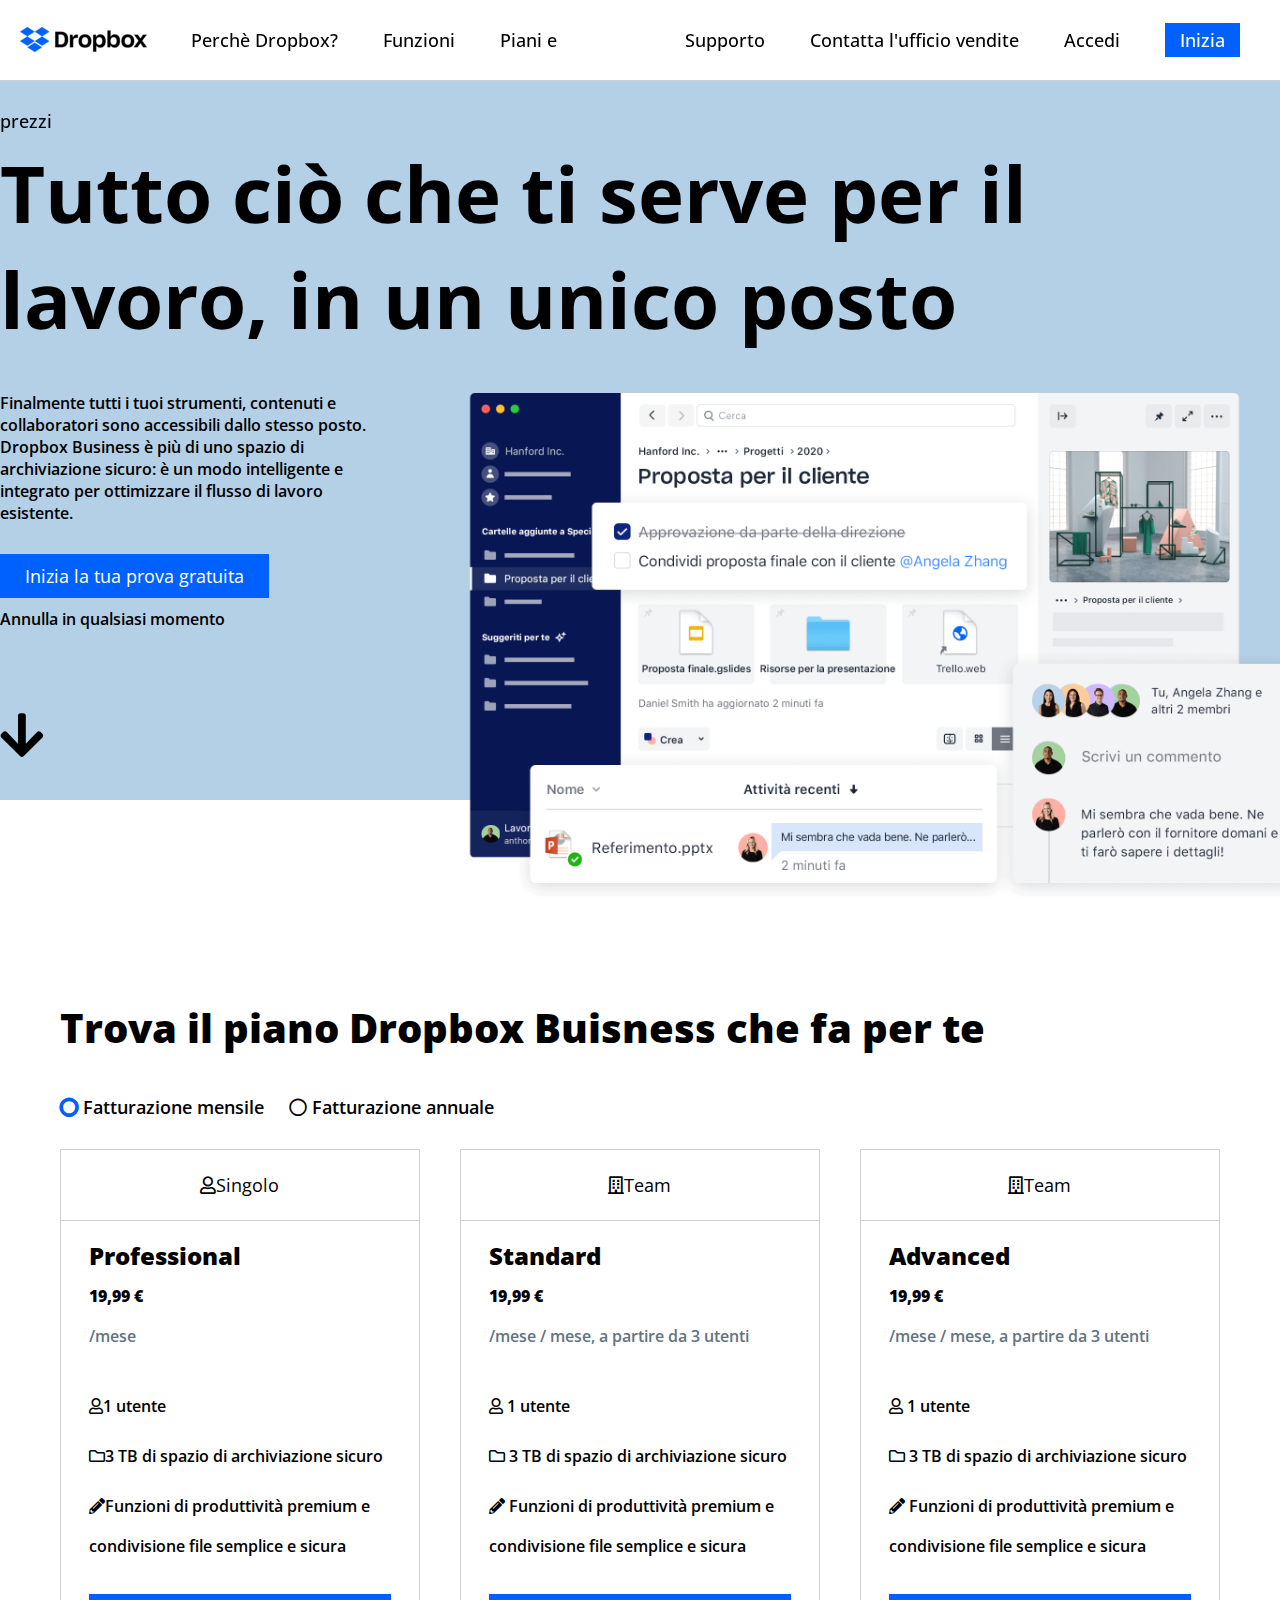
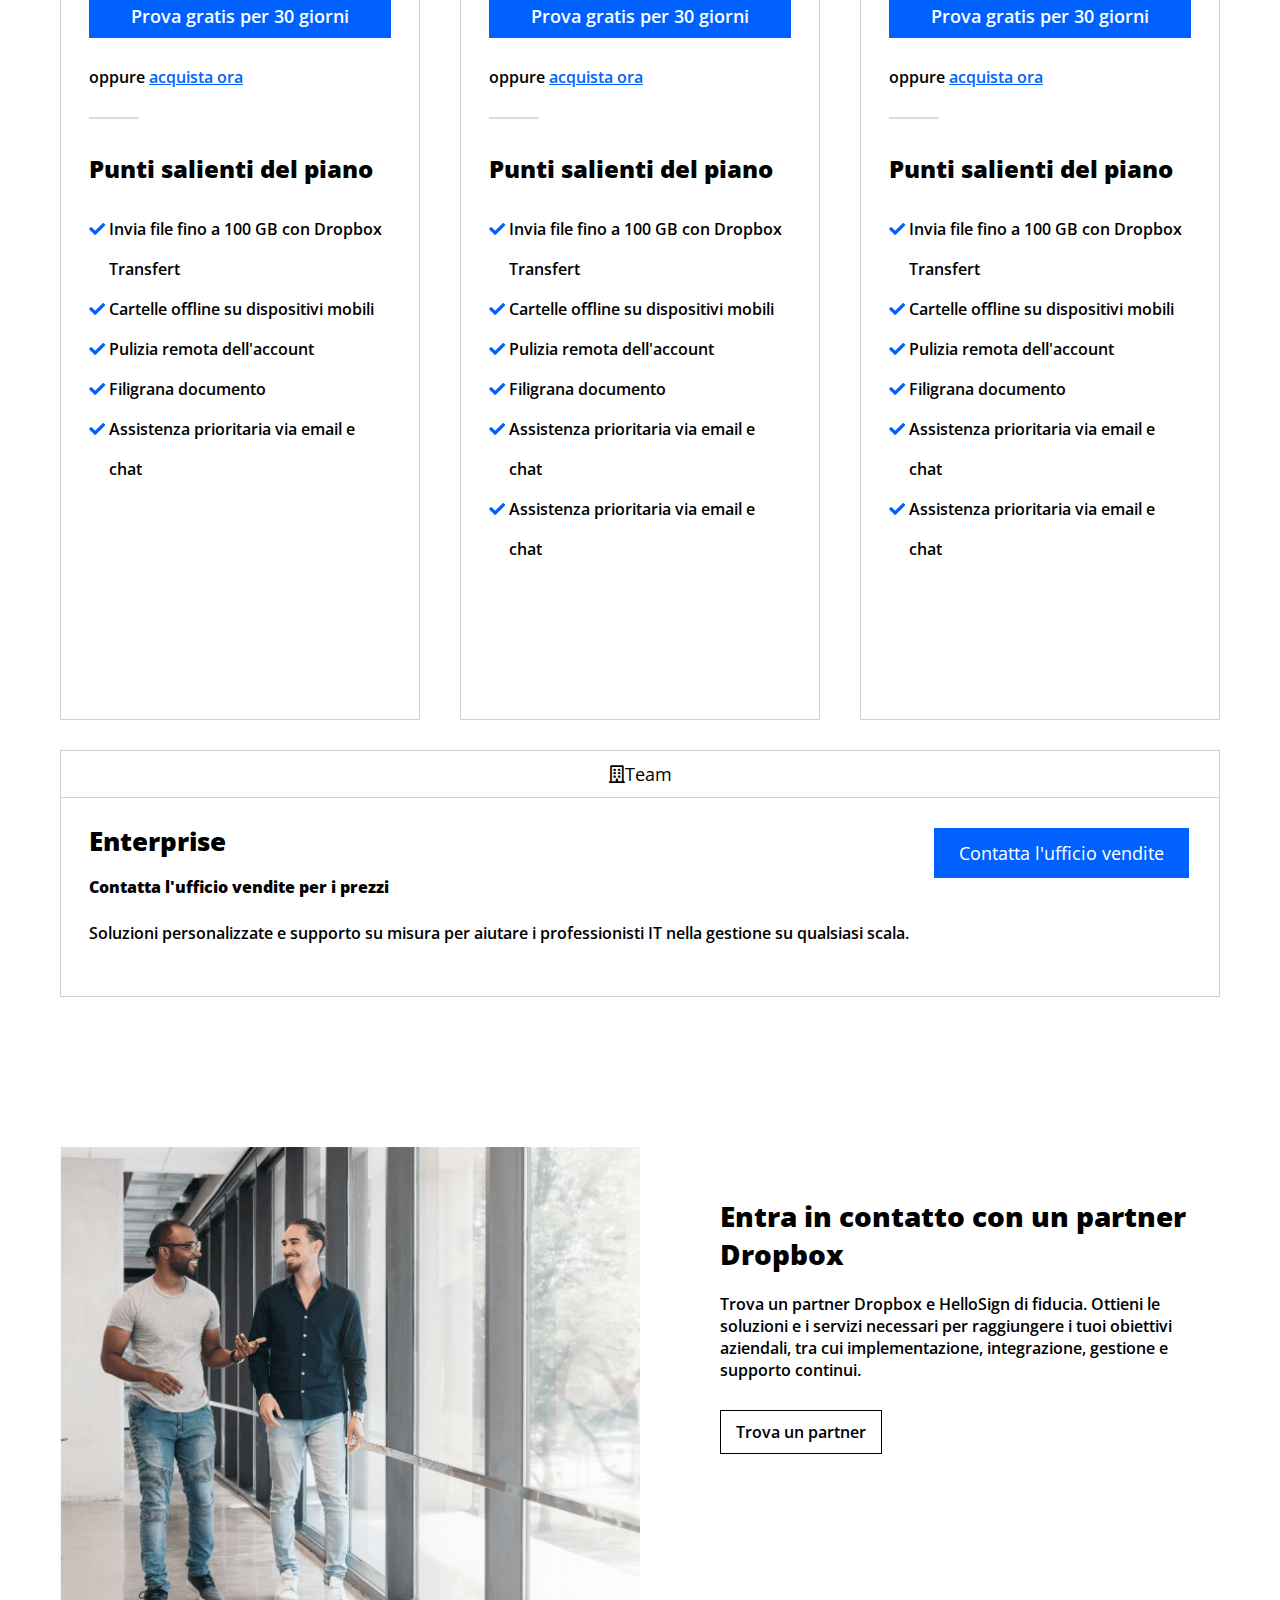
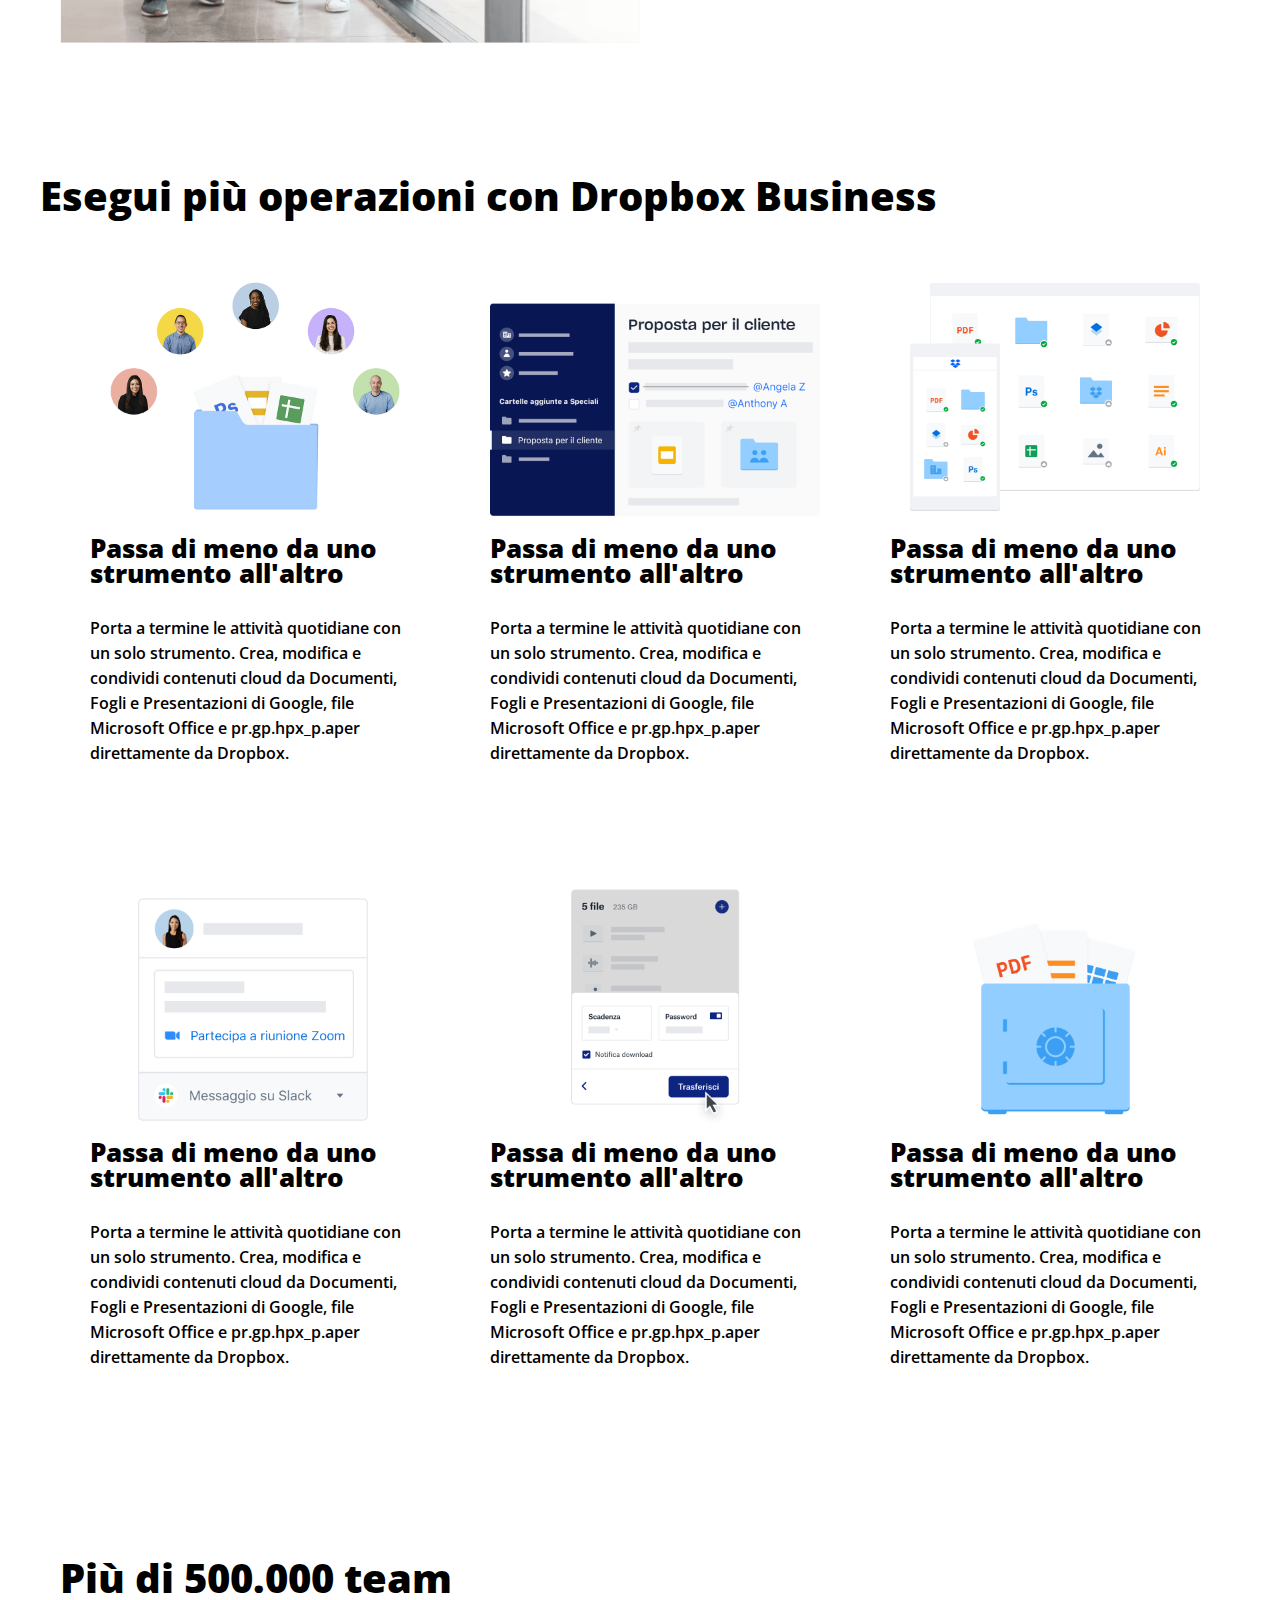
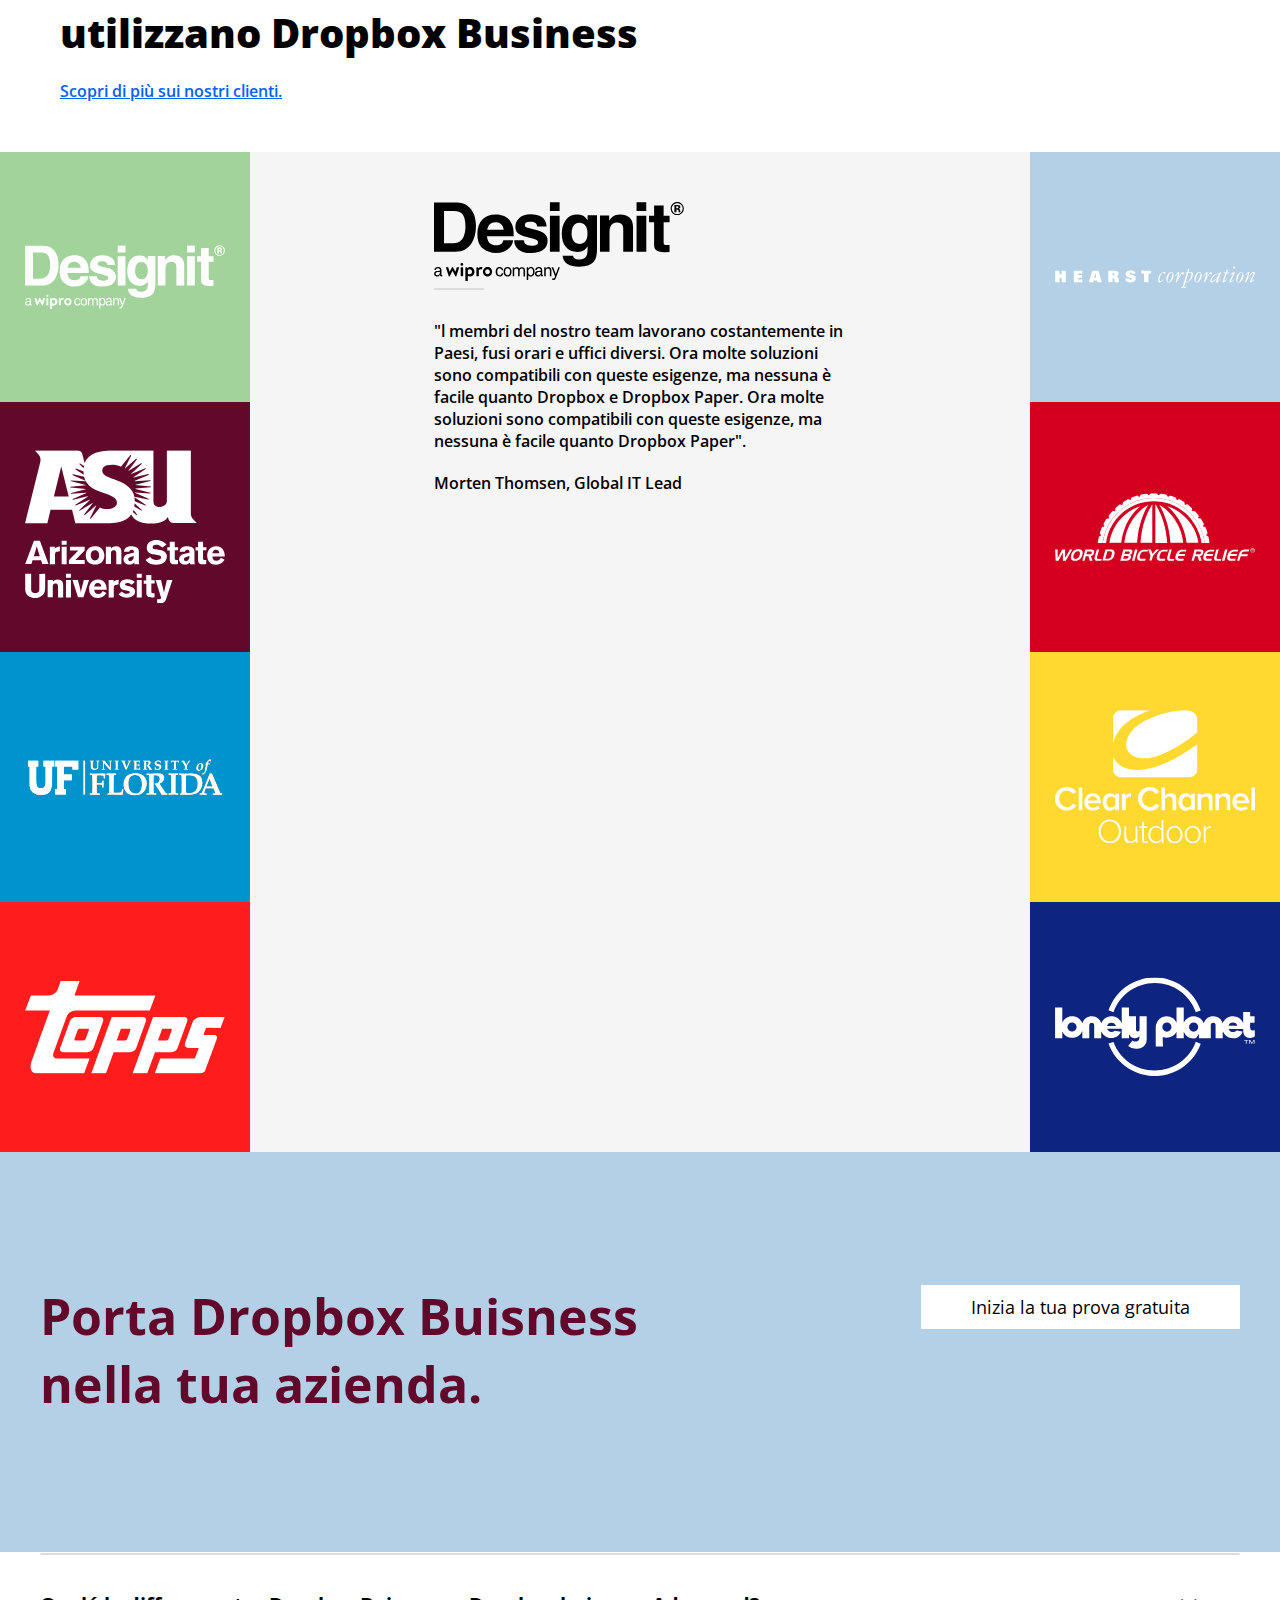
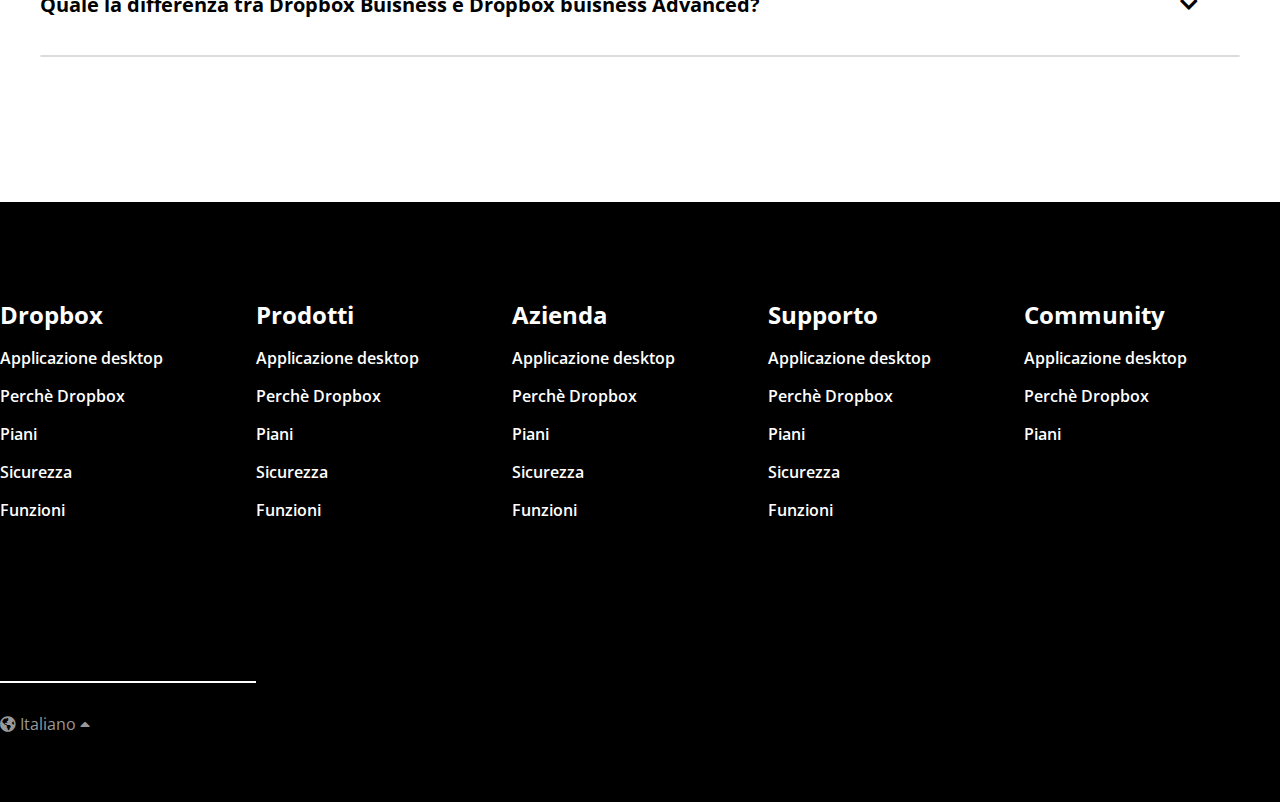
==== index.html @ da5e5d31 "corrections" ====
<!DOCTYPE html>
<html lang="en">

<head>
    <meta charset="UTF-8">
    <meta http-equiv="X-UA-Compatible" content="IE=edge">
    <meta name="viewport" content="width=device-width, initial-scale=1.0">
    <meta name="description" content="Dropbox webpage">
    <meta name="keywords" content="Dropbox, work, tool, buisness, professional, advanced, enterprise, partners, team" />
    <meta name="author" content="Laura Bigoni">
    <link rel="preconnect" href="https://fonts.googleapis.com">
    <link rel="preconnect" href="https://fonts.gstatic.com" crossorigin>
    <link href="https://fonts.googleapis.com/css2?family=Open+Sans:wght@300;400;500;600;700;800&display=swap"
        rel="stylesheet">
    <link rel='stylesheet' href='https://cdnjs.cloudflare.com/ajax/libs/font-awesome/5.15.4/css/all.css'
        integrity='sha512-4wfcoXlib1Aq0mUtsLLM74SZtmB73VHTafZAvxIp/Wk9u1PpIsrfmTvK0+yKetghCL8SHlZbMyEcV8Z21v42UQ=='
        crossorigin='anonymous' />
    <link rel="icon" href="img/logodropbox.png">
    <link rel="stylesheet" href="css/style.css">
    <title>Dropbox</title>
</head>
<body>
    <header>
        <div class="nav-bar">
            <div class="clearfix">
                <div class="col w-50">
                    <img id="logo" src="img/logo-small.png" alt="logo dropbox">
                    <nav class="top-menu">
                        <ul>
                            <li><a href="#">Perch&egrave; Dropbox?</a></li>
                            <li><a href="#">Funzioni</a></li>
                            <li><a href="#">Piani e prezzi</a></li>
                        </ul>
                    </nav>
                </div>
                <div class="col w-50 text-right">
                    <nav class="top-menu">
                        <ul>
                            <li><a href="#">Supporto</a></li>
                            <li><a href="#">Contatta l'ufficio vendite</a></li>
                            <li><a href="#">Accedi</a></li>
                            <li><a class="btn btn-blue btn-tight" href="#">Inizia</a></li>
                        </ul>
                    </nav>
                </div>
            </div>
        </div>
        <div id="jumbotron">
            <div class="container-big">
                <div class="content p-40">
                    <h1>Tutto ci&ograve; che ti serve per il lavoro, in un unico posto</h1>
                </div>
                <div class="col w-30">
                    <div class="content">
                        <p class="p-40">
                            Finalmente tutti i tuoi strumenti, contenuti e collaboratori sono accessibili dallo stesso
                            posto. Dropbox Business è più di uno spazio di archiviazione sicuro: è un modo intelligente
                            e integrato per ottimizzare il flusso di lavoro esistente.
                        </p>
                        <div class="p-40">
                            <a class="btn btn-blue btn-large" href="#">Inizia la tua prova gratuita</a>
                            <p class="p-20">Annulla in qualsiasi momento</p>
                        </div>
                        <i class="fas fa-arrow-down"></i>
                    </div>
                </div>
                <div class="col w-70 p-40">
                    <figure>
                        <img id="jumbo" src="img/jumbo.png" alt="">
                    </figure>
                </div>
            </div>
        </div>
    </header>
    <main>
        <div class="full-page">
            <div class="container-small clearfix">
                <div class="ptop plan">
                    <h2>Trova il piano Dropbox Buisness che fa per te</h2>
                    <span>
                        <a href="#">
                        <i class="far fa-circle circle-blue"></i></a>
                        Fatturazione mensile
                    </span>
                    <span>
                        <a href="#"><i class="far fa-circle"></i></a>
                        Fatturazione annuale
                    </span>
                </div>
                <div class="col col-count text-center border-bottom">
                    <h3><i class="far fa-user"></i>Singolo</h3>
                </div>
                <div class="col col-count text-center border-bottom">
                    <h3><i class="far fa-building"></i>Team</h3>
                </div>
                <div class="col col-count text-center border-bottom">
                    <h3><i class="far fa-building"></i>Team</h3>
                </div>
                <div class="col col-count professional-plan">
                    <h4>Professional</h4>
                    <p class="price">19,99 &euro;</p>
                    <p class="text-grey">/mese</p>
                    <div class="info">
                        <div>
                            <i class="far fa-user"></i>1 utente
                        </div>
                        <div class="m-10">
                            <i class="far fa-folder"></i>3 TB di spazio di archiviazione sicuro
                        </div>
                        <div>
                            <i class="fas fa-pencil-alt"></i>Funzioni di produttività premium e condivisione file semplice e sicura
                        </div>
                    </div>
                    <span>
                        <a class="btn btn-blue btn-large" href="#">Prova gratis per 30 giorni</a>
                    </span>
                    <span class="tobuy">oppure <a href="#">acquista ora</a></span>
                    <hr>
                    <div class="advantages">
                        <h4>Punti salienti del piano</h4>
                        <div>
                            <i class="fas fa-check"></i>
                            Invia file fino a 100 GB con Dropbox <span class="moved">Transfert</span>
                        </div>
                        <div>
                            <i class="fas fa-check"></i>
                            Cartelle offline su dispositivi mobili
                        </div>
                        <div>
                            <i class="fas fa-check"></i>
                            Pulizia remota dell'account
                        </div>
                        <div>
                            <i class="fas fa-check"></i>
                            Filigrana documento
                        </div>
                        <div>
                            <i class="fas fa-check"></i>
                            Assistenza prioritaria via email e <span class="moved">chat</span>
                        </div>
                    </div>
                </div>
                <div class="col col-count standard-plan">
                    <h4>Standard</h4>
                    <p class="price">19,99 &euro;</p>
                    <p class="text-grey">/mese / mese, a partire da 3 utenti</p>
                    <div class="info">
                        <div>
                            <i class="far fa-user"></i>
                            1 utente
                        </div>
                        <div class="m-10">
                            <i class="far fa-folder"></i>
                            3 TB di spazio di archiviazione sicuro
                        </div>
                        <div>
                            <i class="fas fa-pencil-alt"></i>
                            Funzioni di produttività premium e condivisione file semplice e sicura
                        </div>
                    </div>
                    <span>
                        <a class="btn btn-blue btn-large" href="#">Prova gratis per 30 giorni</a>
                    </span>
                    <span class="tobuy">oppure <a href="#">acquista ora</a></span>
                    <hr>
                    <div class="advantages">
                        <h4>Punti salienti del piano</h4>
                        <div>
                            <i class="fas fa-check"></i>
                            Invia file fino a 100 GB con Dropbox <span class="moved">Transfert</span>
                        </div>
                        <div>
                            <i class="fas fa-check"></i>
                            Cartelle offline su dispositivi mobili
                        </div>
                        <div>
                            <i class="fas fa-check"></i>
                            Pulizia remota dell'account
                        </div>
                        <div>
                            <i class="fas fa-check"></i>
                            Filigrana documento
                        </div>
                        <div>
                            <i class="fas fa-check"></i>
                            Assistenza prioritaria via email e <span class="moved">chat</span>
                        </div>
                        <div>
                            <i class="fas fa-check"></i>
                            Assistenza prioritaria via email e <span class="moved">chat</span>
                        </div>
                    </div>
                </div>
                <div class="col col-count advanced-plan">
                    <h4>Advanced</h4>
                    <p class="price">19,99 &euro;</p>
                    <p class="text-grey">/mese / mese, a partire da 3 utenti</p>
                    <div class="info">
                        <div>
                            <i class="far fa-user"></i>
                            1 utente
                        </div>
                        <div class="m-10">
                            <i class="far fa-folder"></i>
                            3 TB di spazio di archiviazione sicuro
                        </div>
                        <div>
                            <i class="fas fa-pencil-alt"></i>
                            Funzioni di produttività premium e condivisione file semplice e sicura
                        </div>
                    </div>
                    <span>
                        <a class="btn btn-blue btn-large" href="#">Prova gratis per 30 giorni</a>
                    </span>
                    <span class="tobuy">oppure <a href="#">acquista ora</a></span>
                    <hr>
                    <div class="advantages">
                        <h4>
                            Punti salienti del piano
                        </h4>
                        <div>
                            <i class="fas fa-check"></i>
                            Invia file fino a 100 GB con Dropbox <span class="moved">Transfert</span>
                        </div>
                        <div>
                            <i class="fas fa-check"></i>
                            Cartelle offline su dispositivi mobili
                        </div>
                        <div>
                            <i class="fas fa-check"></i>
                            Pulizia remota dell'account
                        </div>
                        <div>
                            <i class="fas fa-check"></i>
                            Filigrana documento
                        </div>
                        <div>
                            <i class="fas fa-check"></i>
                            Assistenza prioritaria via email e <span class="moved">chat</span>
                        </div>
                        <div>
                            <i class="fas fa-check"></i>
                            Assistenza prioritaria via email e <span class="moved">chat</span>
                        </div>
                    </div>
                </div>
            </div>
        </div>
        <div class="container-small team">
            <div class="col-margin">
                <div class="enterprise border-bottom text-center">
                    <h3><i class="far fa-building"></i>Team</h3>
                </div>
                <div class="enterprise">
                    <h4>Enterprise<br></h4>
                    <h5>Contatta l'ufficio vendite per i prezzi</h5>
                    <a class="btn btn-blue btn-large contact" href="#">Contatta l'ufficio vendite</a>
                    <p>
                        Soluzioni personalizzate e supporto su misura per aiutare i professionisti IT nella gestione su qualsiasi scala.
                    </p>
                </div>
            </div>
        </div>
        <div class="container-small clearfix partners">
            <div class="col-margin">
                <div class="col w-50">
                    <figure>
                        <img id="partner" src="/img/partner.png" alt="">
                    </figure>
                </div>
                <div class="col w-50">
                    <div class="content">
                        <h3>Entra in contatto con un partner Dropbox</h3>
                        <p>
                            Trova un partner Dropbox e HelloSign di fiducia. Ottieni le soluzioni e i servizi necessari
                            per raggiungere i tuoi obiettivi aziendali, tra cui implementazione, integrazione, gestione
                            e supporto continui.
                        </p>
                        <div class="p-40">
                            <a class="partner-btn" href="#">Trova un partner</a>
                        </div>
                    </div>
                </div>
            </div>
        </div>
        <div class="container-small clearfix buisness">
            <div>
                <h2>Esegui più operazioni con Dropbox Business</h2>
            </div>
            <div class="col col-count">
                <div class="pic-col">
                    <img src="/img/business-feature-switching-tools.png" alt="">
                </div>
                <div class="text-col">
                    <h4>Passa di meno da uno strumento all'altro</h4>
                    <p>
                        Porta a termine le attività quotidiane con
                        un solo strumento. Crea, modifica e
                        condividi contenuti cloud da Documenti,
                        Fogli e Presentazioni di Google, file
                        Microsoft Office e pr.gp.hpx_p.aper
                        direttamente da Dropbox.
                    </p>
                </div>
                <div class="pic-col">
                    <img src="/img/business-feature-integrations-it.png" alt="">
                </div>
                <div class="text-col">
                    <h4>Passa di meno da uno strumento all'altro</h4>
                    <p>
                        Porta a termine le attività quotidiane con
                        un solo strumento. Crea, modifica e
                        condividi contenuti cloud da Documenti,
                        Fogli e Presentazioni di Google, file
                        Microsoft Office e pr.gp.hpx_p.aper
                        direttamente da Dropbox.
                    </p>
                </div>
            </div>
            <div class="col col-count">
                <div class="pic-col">
                    <img src="/img/business-feature-coordinate-it.png" alt="">
                </div>
                <div class="text-col">
                    <h4>Passa di meno da uno strumento all'altro</h4>
                    <p>
                        Porta a termine le attività quotidiane con
                        un solo strumento. Crea, modifica e
                        condividi contenuti cloud da Documenti,
                        Fogli e Presentazioni di Google, file
                        Microsoft Office e pr.gp.hpx_p.aper
                        direttamente da Dropbox.
                    </p>
                </div>
                <div class="pic-col">
                    <img src="/img/business-feature-send-files-it.png" alt="">
                </div>
                <div class="text-col">
                    <h4>Passa di meno da uno strumento all'altro</h4>
                    <p>
                        Porta a termine le attività quotidiane con
                        un solo strumento. Crea, modifica e
                        condividi contenuti cloud da Documenti,
                        Fogli e Presentazioni di Google, file
                        Microsoft Office e pr.gp.hpx_p.aper
                        direttamente da Dropbox.
                    </p>
                </div>
            </div>
            <div class="col col-count">
                <div class="pic-col">
                    <img src="/img/business-feature-multi-device.png" alt="">
                </div>
                <div class="text-col">
                    <h4>Passa di meno da uno strumento all'altro</h4>
                    <p>
                        Porta a termine le attività quotidiane con
                        un solo strumento. Crea, modifica e
                        condividi contenuti cloud da Documenti,
                        Fogli e Presentazioni di Google, file
                        Microsoft Office e pr.gp.hpx_p.aper
                        direttamente da Dropbox.
                    </p>
                </div>
                <div class="pic-col">
                    <img src="/img/business-feature-security.png" alt="">
                </div>
                <div class="text-col">
                    <h4>Passa di meno da uno strumento all'altro</h4>
                    <p>
                        Porta a termine le attività quotidiane con
                        un solo strumento. Crea, modifica e
                        condividi contenuti cloud da Documenti,
                        Fogli e Presentazioni di Google, file
                        Microsoft Office e pr.gp.hpx_p.aper
                        direttamente da Dropbox.
                    </p>
                </div>
            </div>
        </div>
        <div>
            <div class="container-small">
                <div id="link-blue">
                    <h2>Più di 500.000 team<br>utilizzano Dropbox Business</h2>
                    <a href="#">Scopri di pi&ugrave; sui nostri clienti.</a>
                </div>
            </div>
            <div id="sponsor">
                <div class="bg-grey clearfix">
                    <div class="col w-30">
                        <div class="green">
                            <img src="/img/designit.svg" alt="">
                        </div>
                        <div class="bordeaux">
                            <img src="/img/arizona_state_university.svg" alt="">
                        </div>
                        <div class="azure">
                            <img src="/img/university_of_florida.svg" alt="">
                        </div>
                        <div class="red">
                            <img src="/img/topps.svg" alt="">
                        </div>
                    </div>
                    <div class="col w-40">
                        <div class="">
                            <img src="/img/designit.svg" alt="">
                        </div>
                        <hr>
                        <article>
                            "l membri del nostro team lavorano costantemente in Paesi, fusi orari e
                            uffici diversi. Ora molte soluzioni sono compatibili con queste esigenze,
                            ma nessuna è facile quanto Dropbox e Dropbox Paper. Ora molte
                            soluzioni sono compatibili con queste esigenze, ma nessuna è facile
                            quanto Dropbox Paper".
                        </article>
                        <address>Morten Thomsen, Global IT Lead</address>
                    </div>
                    <div class="col w-30">
                        <div class="lightblue">
                            <img src="/img/hearst_corp.svg" alt="">
                        </div>
                        <div class="bloodred">
                            <img src="/img/world_bicycle_relief.svg" alt="">
                        </div>
                        <div class="yellow">
                            <img src="/img/clear_channel.svg" alt="">
                        </div>
                        <div class="darkblue">
                            <img src="/img/lonely_planet.svg" alt="">
                        </div>
                    </div>
                </div>
                <div class="bg-lightblue bg-height">
                    <div class="container-small">
                        <div class="tryfree">
                            <h3 class="p100">Porta Dropbox Buisness<br>nella tua azienda.</h3>
                            <a class="btn btn-white btn-large" href="#">Inizia la tua prova gratuita</a>
                        </div>
                    </div>
                </div>
            </div>
        </div>
        <div id="faq">
            <div class="container-small">
                <div class="content">
                    <h3>Domande frequenti</h3>
                    <hr>
                    <p>Qual&eacute; la differenza tra Dropbox Buisness e Dropbox buisness Advanced?<i class="fas fa-chevron-down"></i>
                    </p>
                    <hr>
                    <p>Qual&eacute; la differenza tra Dropbox Buisness e Dropbox buisness Advanced?<i class="fas fa-chevron-down"></i>
                    </p>
                    <hr>
                    <p>Qual&eacute; la differenza tra Dropbox Buisness e Dropbox buisness Advanced?<i class="fas fa-chevron-down"></i>
                    </p>
                    <hr>
                    <p>Qual&eacute; la differenza tra Dropbox Buisness e Dropbox buisness Advanced?<i class="fas fa-chevron-down"></i>
                    </p>
                    <hr>
                </div>
            </div>
        </div>
    </main>
    <footer>
        <div id="bottom-menu">
            <div class="container-big clearfix">
                <nav class="Dropbox-endmenu">
                    <div class="col w-20">
                        <h5>Dropbox</h5>
                        <ul>
                            <li>Applicazione desktop</li>
                            <li>Perchè Dropbox</li>
                            <li>Piani</li>
                            <li>Sicurezza</li>
                            <li>Funzioni</li>
                        </ul>
                    </div>
                    <div class="col w-20">
                        <h5>Prodotti</h5>
                        <ul>
                            <li>Applicazione desktop</li>
                            <li>Perchè Dropbox</li>
                            <li>Piani</li>
                            <li>Sicurezza</li>
                            <li>Funzioni</li>
                        </ul>
                    </div>
                    <div class="col w-20">
                        <h5>Azienda</h5>
                        <ul>
                            <li>Applicazione desktop</li>
                            <li>Perchè Dropbox</li>
                            <li>Piani</li>
                            <li>Sicurezza</li>
                            <li>Funzioni</li>
                        </ul>
                    </div>
                    <div class="col w-20">
                        <h5>Supporto</h5>
                        <ul>
                            <li>Applicazione desktop</li>
                            <li>Perchè Dropbox</li>
                            <li>Piani</li>
                            <li>Sicurezza</li>
                            <li>Funzioni</li>
                        </ul>
                    </div>
                    <div class="col w-20">
                        <h5>Community</h5>
                        <ul>
                            <li>Applicazione desktop</li>
                            <li>Perchè Dropbox</li>
                            <li>Piani</li>
                        </ul>
                    </div>
                </nav>
            </div>
            <div class="container-big region-menu">
                <hr>
                <i class="fas fa-globe-americas"></i>
                Italiano
                <i class="fas fa-caret-up"></i>
            </div>
        </div>
    </footer>
</body>
</html>
---- css/style.css ----
/* Generics */
* {
    margin: 0;
    padding: 0;
    box-sizing: border-box;
}

body {
    font-family: 'Open Sans', sans-serif;
}

/* Utilities */
.container-big {
    max-width: 1400px;
    margin: 0 auto;
}

.container-small {
    max-width: 1200px;
    margin: 0 auto;
}

.clearfix::after {
    content: '';
    display: table;
    clear: both;
}

.col {
    float: left;
}

.col-count {
    width: calc(100% / 3 - 40px);
    margin: 0 20px ;
    border: 1px solid #D0D0D3;
}

.col-margin {
    margin: 0 20px;
}

.w-20  {
    width: 20%;
}

.w-40 {
    width: 40%;
}

.w-30 {
    width: 30%;
}

.w-50 {
    width: 50%;
}

.w-70 {
    width: 70%;
}

.p-20 {
    padding-top: 20px;
}

.p-40 {
    padding-top: 40px;
}

.ptop {
    padding-top: 200px;
}

.p100 {
    padding-top: 130px;
}

.m-10 {
    margin: 10px 0;
}

.text-center {
    text-align: center;
}

.text-right {
    text-align: right;
}

.text-grey {
    font-weight: 600;
    font-size: 16px;
    color: #637381;
}

.bg-height {
    height: 400px;
}

.bg-grey {
    background-color: #F5F5F5;
}

.bg-lightblue {
    background-color: #B4D0E7;
}

.btn {
    color: white;
}

.btn-blue {
    background-color: #0061FF;
}

.btn-blue:hover {
    background-color: #3e87fc;
}

.btn-white {
    color: black;
    background-color: white;
}

.btn-tight {
    padding: 5px 15px;
}

.btn-large {
    padding: 10px 25px;
}

p {
    font-weight: 600;
}

body hr {
    border: 0.5px solid #DCDCDE;
    width: 50px;
    margin-bottom: 30px;
}

footer hr {
    border: 1px solid white;
    width: 20%;
}

/* Header */
/* ---logo--- */
#logo {
    vertical-align: text-bottom;
    padding-left: 20px;
}

.nav-bar {
    height: 80px;
    line-height: 80px;
    font-weight: 500;
    background-color: white;
    position: fixed;
    top: 0;
    left: 0;
    width: 100%;
    box-shadow: 0 1px 2px #d0d0d0;
    z-index: 1;
}

.top-menu ul, a {
    display: inline;
    font-size: 18px;
    text-decoration: none;
    list-style-type: none;
    color: black;
}

li, .top-menu {
    display: inline;
    padding: 0 20px;
}

/* ---jumbotron--- */
#jumbotron {
    height: 800px;
    background-color: #B4D0E7;
}
#jumbotron .content h1 {
    font-size: 78px;
    padding-top: 100px;
}

#jumbo {
    width: 900px;
    margin-left: 50px;
}

.fa-arrow-down {
    font-size: 50px;
    padding-top: 80px;
}

/* Main */
/* ---plan section--- */
 .full-page .container-small h2 {
    font-size: 40px;
    font-weight: 800;
    padding-bottom: 40px;
    margin-left: 20px;
 }

 .full-page span:nth-child(2) {
    padding: 20px;
 }

  .circle-blue {
    text-shadow: -1px 0 #0061FF, 0 1px #0061FF, 1px 0 #0061FF, 0 -1px #0061FF;
    color: #0061FF;
 }

 .plan, .professional-plan, 
 .standard-plan, .advanced-plan {
    margin-bottom: 30px;
    font-weight: 600;
 }

 .plan {
    font-size: 18px;
 }

 .container-small h3 {
    font-size: 18px;
    font-weight: normal;
 }

 .full-page h4 {
    font-size: 24px;
    font-weight: 800;
}

 .full-page .container-small .btn-blue {
    padding: 10px 42px;
 }

.full-page .col-count {
    padding: 15px 28px;
    line-height: 40px;
}

.full-page .professional-plan,
.full-page .standard-plan, 
.full-page .advanced-plan {
    height: 1100px;
}

.info {
    padding: 30px 0;
}

.tobuy {
    line-height: 80px;
}

.tobuy a {
    color: #0061FF;
    font-size: 16px;
    text-decoration: underline;
    font-weight: 600;
}
.tobuy .btn:hover {
    background-color: #3e87fc;
}

.enterprise {
    border: 1px solid #D0D0D3;
    line-height: 30px;
    position: relative;
}

.team .enterprise h4 {
    font-size: 26px;
    font-weight: 800;
}
.team .enterprise h5 {
    font-size: 16px;
    font-weight: 800;
}

.contact {
    position: absolute;
    top: 30px;
    right: 30px;
}

.enterprise .btn:hover {
    background-color: #3e87fc;
}

.price {
    font-weight: bolder;
}

.advantages h4 {
    margin-bottom:20px;
}

.fa-check {
    color: #0061FF;
}

.moved {
    padding-left: 20px;
}

.border-bottom {
    border-bottom: hidden;
}

.enterprise:nth-child(2) {
    padding: 20px;
    height: 200px;
}

.team .enterprise p,
.team .enterprise h4,
.team .enterprise h3,
.team .enterprise h5 {
    padding: 8px;
}

.team {
    margin-bottom: 150px;
}

/* ---partners section--- */
#partner {
    max-width: 100%;
    height: auto;
}

.partners h3 {
    font-size: 28px;
    font-weight: 800;
    padding-top: 10%;
    padding-bottom: 20px;
}

.partners a  {
    font-size: 16px;
    font-weight: 600;
}

.partner-btn {
    border: 1px solid black;
    padding: 10px 15px;
}
.partners .content {
    padding-left: 80px;
}

/* ---operations section--- */
.pic-col > img {
    max-width: 100%;
    height: auto;
}

.buisness > .col-count {
    border: none;
    line-height: 25px;
    font-weight: 600;
}
.buisness h2 {
    padding-top: 10%;
    padding-bottom: 40px;
    font-size: 40px;
    font-weight: 800;
}

.buisness h4  {
    padding-bottom: 30px;
}

.text-col {
    padding-bottom: 100px;
    padding-left: 30px;
}

.pic-col {
    padding-left: 30px;
}

.buisness h4 {
    font-size: 26px;
    font-weight: 800;
}

#link-blue h2 {
    font-size: 40px;
    font-weight: 800;
    margin-top: 80px;
    padding-left: 20px;
    padding-bottom: 20px;
}

#link-blue a {
    color: #0061FF;
    font-size: 16px;
    text-decoration: underline;
    font-weight: 600;
    margin-left: 20px;
}

/* ---sponsor section--- */
#sponsor {
    margin-top: 50px;
    max-height: 500px;
    position: relative;
}

.green {
    float: left;
    height: 250px;
    width: 250px;
    background-color: #A2D39B;
    border: 1px solid transparent;
}

.green:hover {
    transition: 2s ease;
    border: 10px solid ;
    border-color: #7dcc73;
}

.azure {
    float: left;
    height: 250px;
    width: 250px;
    background-color: #0093CE;
    border: 1px solid transparent;
}

.azure:hover {
    transition: 1s ease;
    border: 10px solid;
    border-color: #0073CE;
}

.bordeaux {
    float: left;
    height: 250px;
    width: 250px;
    background-color: #61082B;
    border: 1px solid transparent;
}

.bordeaux:hover {
    transition: 1s ease;
    border: 10px solid;
    border-color: #47031e;
}

.red {
    float: left;
    height: 250px;
    width: 250px;
    background-color: #FF1C1C;
    border: 1px solid transparent;
}

.red:hover {
    transition: 1s ease;
    border: 10px solid;
    border-color: #d10101;
}

.darkblue {
    float: right;
    height: 250px;
    width: 250px;
    background-color: #0D2481;
    border: 1px solid transparent;
}

.darkblue:hover {
    transition: 1s ease;
    border: 10px solid;
    border-color: #041761;
}

.lightblue {
    float: right;
    height: 250px;
    width: 250px;
    background-color: #B4D0E7;
    border: 1px solid transparent;
}

.lightblue:hover {
    transition: 1s ease;
    border: 10px solid;
    border-color: #8dbbe0;
}

.yellow {
    float: right;
    height: 250px;
    width: 250px;
    background-color: #FFD830;
    border: 1px solid transparent;
}

.yellow:hover {
    transition: 1s ease;
    border: 10px solid;
    border-color: #e6bb00;
}

.bloodred {
    float: right;
    height: 250px;
    width: 250px;
    background-color: #D5001F;
    border: 1px solid transparent;
}

.bloodred:hover {
    transition: 1s ease;
    border: 10px solid;
    border-color: #9b0017;
}

#sponsor .w-30 img {
    position: relative;
    top: 50%;
    left: 50%;
    transform: translate(-50% , -50%);
    max-width: 200px;
    height: auto;
    filter: invert(100%);
}

#sponsor .w-40 img {
    position: relative;
    top: 50px;
    left: 50px;
    max-width: 250px;
}

#sponsor hr {
    margin-top: 10%;
    margin-left: 50px;
}

article {
    margin-top: 5%;
    padding: 0 50px 0 50px;
    font-weight: 600;
    font-size: 16px;
    font-style: normal;
}

address {
    margin-top: 20px;
    padding: 0 50px 0 50px;
    font-weight: 600;
    font-size: 16px;
    font-style: normal;
}

.bg-height h3 {
    color: #61082B;
    font-size: 50px;
    font-weight: bolder;
    vertical-align: middle;
}

.tryfree {
    position: relative;
}

#sponsor .btn-white {
    padding: 10px 50px;
    color: black;
}

#sponsor .btn-white:hover {
    background-color: #0061FF;
    color: white;
}

.bg-height a {
    text-decoration: none;
    position: absolute;
    top: 50%;
    right: 0;
}

/* ---FAQ section--- */
#faq {
    height: 650px;
    background-color: white;
    padding-top: 500px;
}

#faq hr {
    border: 1px solid #DCDCDE;
    border-radius: 20px;
    width: 100%;
    margin: 20px 0;
}

#faq h3 {
    font-size: 40px;
    font-weight: bolder;
    margin-bottom: 40px;
}

#faq p {
    font-size: 20px;
    font-weight: bolder;
    line-height: 60px;
}

#faq i {
    padding-left: 35%;
    font-size: 20px;
}

/* Footer */
footer {
    margin-top: 500px;
    height: 600px;
    background-color: black;
    color: white;
}

#bottom-menu li {
    display: block;
    padding: 0;
    font-weight: 600;
    font-size: 16px;
    margin: 1rem 0;
}

#bottom-menu h5 {
    font-size: 24px;
    font-weight: bolder;
    margin-top: 6rem;
}
.region-menu {
    margin-top: 9rem;
    color: #999999;
}
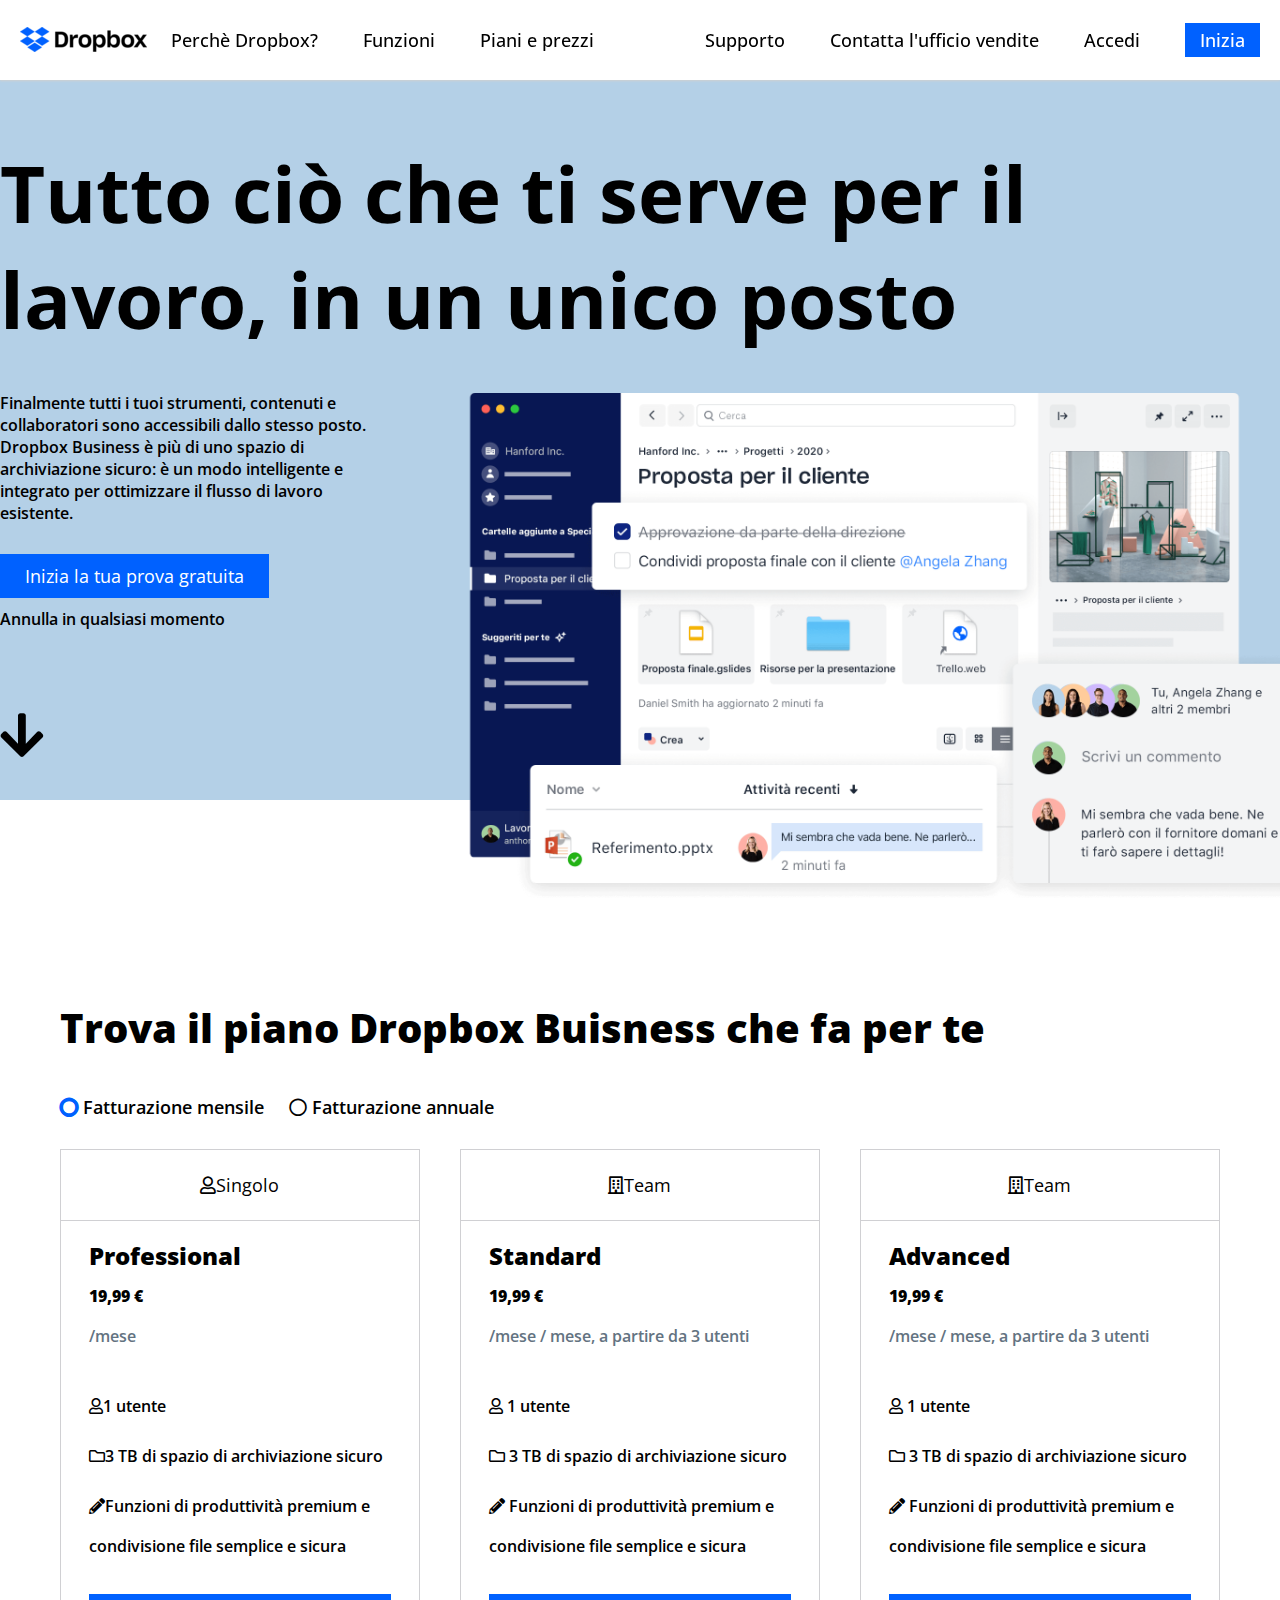
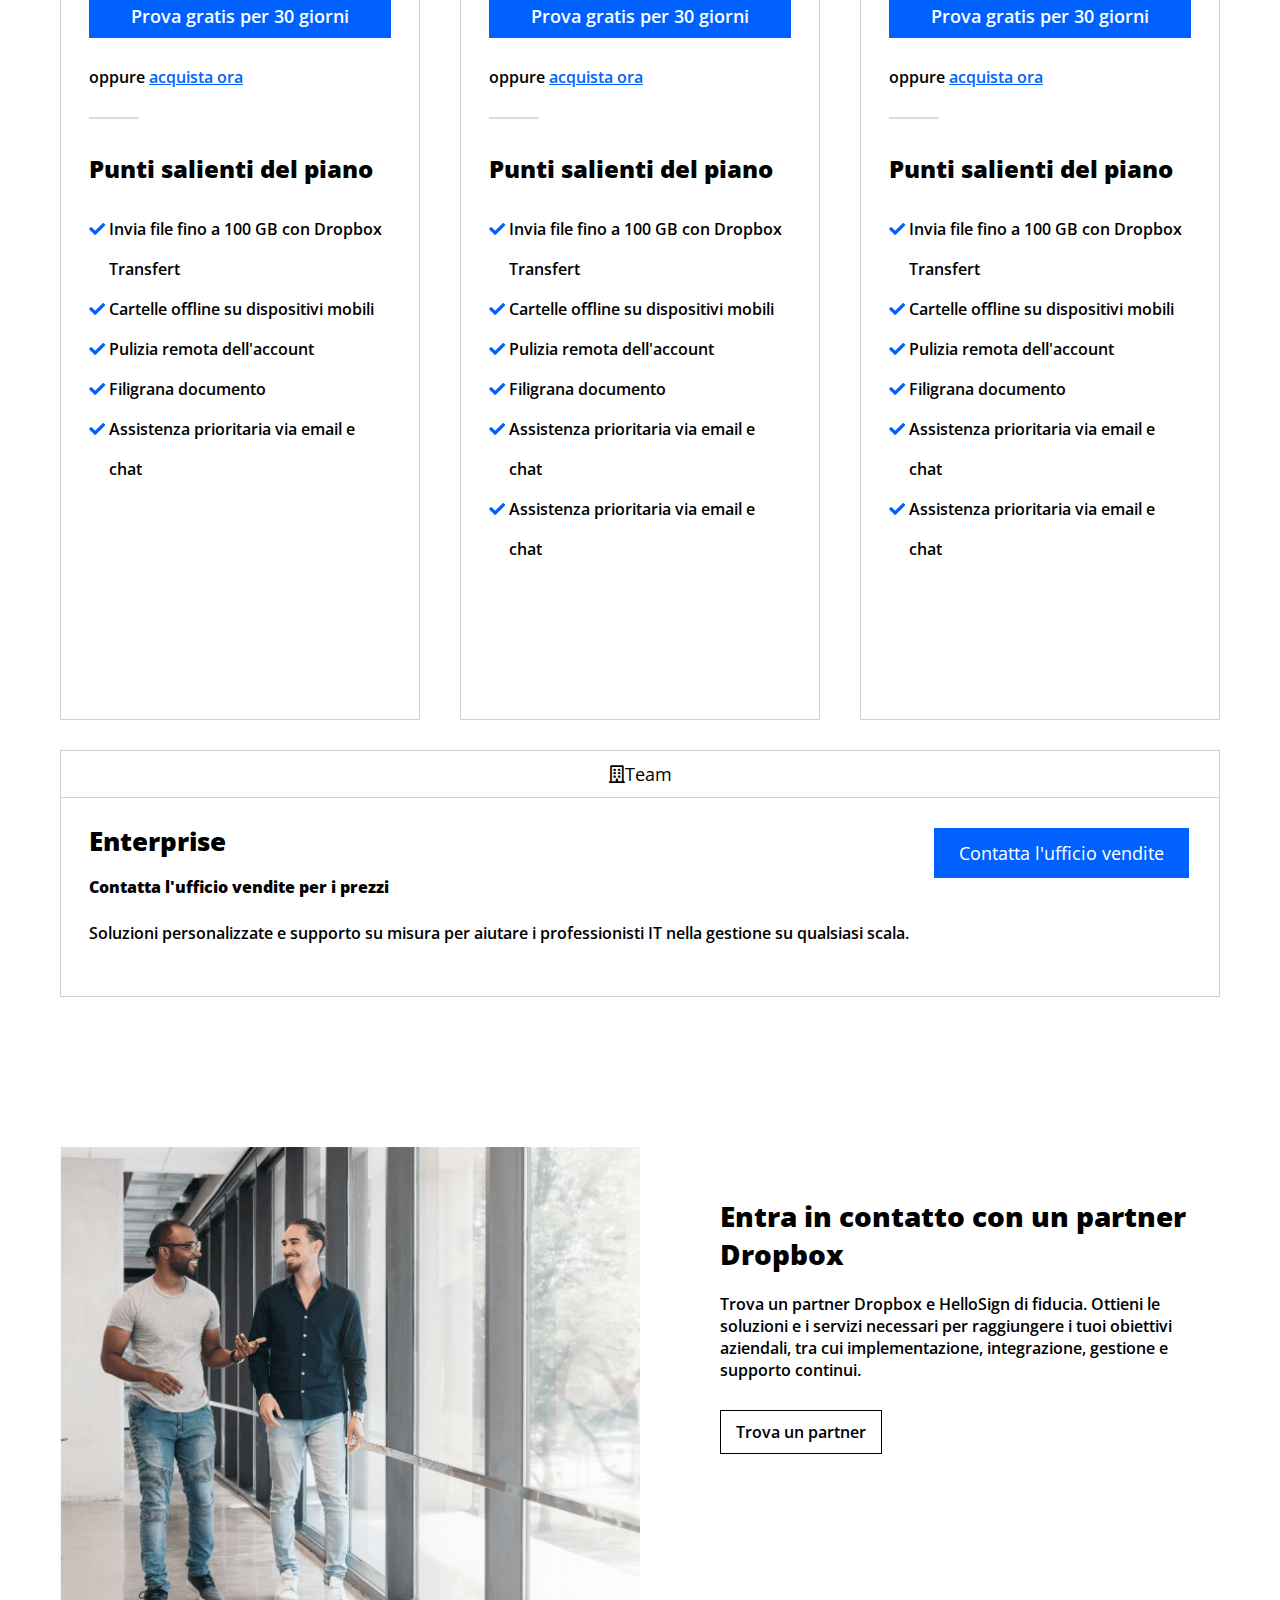
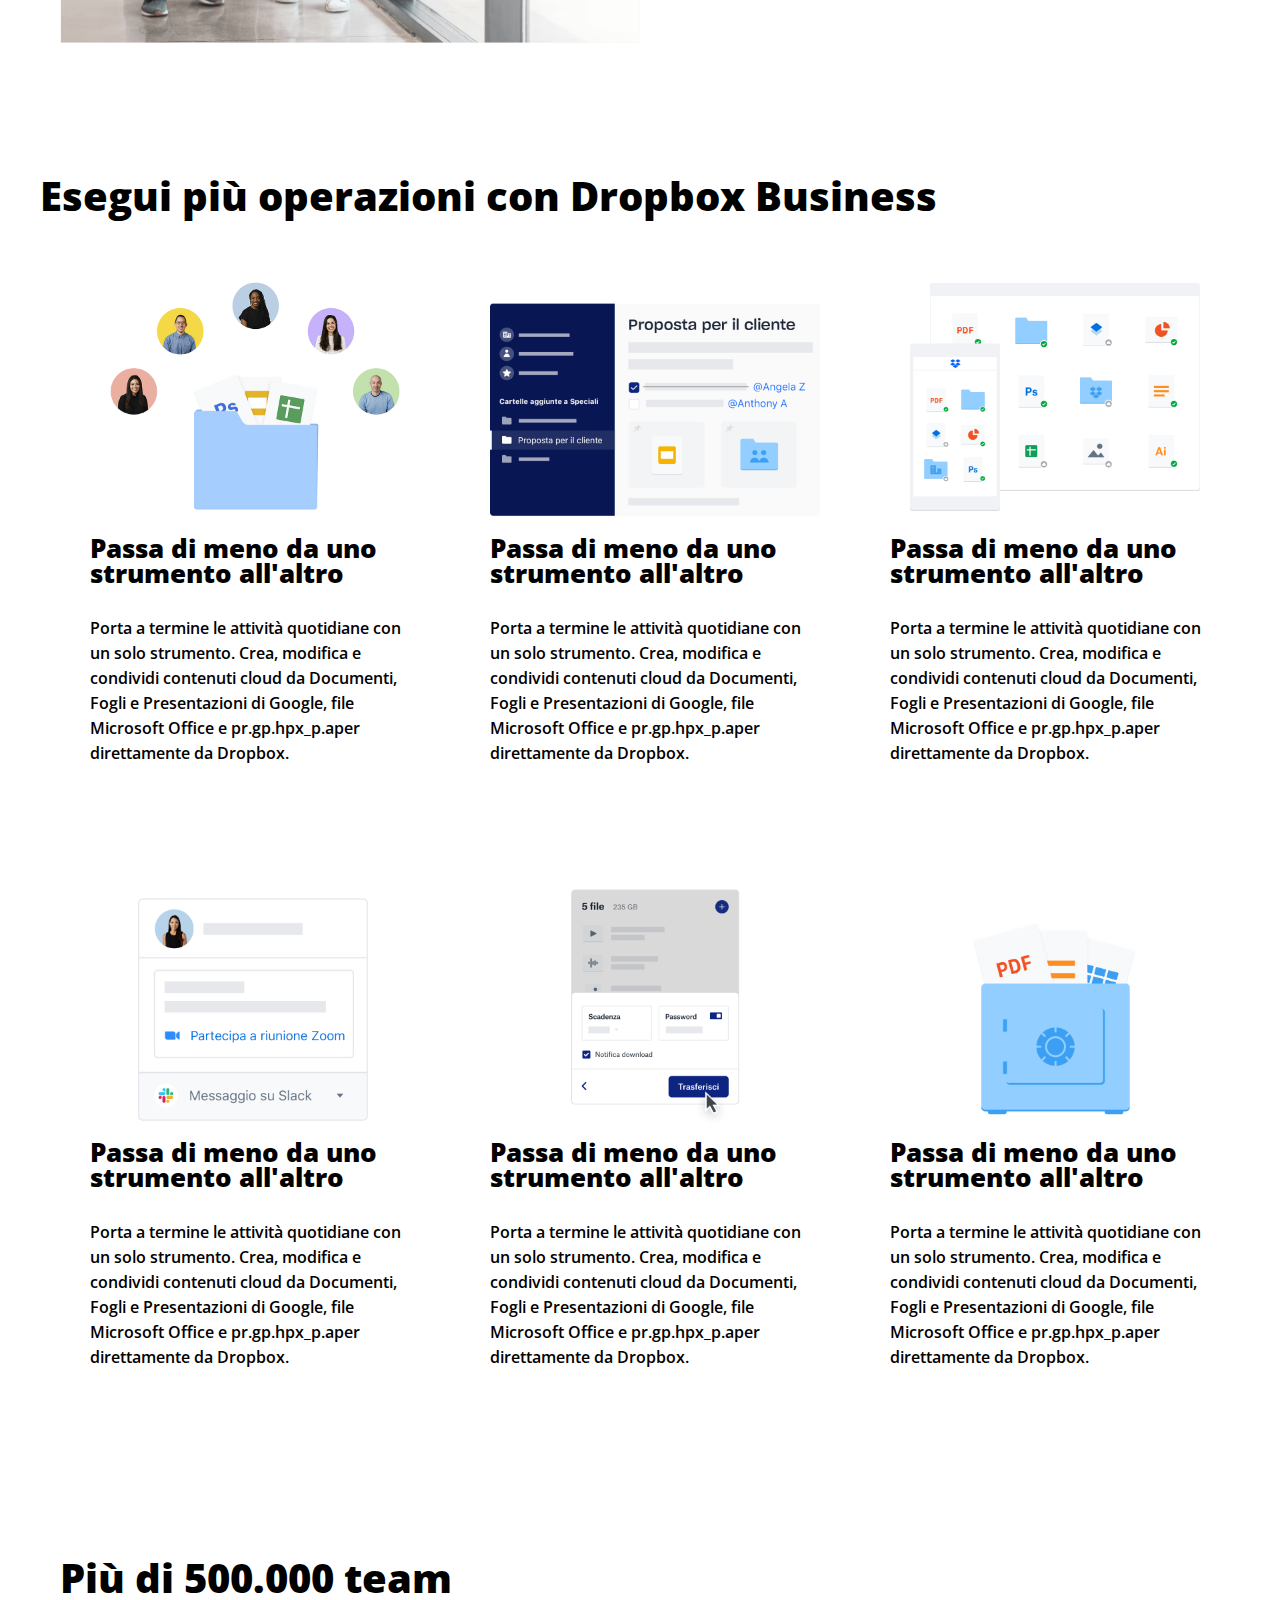
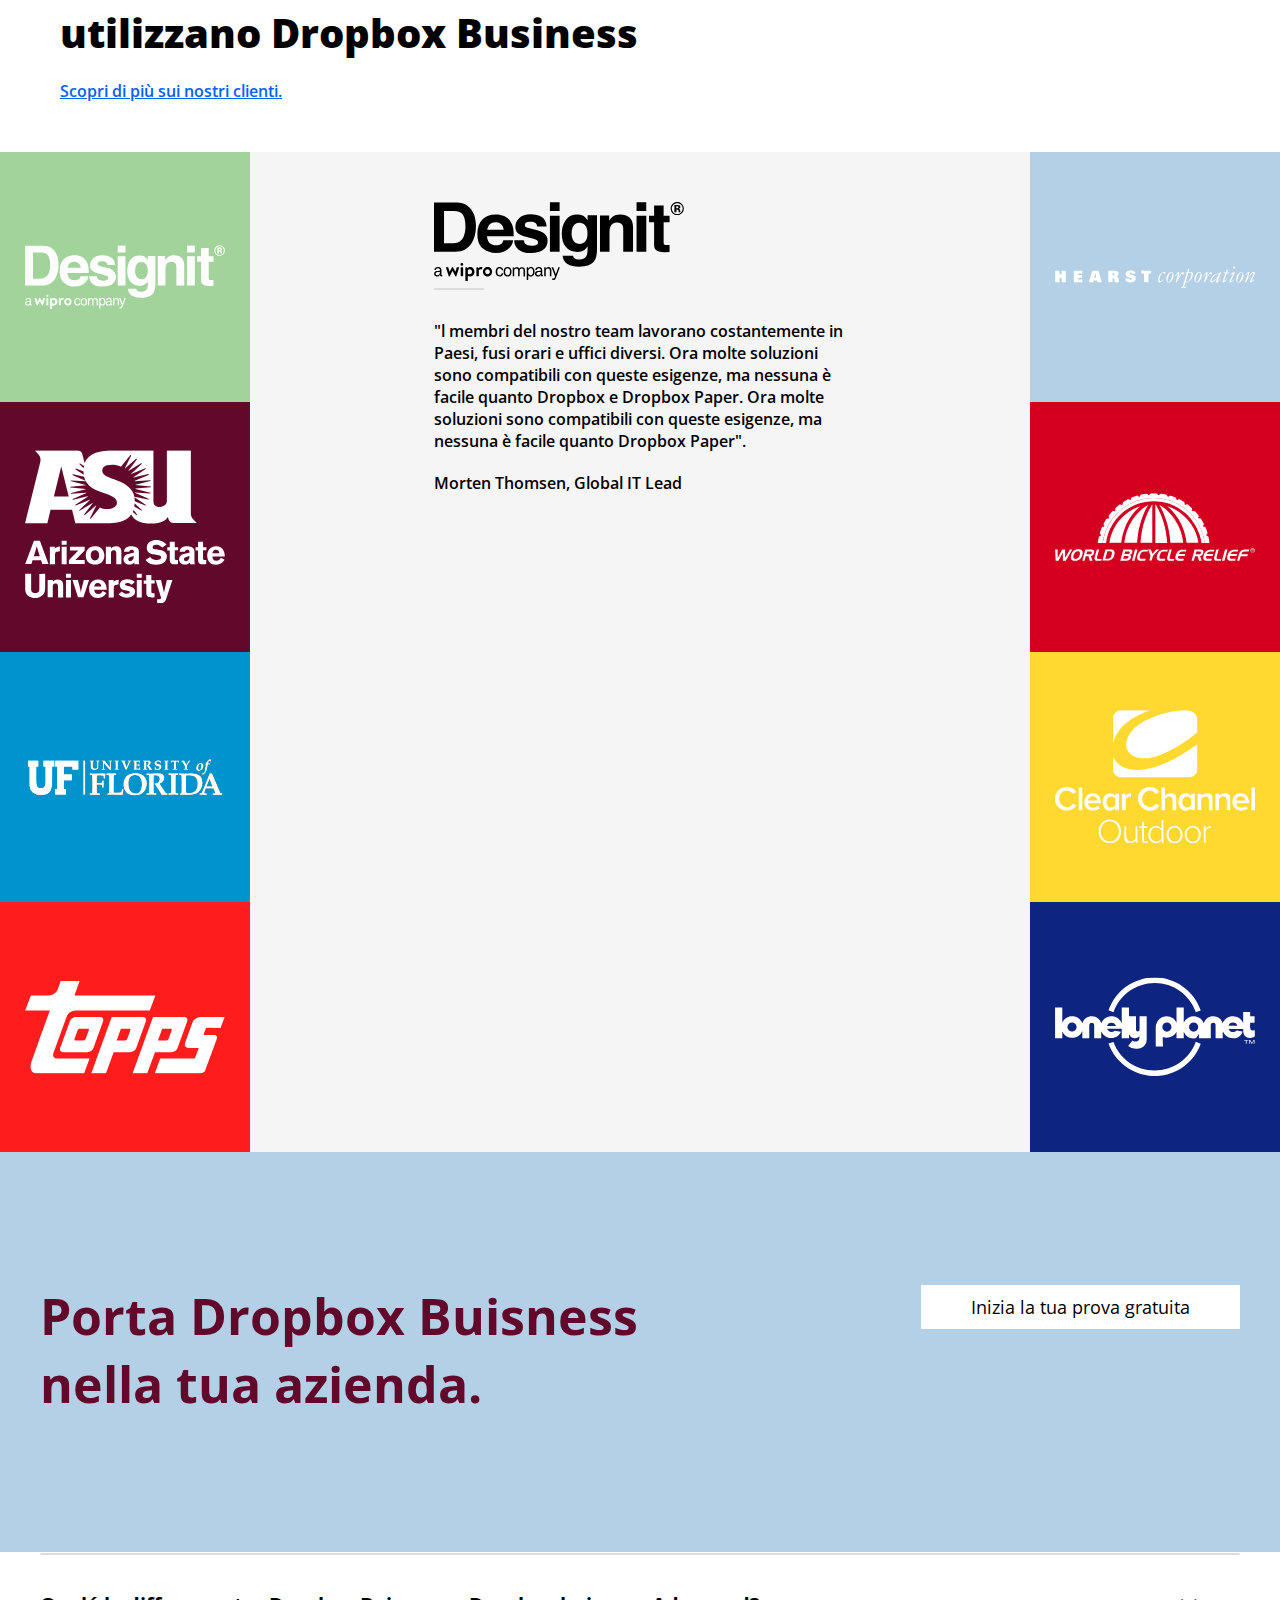
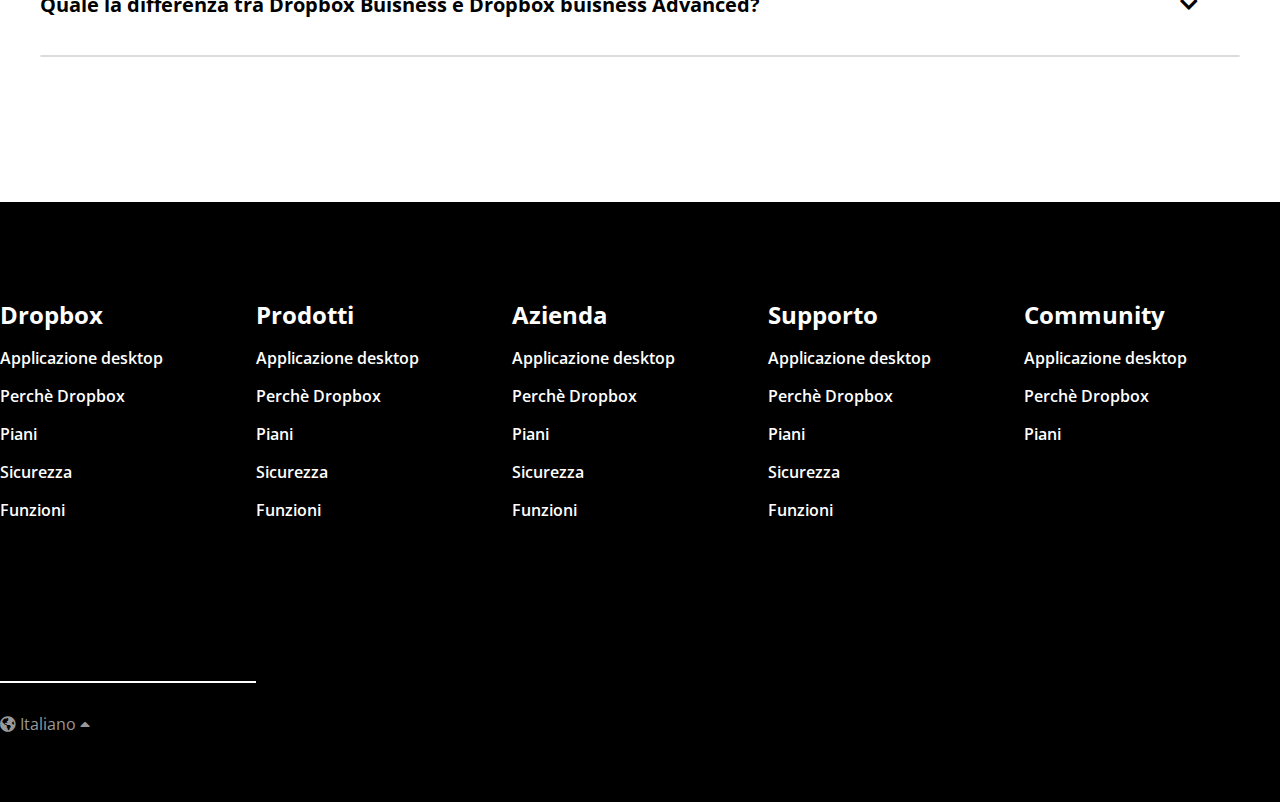
==== commit be61e5f7: "submenu+hover effect" ====
--- a/index.html
+++ b/index.html
@@ -21,29 +21,30 @@
 </head>
 <body>
     <header>
-        <div class="nav-bar">
-            <div class="clearfix">
+        <div id="nav-bar">
+            <nav class="main-menu clearfix">
                 <div class="col w-50">
                     <img id="logo" src="img/logo-small.png" alt="logo dropbox">
-                    <nav class="top-menu">
-                        <ul>
-                            <li><a href="#">Perch&egrave; Dropbox?</a></li>
-                            <li><a href="#">Funzioni</a></li>
-                            <li><a href="#">Piani e prezzi</a></li>
-                        </ul>
-                    </nav>
+                    <ul>
+                        <li><a href="#">Perch&egrave; Dropbox?</a></li>
+                        <li><a href="#">Funzioni</a></li>
+                        <li><a href="#">Piani e prezzi</a></li>
+                    </ul>
                 </div>
                 <div class="col w-50 text-right">
-                    <nav class="top-menu">
-                        <ul>
-                            <li><a href="#">Supporto</a></li>
-                            <li><a href="#">Contatta l'ufficio vendite</a></li>
-                            <li><a href="#">Accedi</a></li>
-                            <li><a class="btn btn-blue btn-tight" href="#">Inizia</a></li>
-                        </ul>
-                    </nav>
-                </div>
-            </div>
+                    <ul class="main-menu">
+                        <li><a href="#">Supporto</a>
+                            <ul class="sub-menu">
+                                <li>Forum della community</li><br>
+                                <li>Centro assistenza</li>
+                            </ul>
+                        </li>
+                        <li><a href="#">Contatta l'ufficio vendite</a></li>
+                        <li><a href="#">Accedi</a></li>
+                        <li><a class="btn btn-blue btn-tight" href="#">Inizia</a></li>
+                    </ul>
+                </div>
+            </nav>
         </div>
         <div id="jumbotron">
             <div class="container-big">
--- a/css/style.css
+++ b/css/style.css
@@ -153,7 +153,7 @@
     padding-left: 20px;
 }
 
-.nav-bar {
+#nav-bar {
     height: 80px;
     line-height: 80px;
     font-weight: 500;
@@ -166,17 +166,52 @@
     z-index: 1;
 }
 
-.top-menu ul, a {
+.main-menu ul, a {
     display: inline;
     font-size: 18px;
     text-decoration: none;
     list-style-type: none;
     color: black;
-}
-
-li, .top-menu {
+    padding-bottom: 26px;
+}
+
+#nav-bar li, .main-menu li {
     display: inline;
     padding: 0 20px;
+}
+
+.main-menu a:hover {
+    border-bottom: 2px solid #333;
+    border-radius: 1px;
+}
+.main-menu a.btn {
+    border: none;
+}
+
+.sub-menu {
+    text-align: left;
+    position: fixed;
+    top: 80px;
+    right: 350px;
+    box-shadow: 0 1px 2px #d0d0d0;
+    padding-top: 10px;
+}
+
+ul.sub-menu {
+    display: none;
+    font-size: 16px;
+    background-color: white;
+}
+.main-menu > li:hover ul{
+    cursor: pointer;
+    height: 100px;
+    width: 230px;
+    display: block;
+    line-height: 40px;
+}
+ul.sub-menu li:hover{
+    background-color: #d0d0d0;
+    padding-top: 10px;
 }
 
 /* ---jumbotron--- */
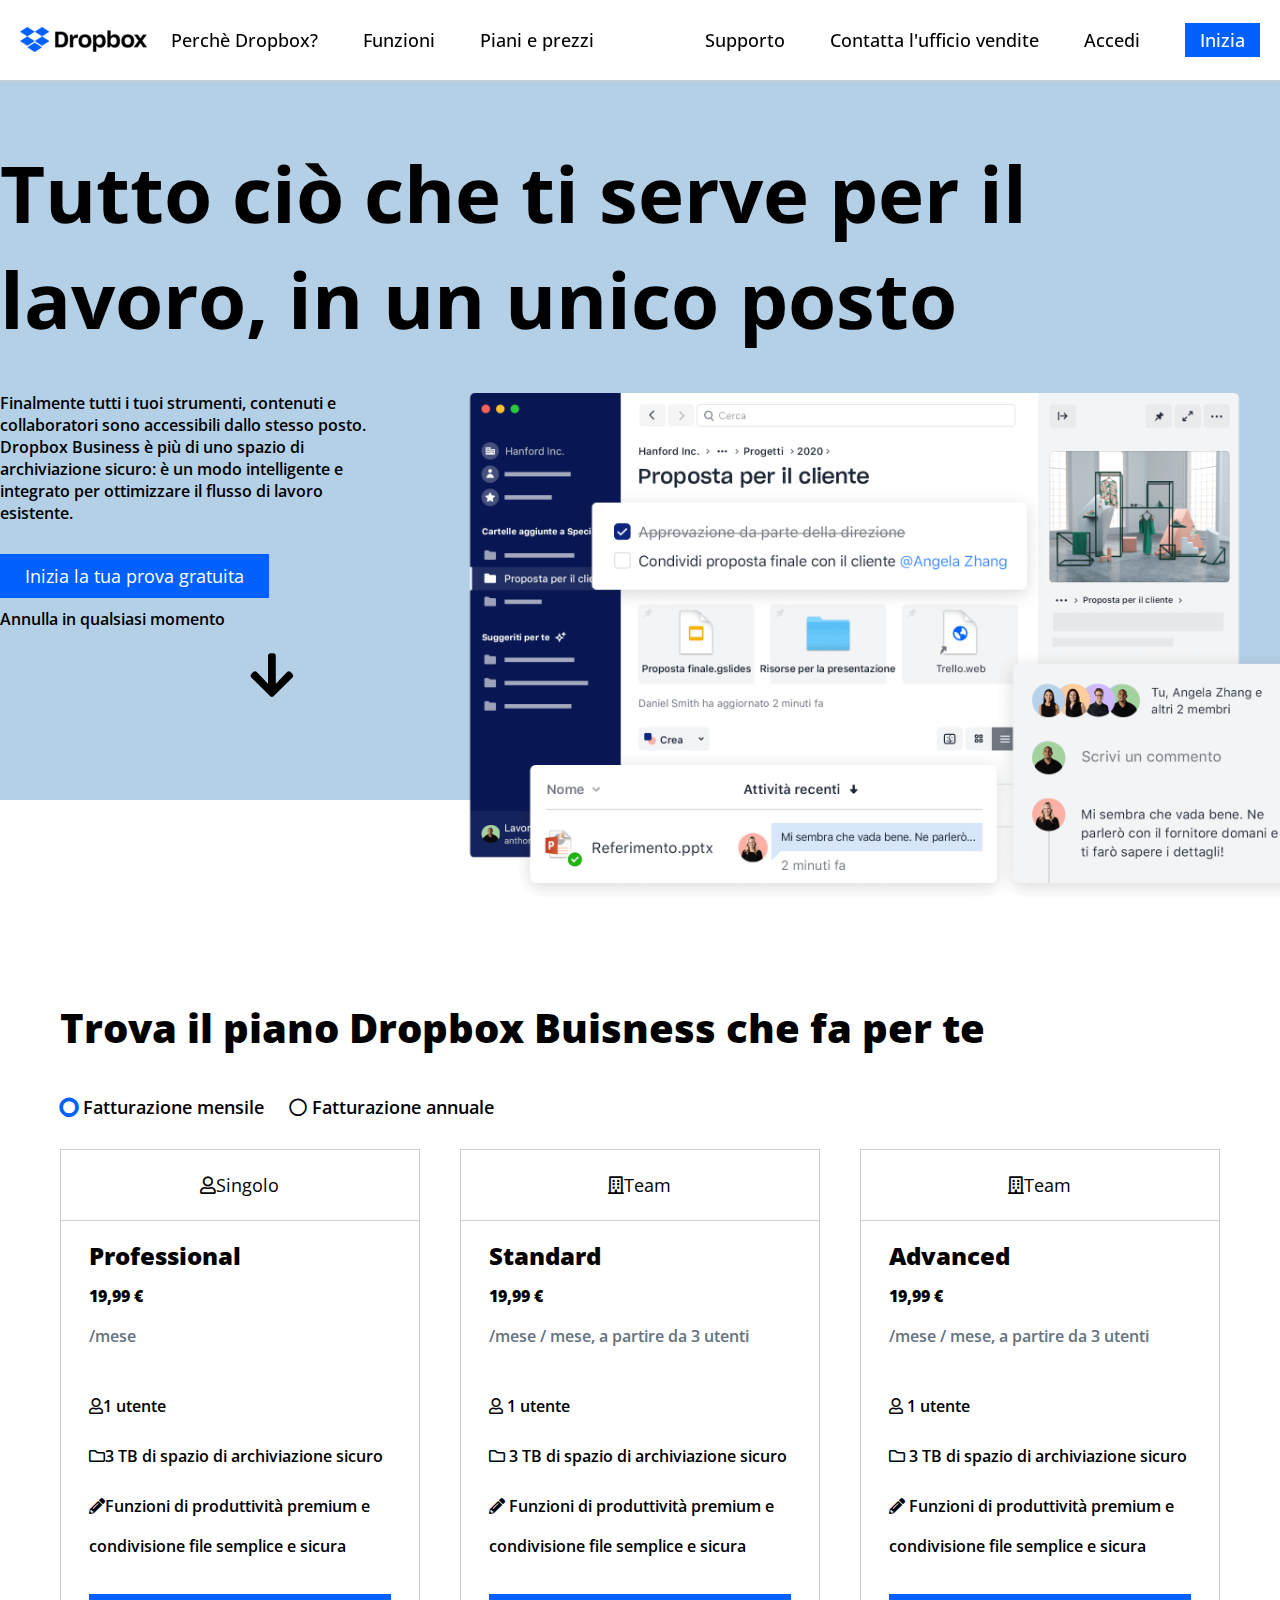
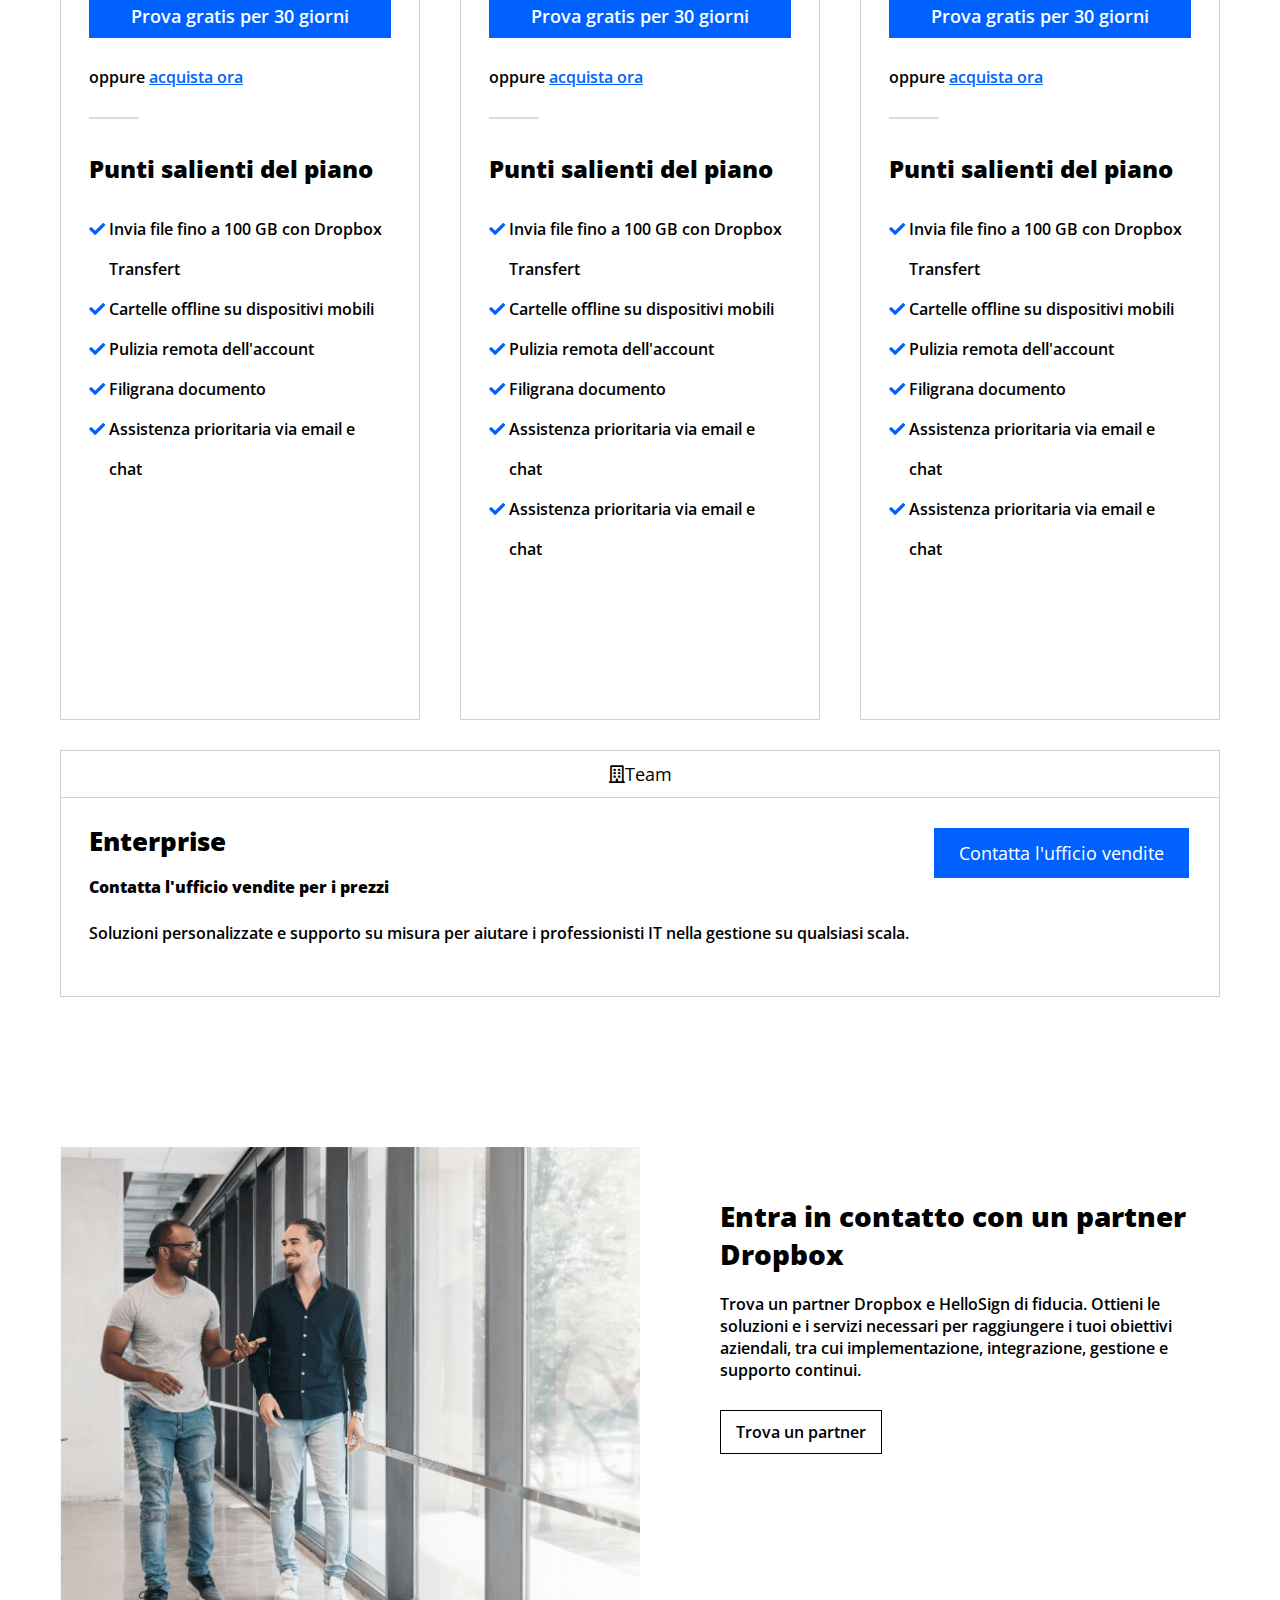
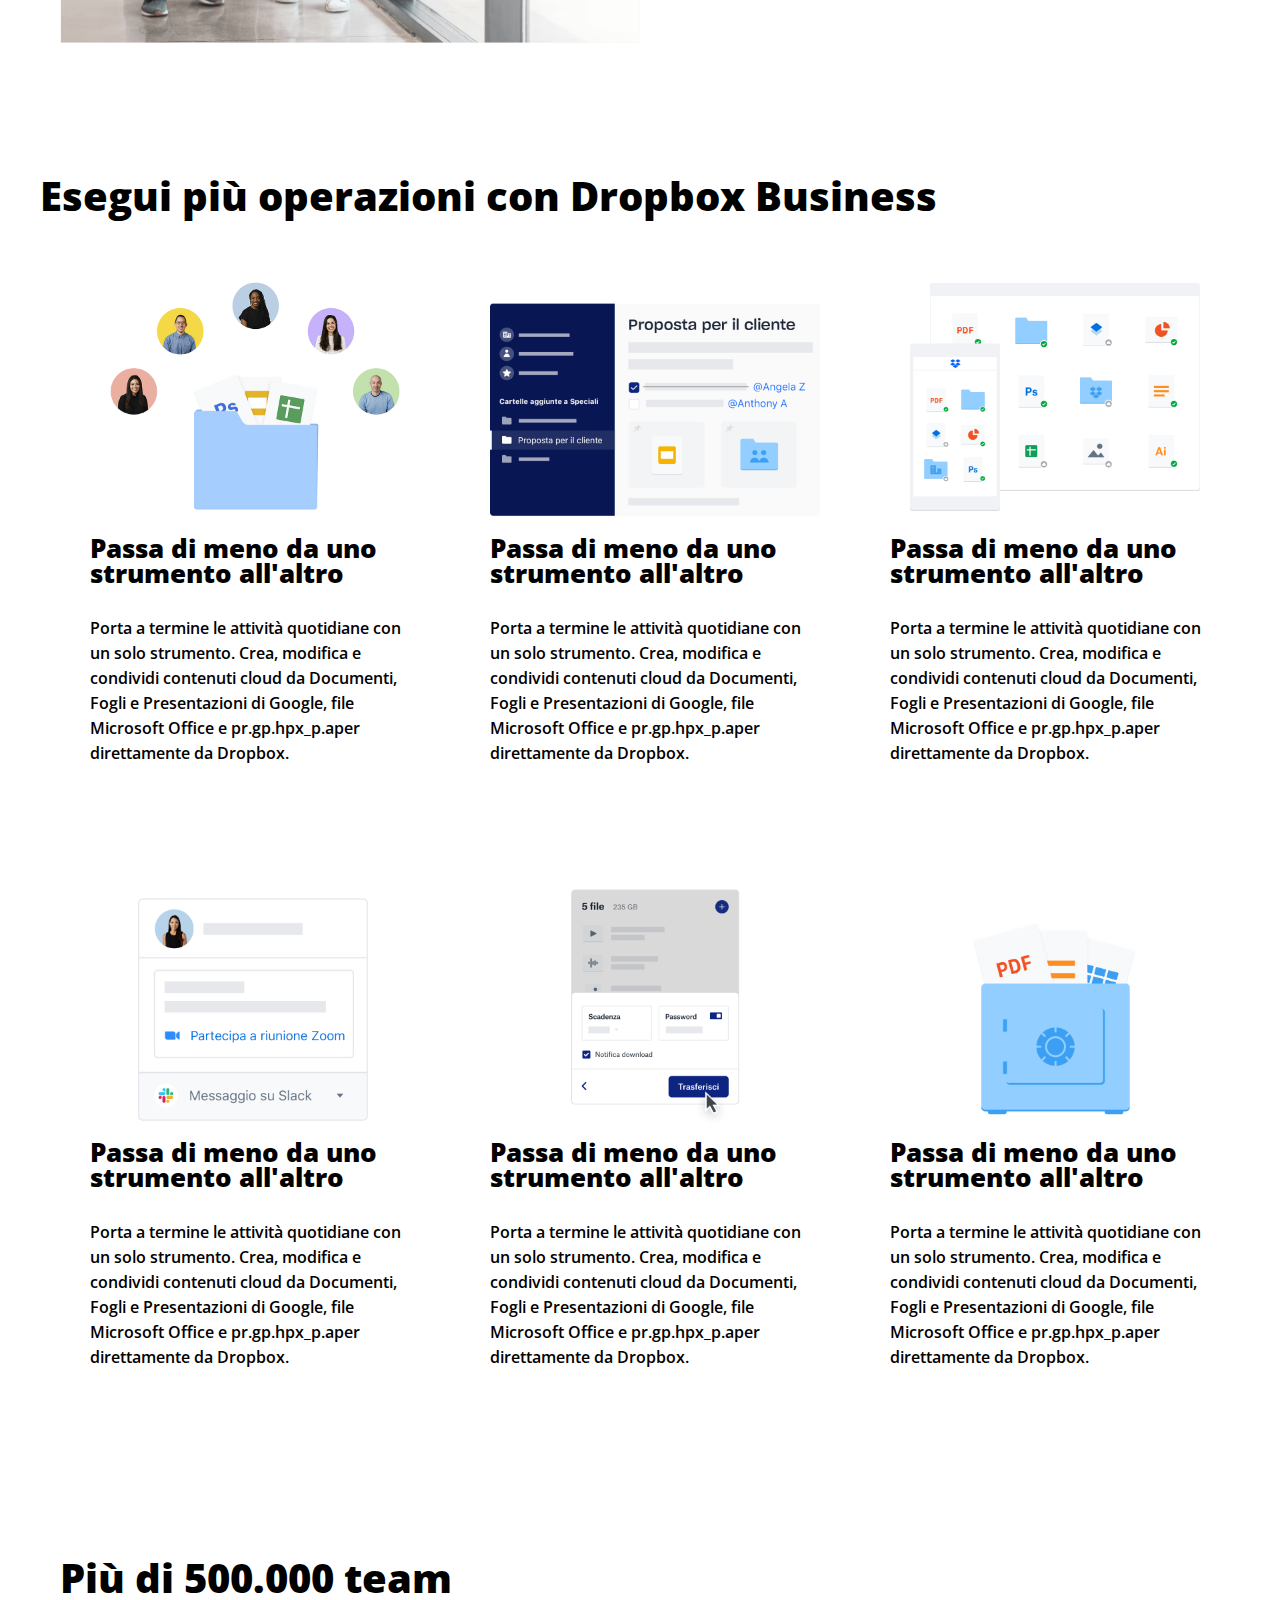
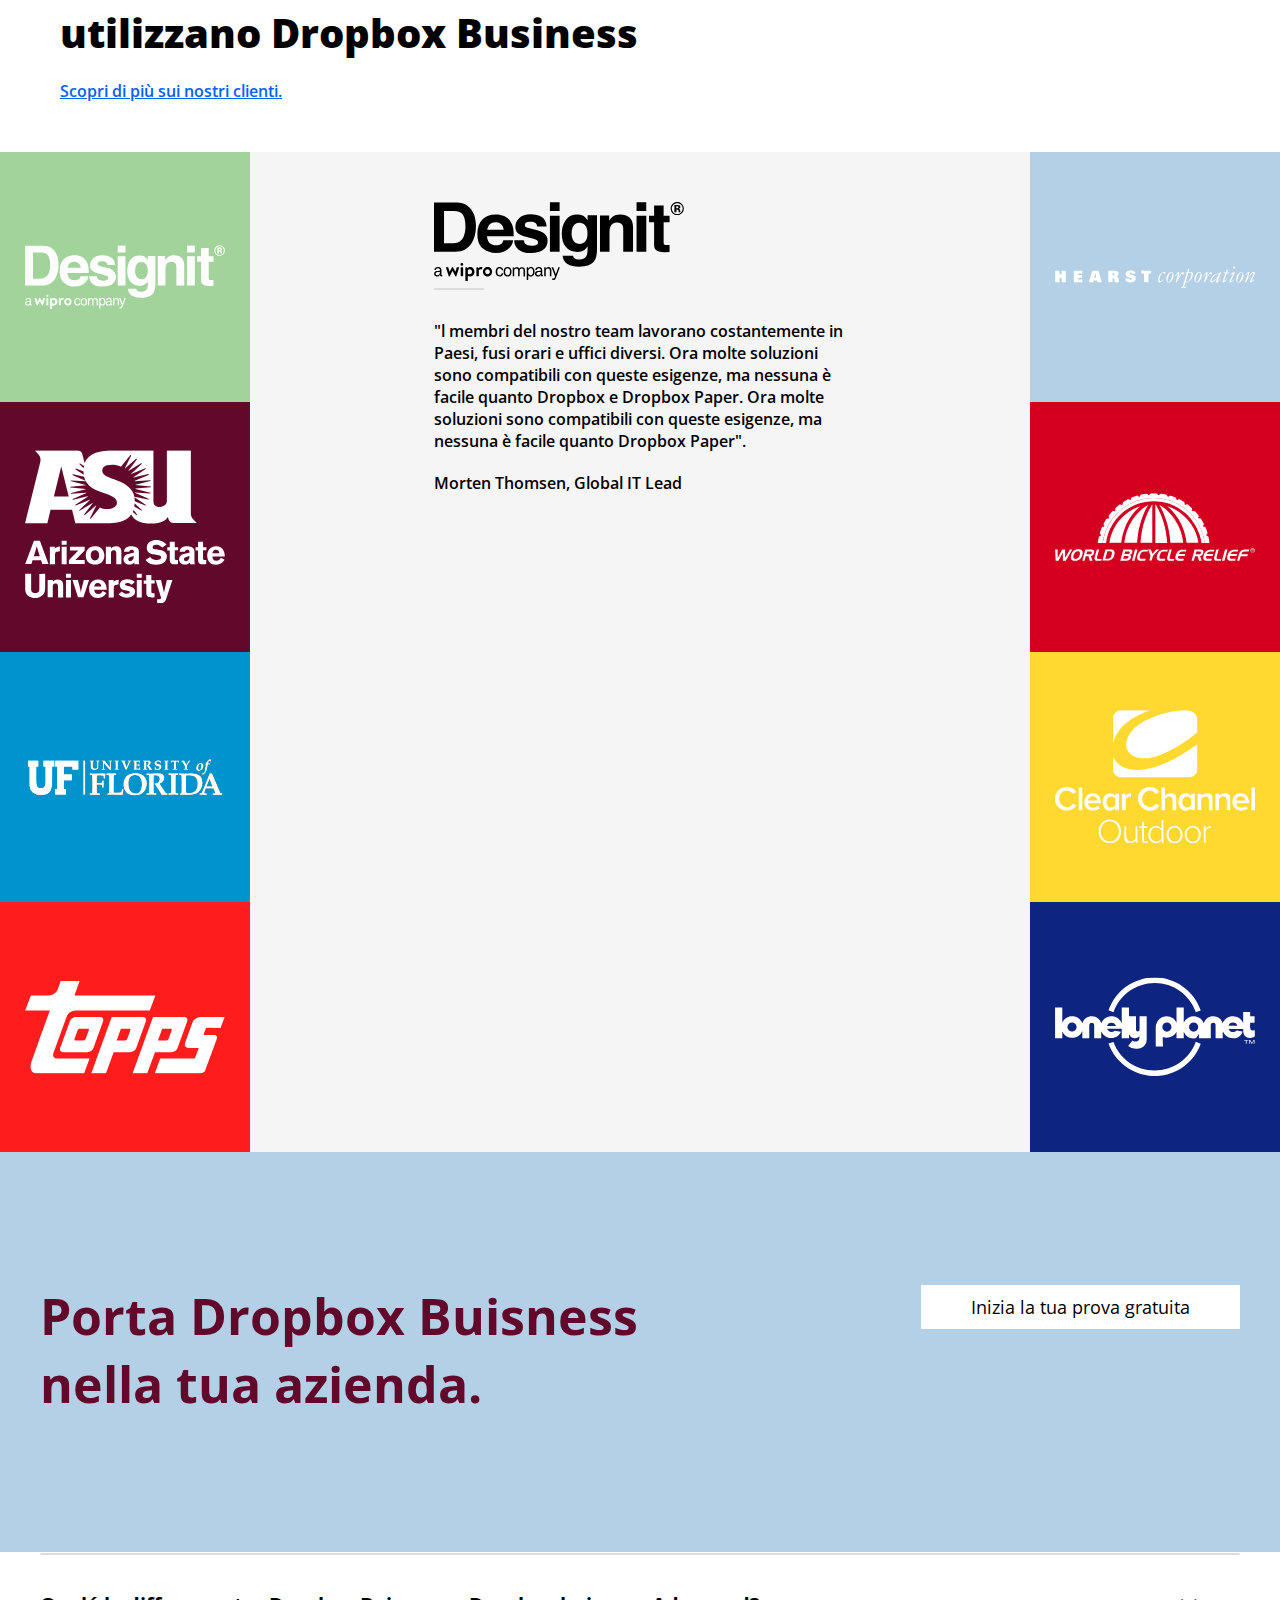
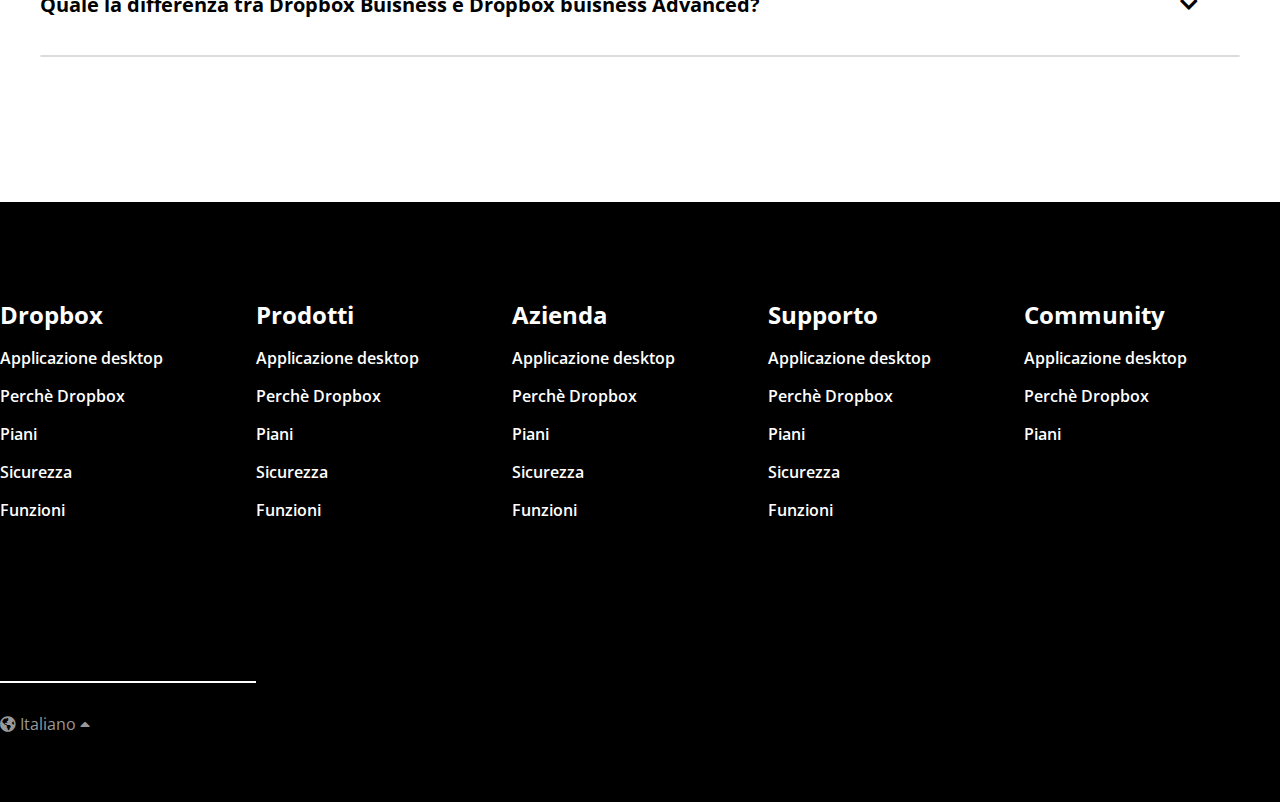
==== commit 887add98: "add bounce effect on arrow" ====
--- a/index.html
+++ b/index.html
@@ -35,7 +35,7 @@
                     <ul class="main-menu">
                         <li><a href="#">Supporto</a>
                             <ul class="sub-menu">
-                                <li>Forum della community</li><br>
+                                <li>Forum della community</li>
                                 <li>Centro assistenza</li>
                             </ul>
                         </li>
--- a/css/style.css
+++ b/css/style.css
@@ -197,6 +197,12 @@
     padding-top: 10px;
 }
 
+#nav-bar .main-menu
+.sub-menu li{
+    display: block;
+    text-align: left;
+}
+
 ul.sub-menu {
     display: none;
     font-size: 16px;
@@ -231,8 +237,20 @@
 
 .fa-arrow-down {
     font-size: 50px;
-    padding-top: 80px;
-}
+    position: absolute;
+    bottom: 200px;
+    left: 250px;
+    animation: bounce 0.5s ease infinite alternate-reverse;
+}
+
+@keyframes bounce { 
+  0% {
+      transform: translateY(70px);
+    }
+  100% {
+      transform: translateY(-20px);
+    }
+} 
 
 /* Main */
 /* ---plan section--- */
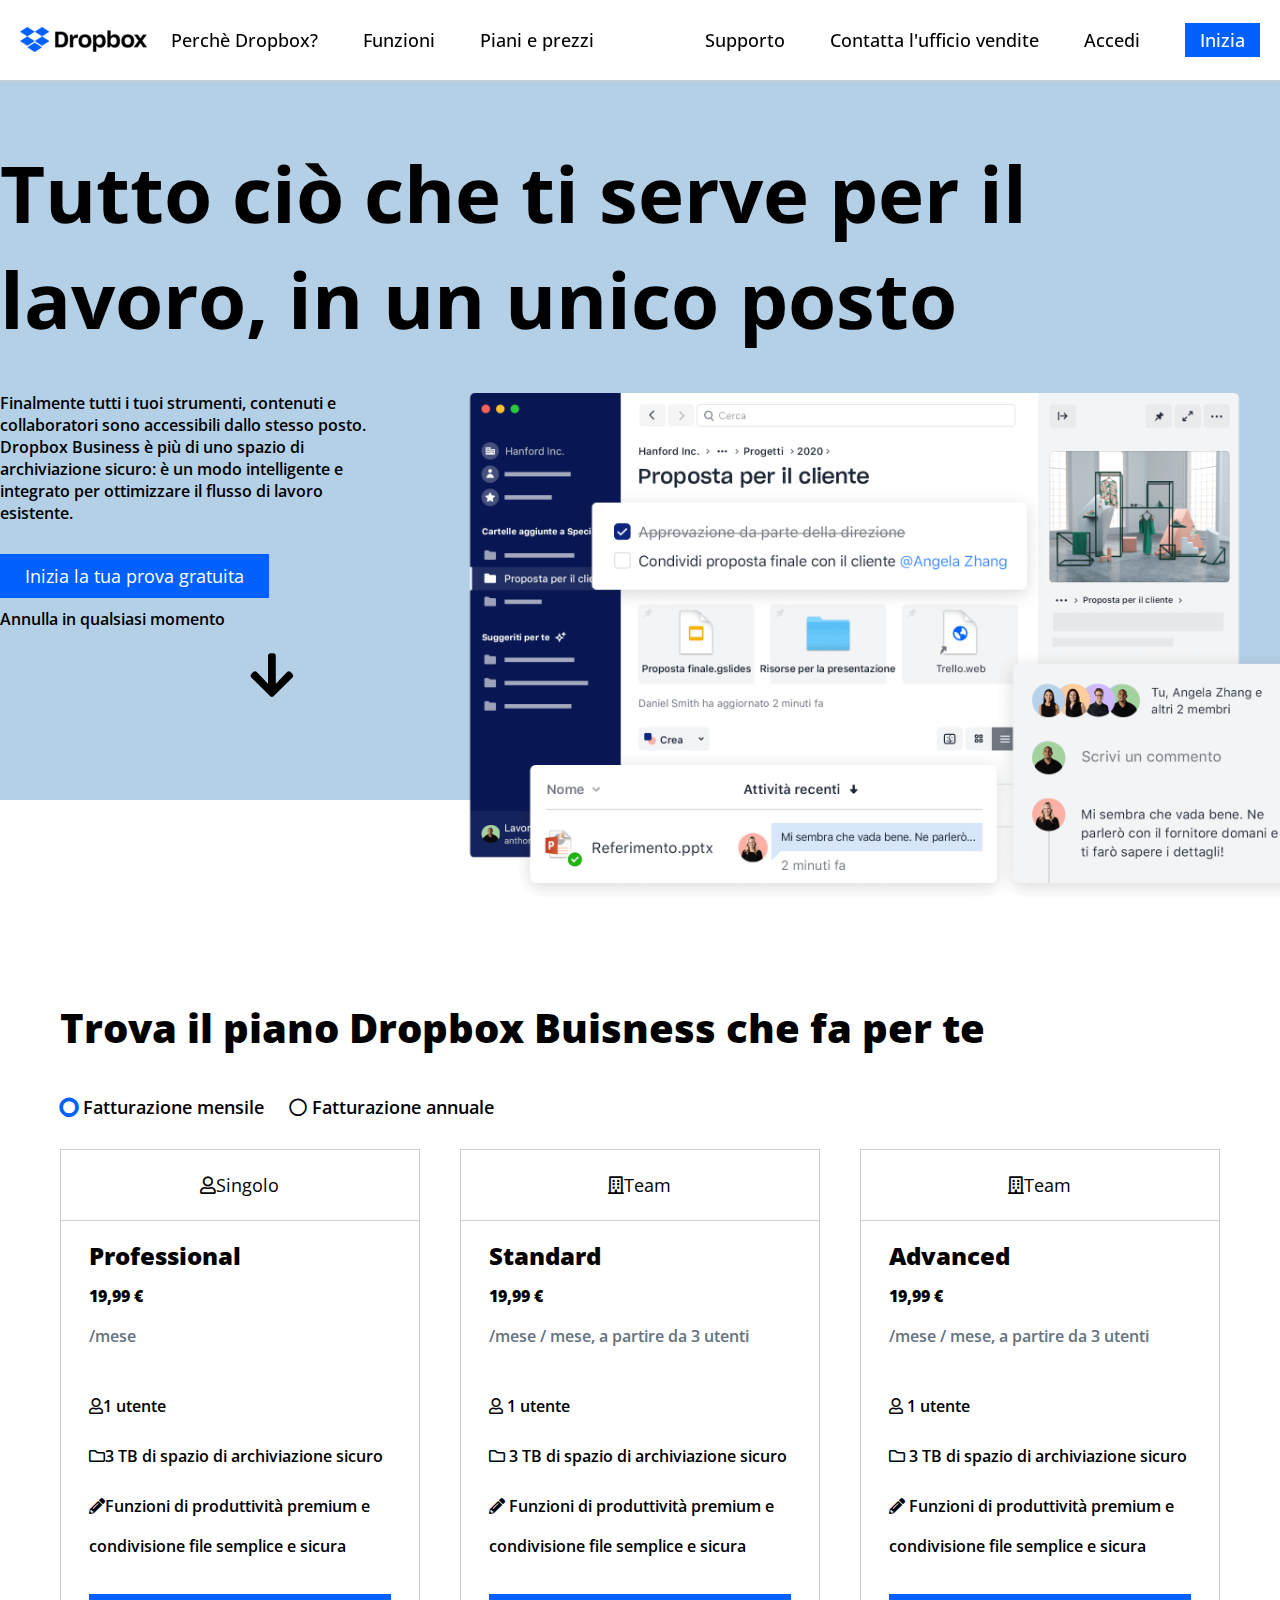
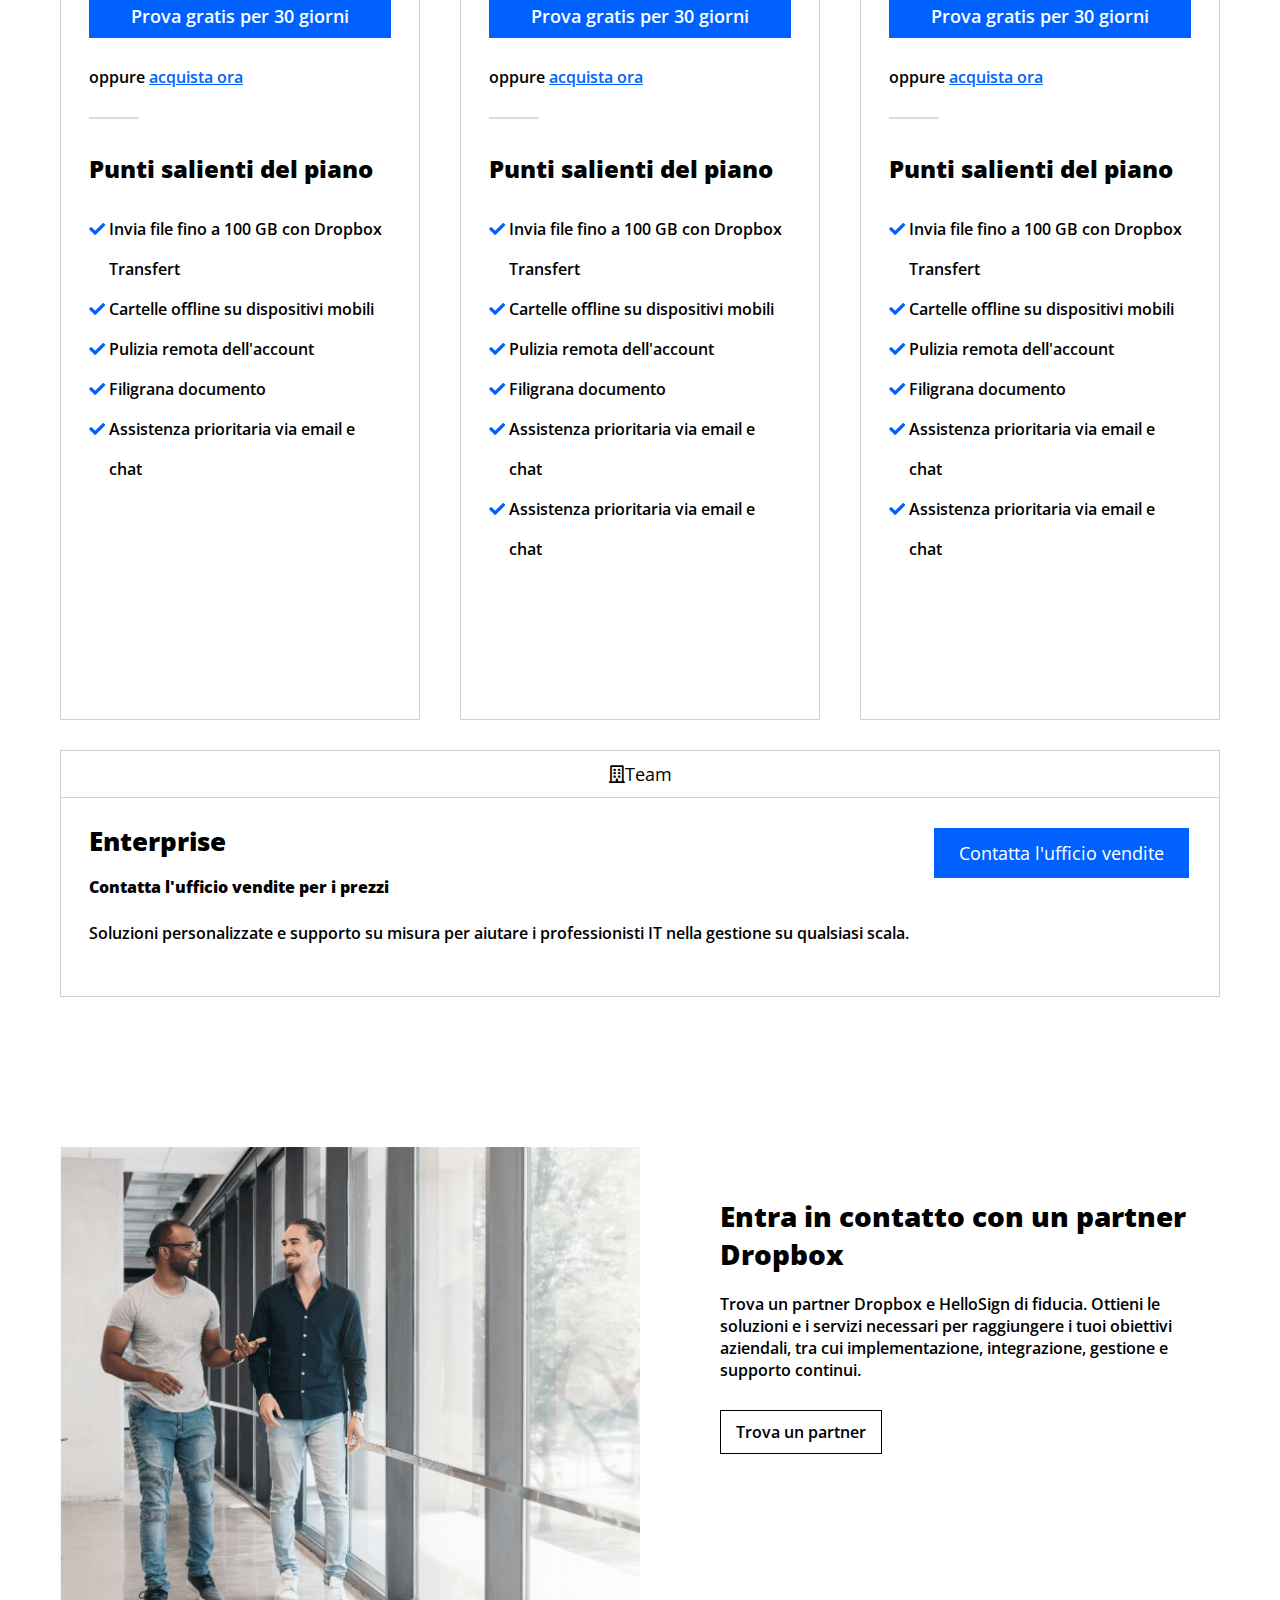
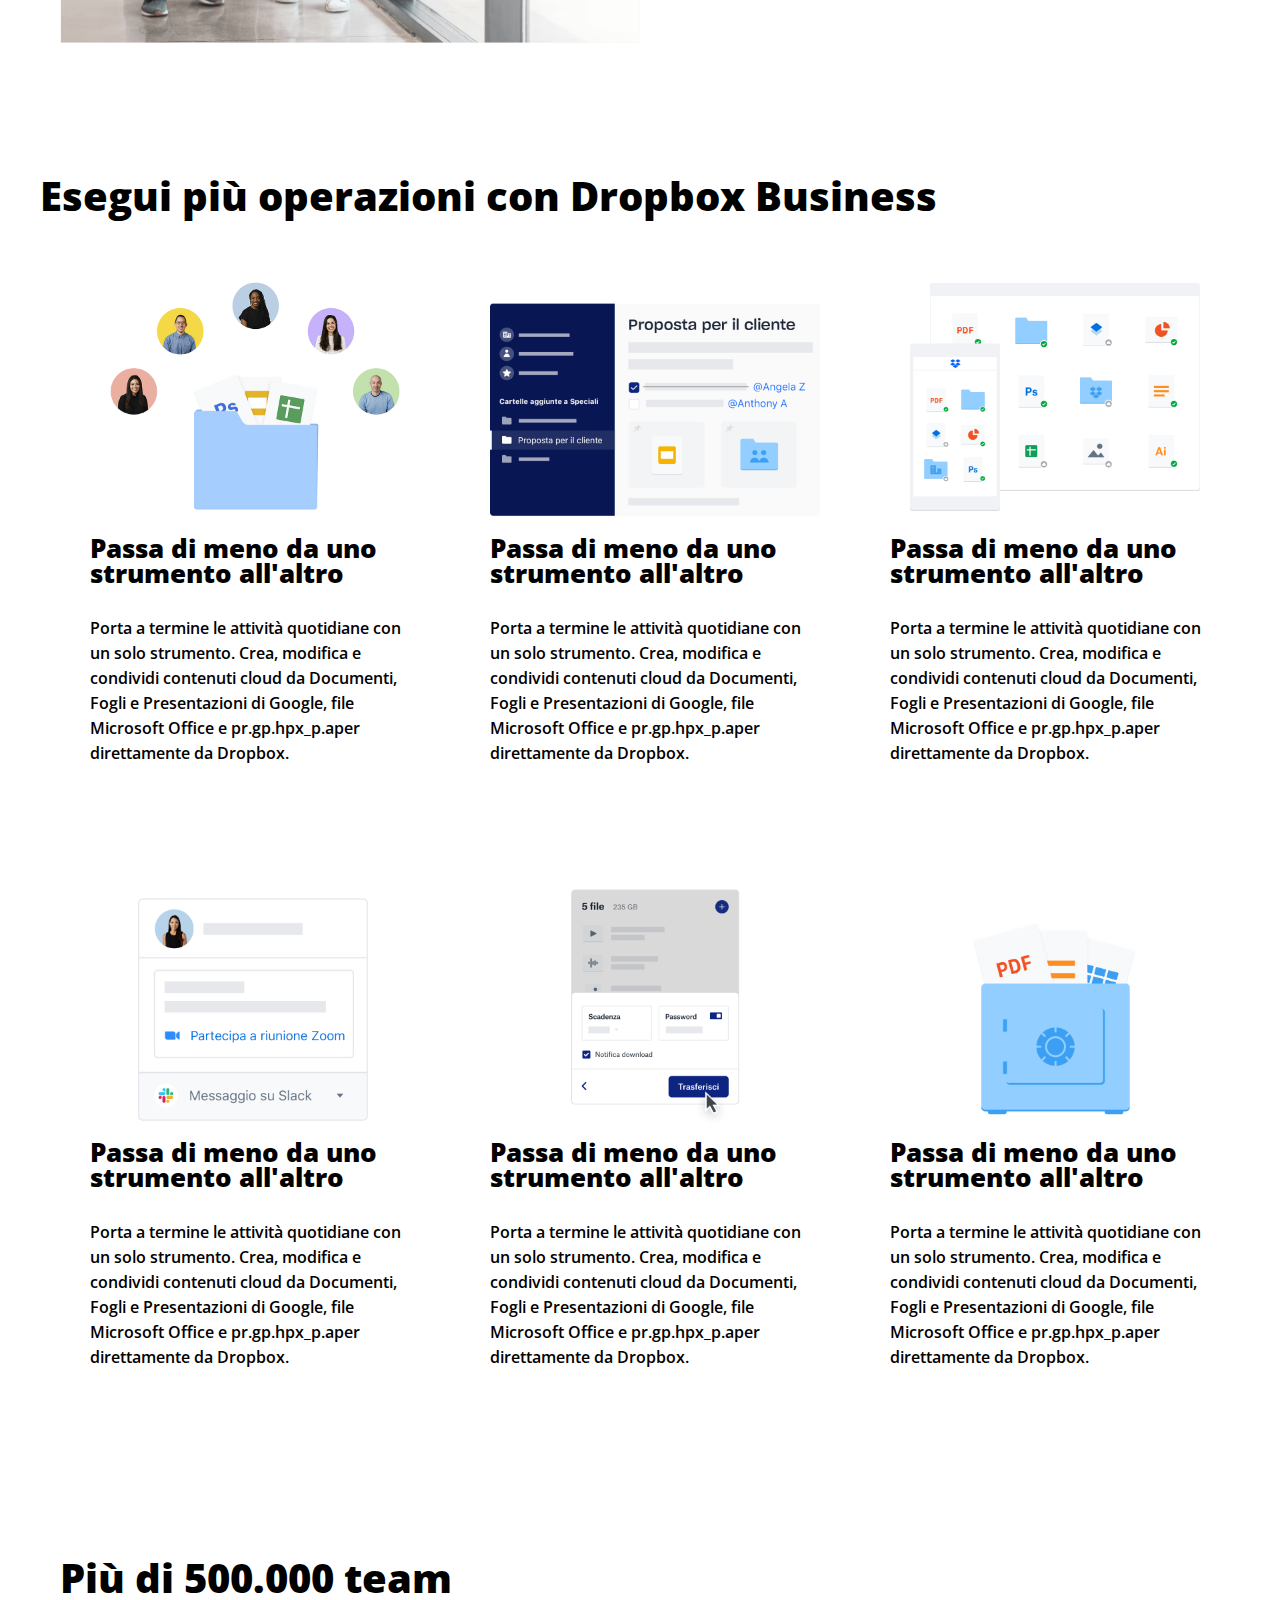
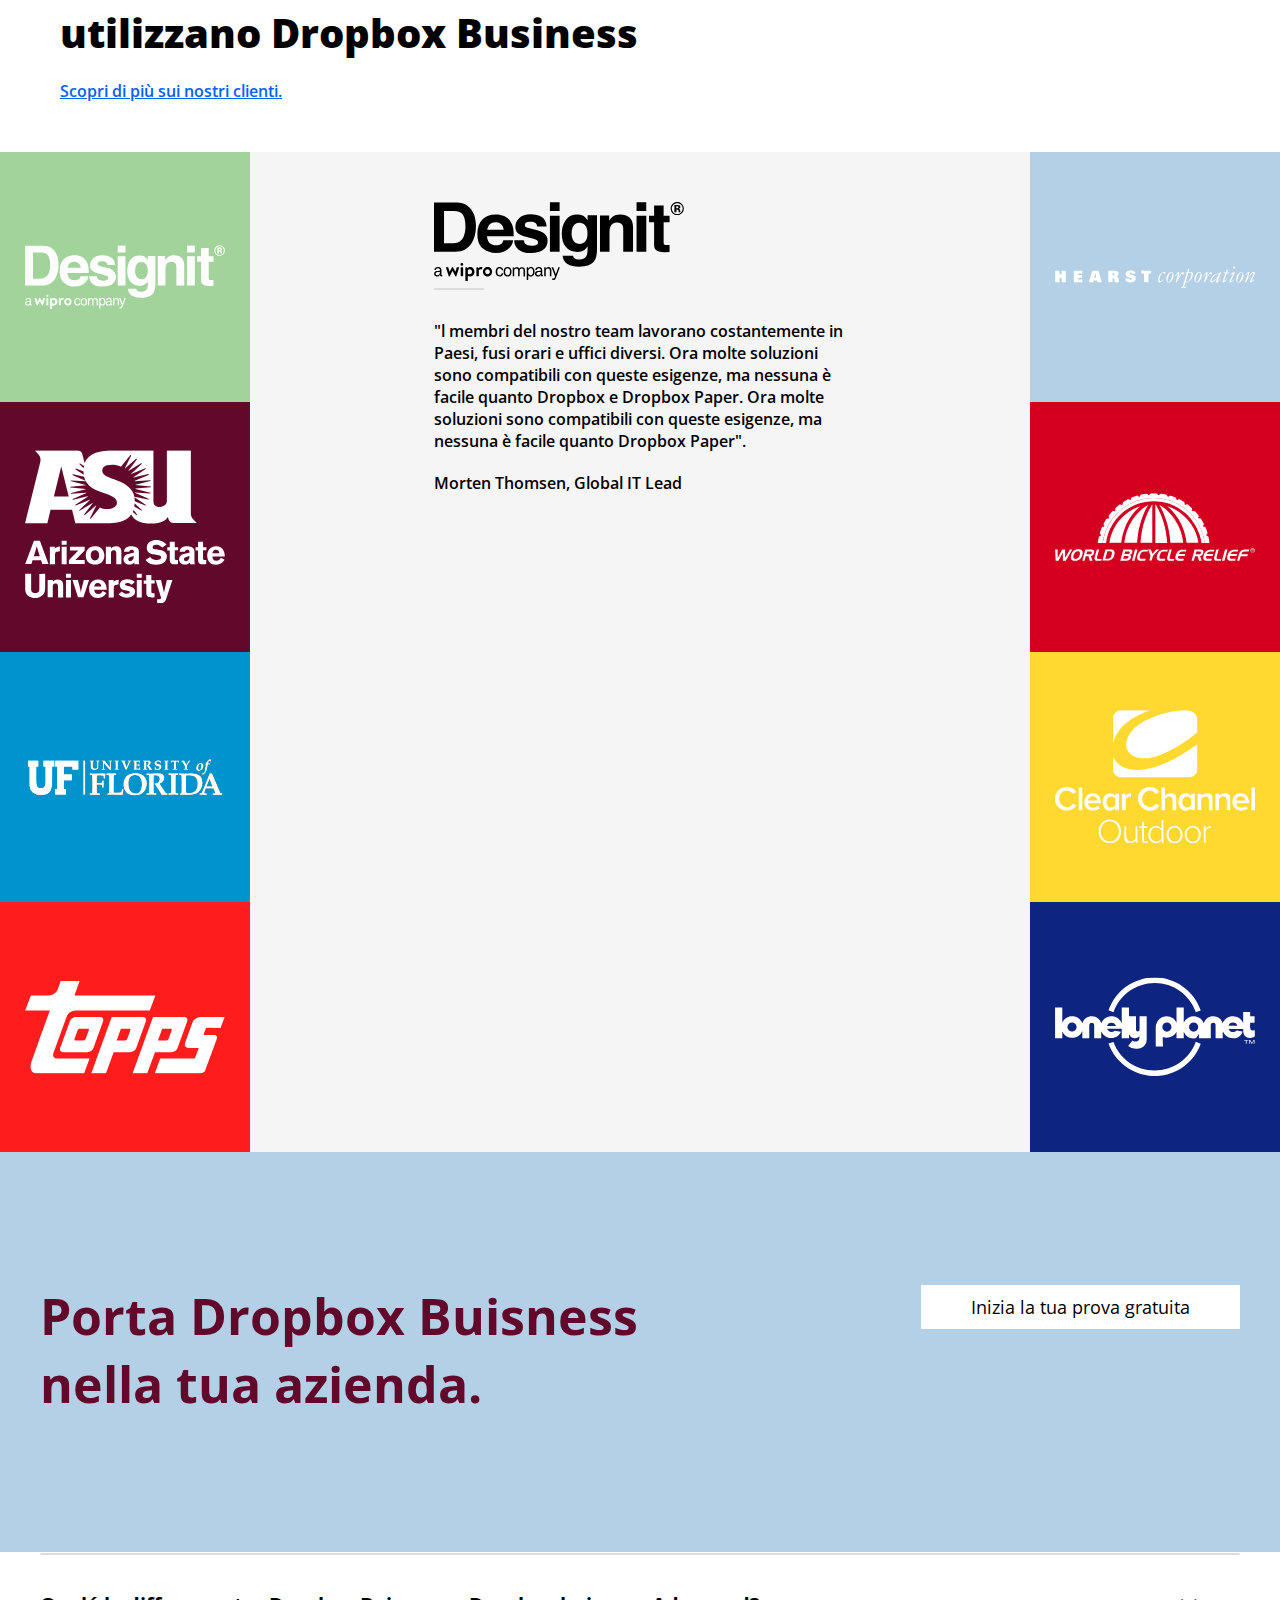
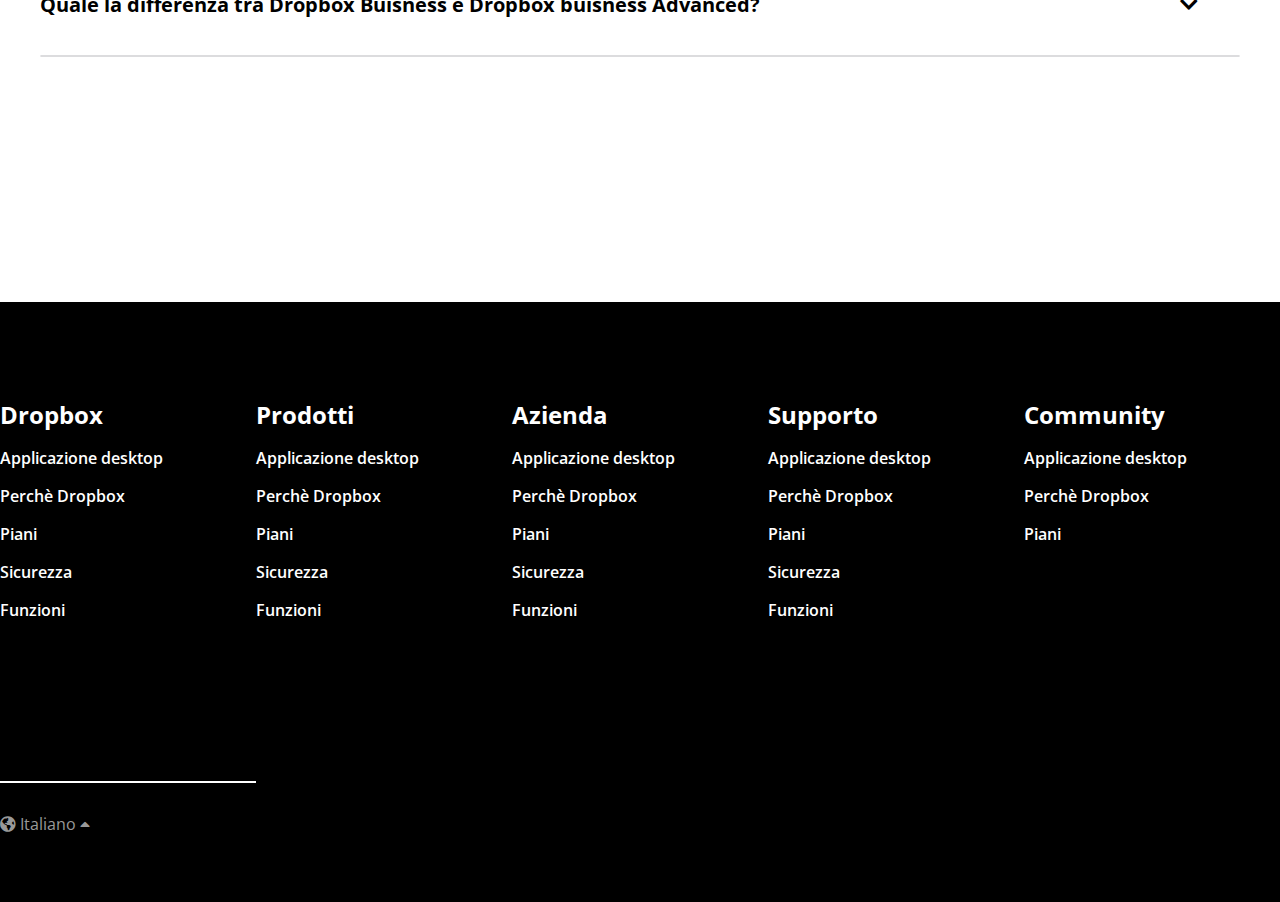
==== commit b0d96089: "add faq-menu hover effect" ====
--- a/index.html
+++ b/index.html
@@ -446,17 +446,41 @@
                 <div class="content">
                     <h3>Domande frequenti</h3>
                     <hr>
-                    <p>Qual&eacute; la differenza tra Dropbox Buisness e Dropbox buisness Advanced?<i class="fas fa-chevron-down"></i>
-                    </p>
-                    <hr>
-                    <p>Qual&eacute; la differenza tra Dropbox Buisness e Dropbox buisness Advanced?<i class="fas fa-chevron-down"></i>
-                    </p>
-                    <hr>
-                    <p>Qual&eacute; la differenza tra Dropbox Buisness e Dropbox buisness Advanced?<i class="fas fa-chevron-down"></i>
-                    </p>
-                    <hr>
-                    <p>Qual&eacute; la differenza tra Dropbox Buisness e Dropbox buisness Advanced?<i class="fas fa-chevron-down"></i>
-                    </p>
+                    <ul class="main-faq">
+                        <li>Qual&eacute; la differenza tra Dropbox Buisness e Dropbox buisness Advanced?<i class="fas fa-chevron-down"></i>
+                            <ul class="faq-menu">
+                                <li>Lorem ipsum dolor sit amet consectetur adipisicing elit. Amet non libero delectus, sit aliquam quae, repellendus beatae earum ullam consectetur impedit sunt quis debitis porro ex inventore officia. Provident, consectetur.<i class="fas fa-chevron-up"></i>
+                                </li>
+                            </ul>
+                        </li>
+                    </ul>
+                    <hr>
+                    <ul class="main-faq">
+                        <li>Qual&eacute; la differenza tra Dropbox Buisness e Dropbox buisness Advanced?<i class="fas fa-chevron-down"></i>
+                            <ul class="faq-menu">
+                                <li>Lorem ipsum dolor sit amet consectetur adipisicing elit. Amet non libero delectus, sit aliquam quae, repellendus beatae earum ullam consectetur impedit sunt quis debitis porro ex inventore officia. Provident, consectetur.<i class="fas fa-chevron-up"></i>
+                                </li>
+                            </ul>
+                        </li>
+                    </ul>
+                    <hr>
+                    <ul class="main-faq">
+                        <li>Qual&eacute; la differenza tra Dropbox Buisness e Dropbox buisness Advanced?<i class="fas fa-chevron-down"></i>
+                            <ul class="faq-menu">
+                                <li>Lorem ipsum dolor sit amet consectetur adipisicing elit. Amet non libero delectus, sit aliquam quae, repellendus beatae earum ullam consectetur impedit sunt quis debitis porro ex inventore officia. Provident, consectetur.<i class="fas fa-chevron-up"></i>
+                                </li>
+                            </ul>
+                        </li>
+                    </ul>
+                    <hr>
+                    <ul class="main-faq">
+                        <li>Qual&eacute; la differenza tra Dropbox Buisness e Dropbox buisness Advanced?<i class="fas fa-chevron-down"></i>
+                            <ul class="faq-menu">
+                                <li>Lorem ipsum dolor sit amet consectetur adipisicing elit. Amet non libero delectus, sit aliquam quae, repellendus beatae earum ullam consectetur impedit sunt quis debitis porro ex inventore officia. Provident, consectetur.<i class="fas fa-chevron-up"></i>
+                                </li>
+                            </ul>
+                        </li>
+                    </ul>
                     <hr>
                 </div>
             </div>
--- a/css/style.css
+++ b/css/style.css
@@ -649,7 +649,7 @@
 
 /* ---FAQ section--- */
 #faq {
-    height: 650px;
+    height: 750px;
     background-color: white;
     padding-top: 500px;
 }
@@ -667,15 +667,47 @@
     margin-bottom: 40px;
 }
 
-#faq p {
+#faq ul {
     font-size: 20px;
     font-weight: bolder;
     line-height: 60px;
-}
-
-#faq i {
+    text-decoration: none;
+    list-style-type: none;
+    cursor: pointer;
+}
+
+.fa-chevron-down {
     padding-left: 35%;
     font-size: 20px;
+}
+.fa-chevron-up {
+    position: relative;
+    bottom: 90px;
+    left: 52%;
+    font-size: 20px;
+}
+
+.main-faq > li:hover .fa-chevron-down {
+    display: none;
+}
+#faq .faq-menu li {
+    text-align: left;
+    position: relative;
+    font-weight: 600;
+    font-size: 16px;
+    line-height: 40px;
+}
+
+#faq .content .main-faq ul.faq-menu li {
+    display: block;
+}
+
+ul.faq-menu {
+    display: none;
+}
+
+.main-faq > li:hover ul {
+    display: block;
 }
 
 /* Footer */
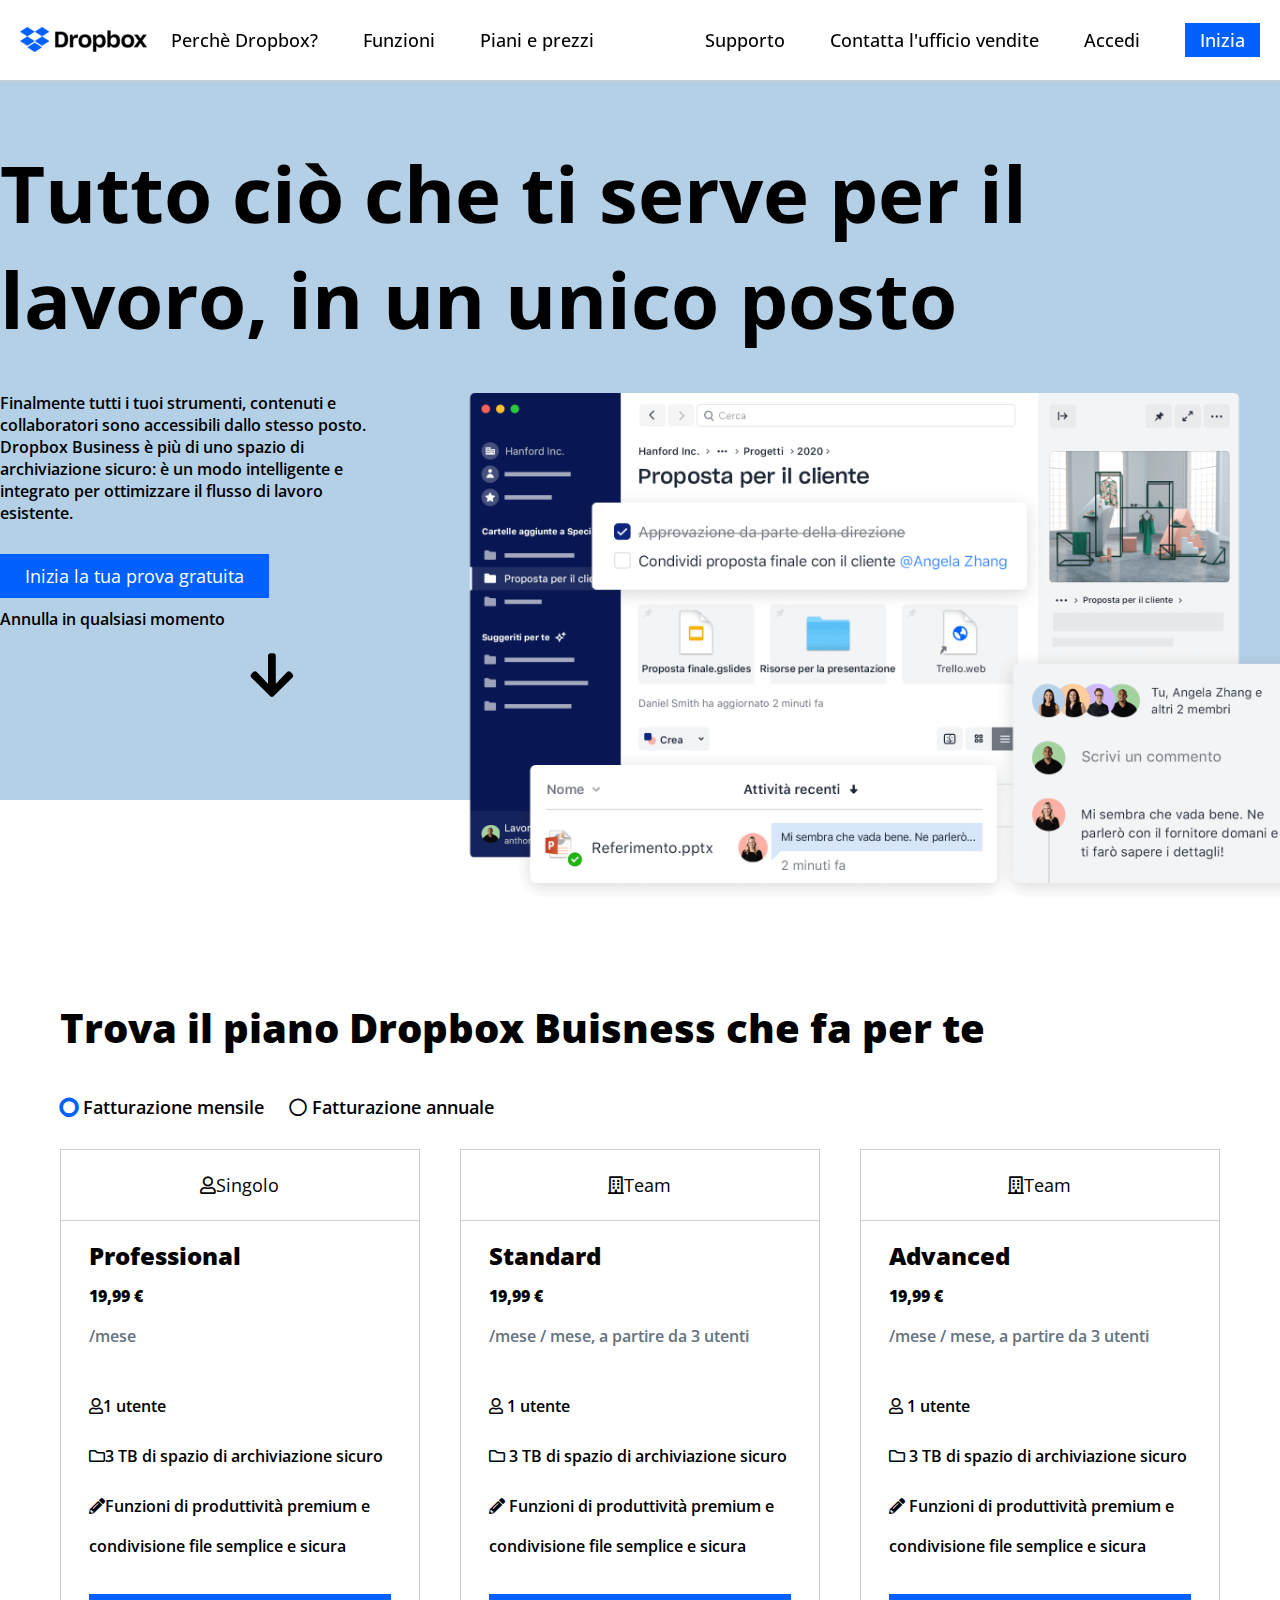
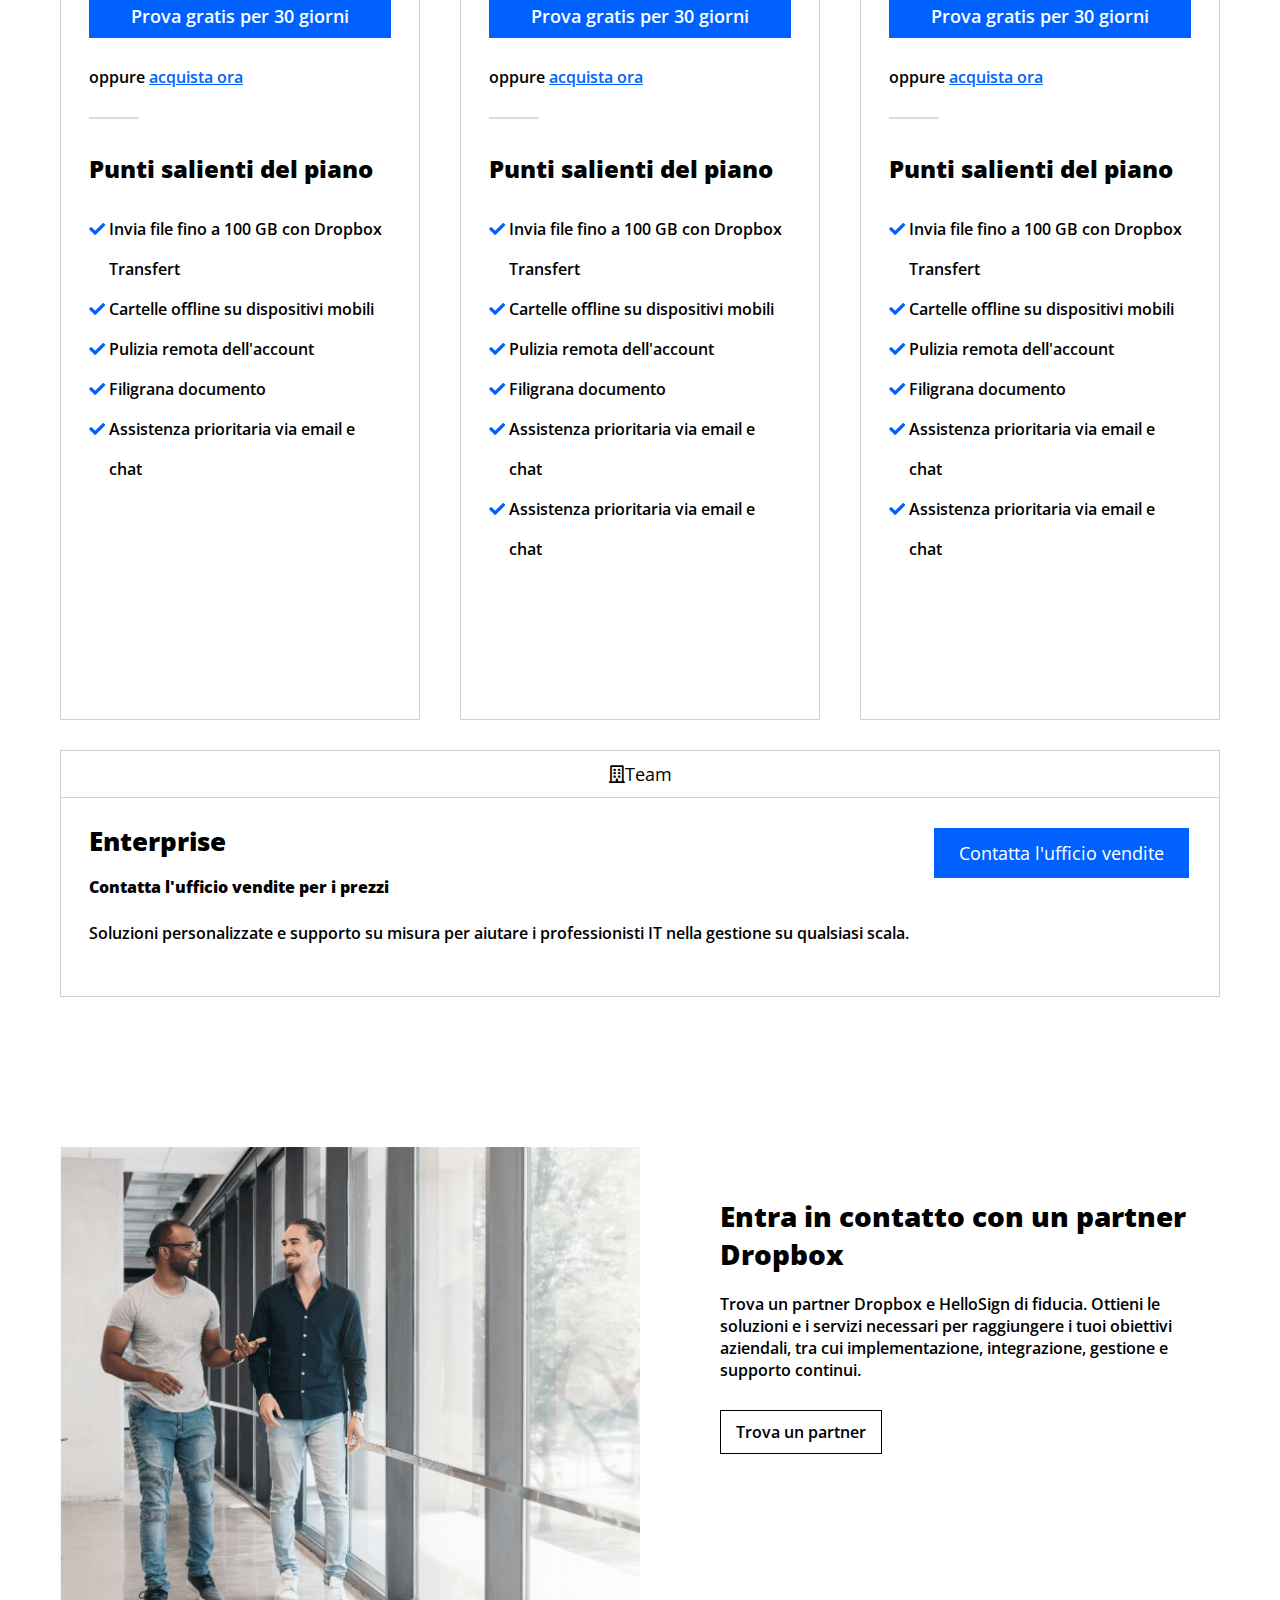
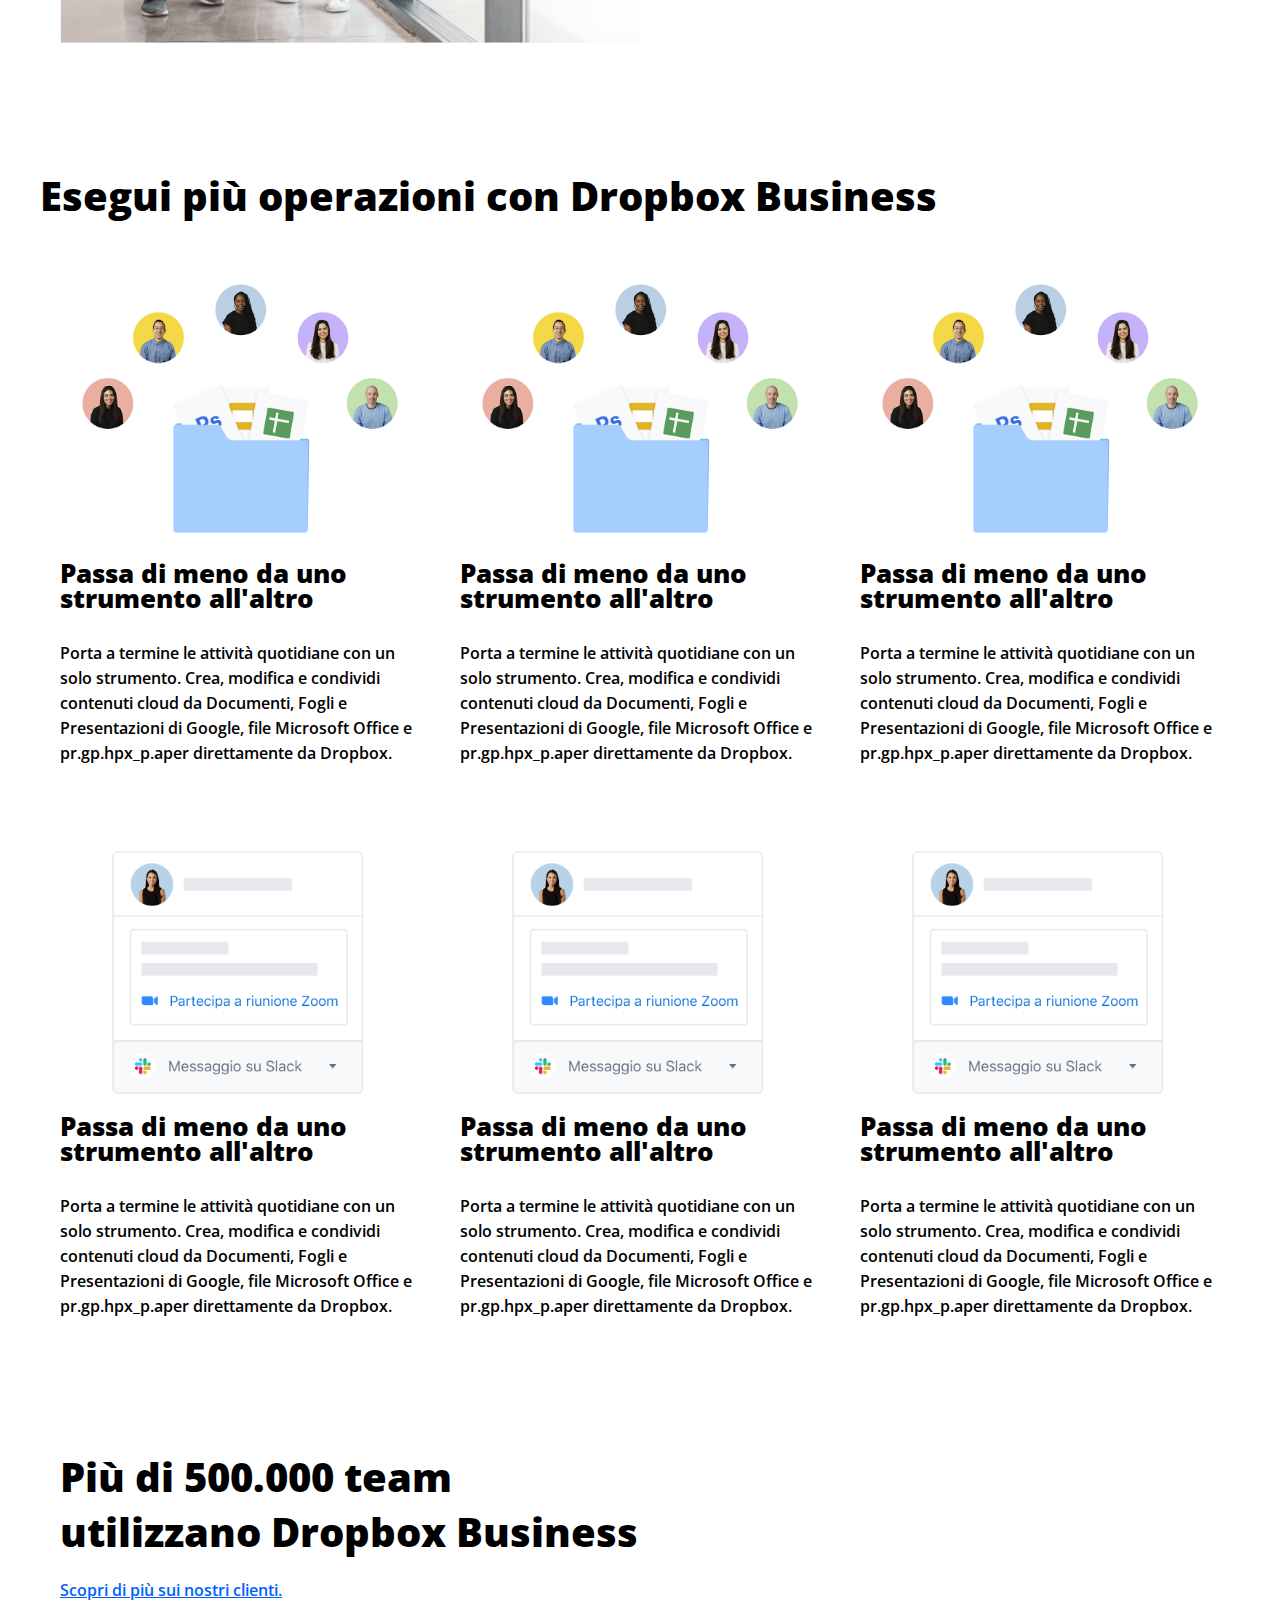
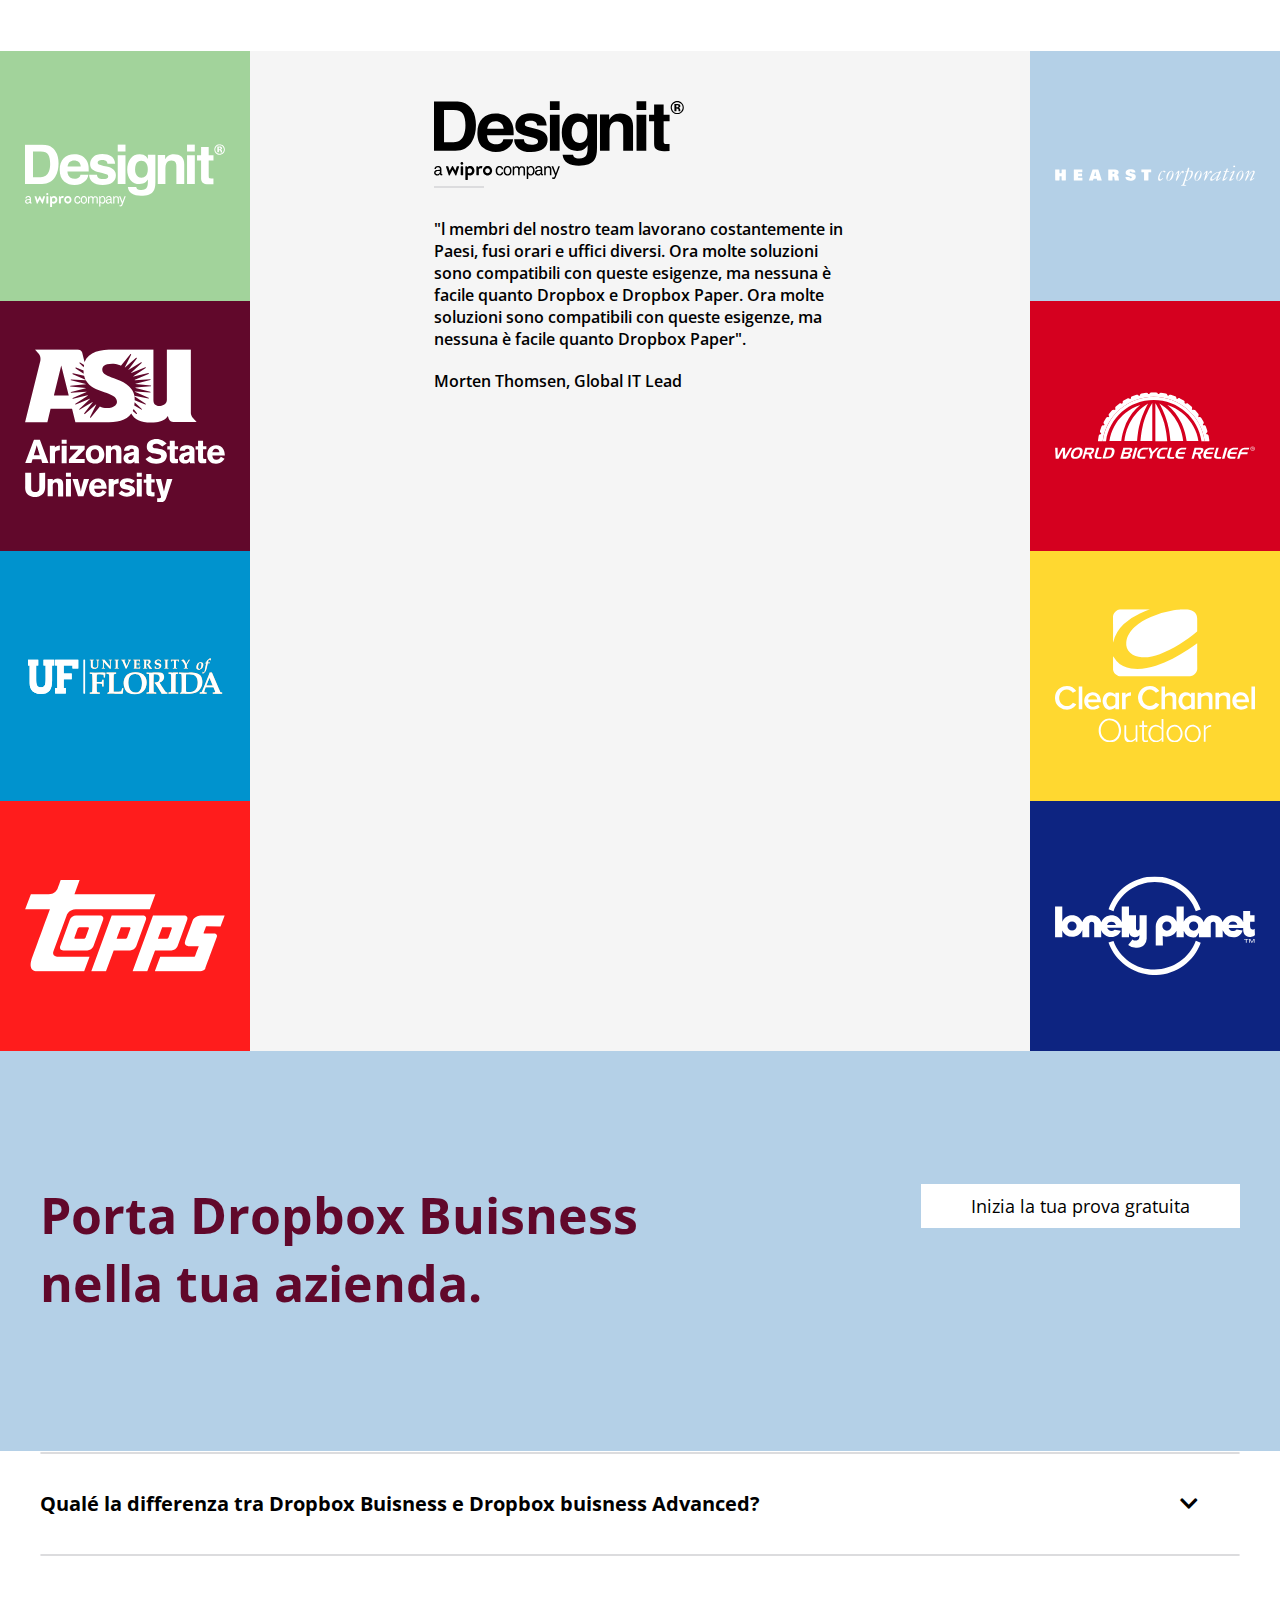
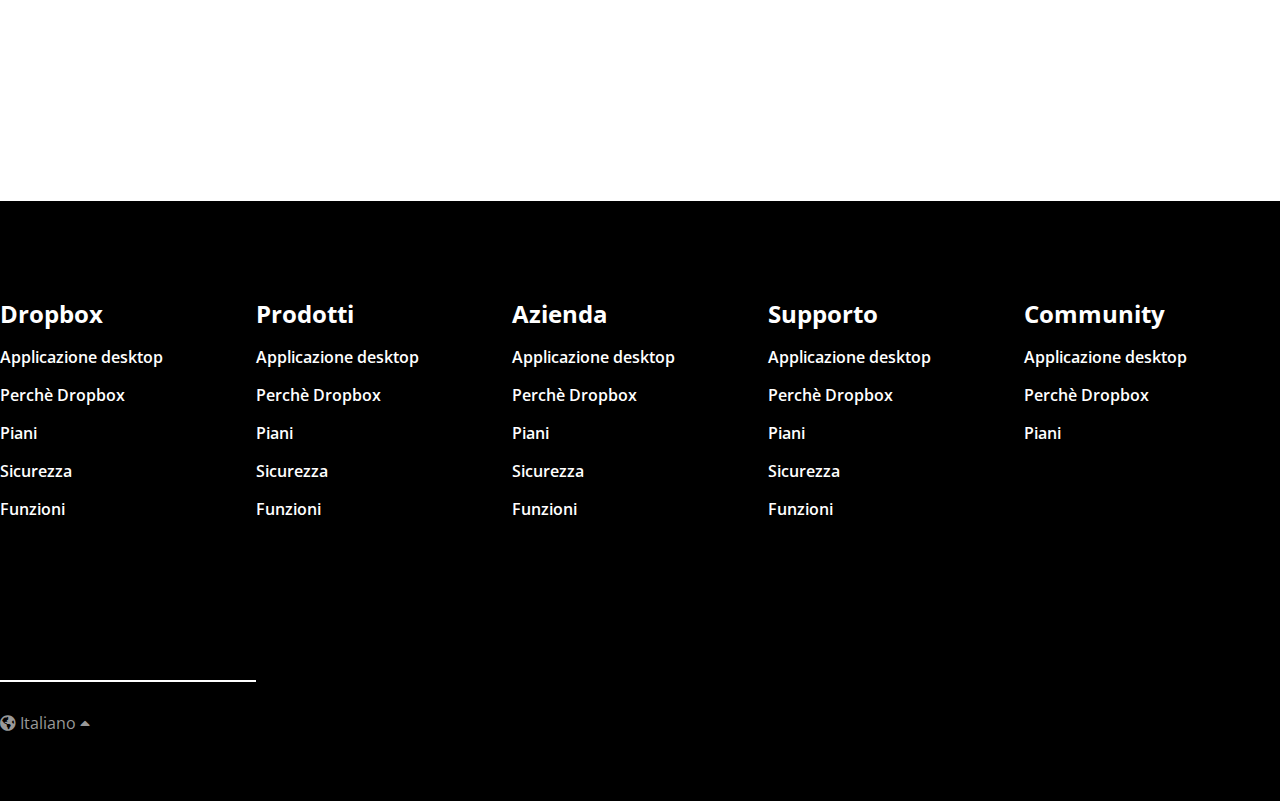
==== commit 1759fc69: "improve html" ====
--- a/index.html
+++ b/index.html
@@ -19,6 +19,7 @@
     <link rel="stylesheet" href="css/style.css">
     <title>Dropbox</title>
 </head>
+
 <body>
     <header>
         <div id="nav-bar">
@@ -26,7 +27,7 @@
                 <div class="col w-50">
                     <img id="logo" src="img/logo-small.png" alt="logo dropbox">
                     <ul>
-                        <li><a href="#">Perch&egrave; Dropbox?</a></li>
+                        <li><a href="second.html">Perch&egrave; Dropbox?</a></li>
                         <li><a href="#">Funzioni</a></li>
                         <li><a href="#">Piani e prezzi</a></li>
                     </ul>
@@ -62,7 +63,7 @@
                             <a class="btn btn-blue btn-large" href="#">Inizia la tua prova gratuita</a>
                             <p class="p-20">Annulla in qualsiasi momento</p>
                         </div>
-                        <i class="fas fa-arrow-down"></i>
+                        <a href="#prices"><i class="fas fa-arrow-down"></i></a>
                     </div>
                 </div>
                 <div class="col w-70 p-40">
@@ -76,18 +77,18 @@
     <main>
         <div class="full-page">
             <div class="container-small clearfix">
-                <div class="ptop plan">
+                <section class="ptop plan" id="prices">
                     <h2>Trova il piano Dropbox Buisness che fa per te</h2>
                     <span>
                         <a href="#">
-                        <i class="far fa-circle circle-blue"></i></a>
+                            <i class="far fa-circle circle-blue"></i></a>
                         Fatturazione mensile
                     </span>
                     <span>
                         <a href="#"><i class="far fa-circle"></i></a>
                         Fatturazione annuale
                     </span>
-                </div>
+                </section>
                 <div class="col col-count text-center border-bottom">
                     <h3><i class="far fa-user"></i>Singolo</h3>
                 </div>
@@ -109,7 +110,8 @@
                             <i class="far fa-folder"></i>3 TB di spazio di archiviazione sicuro
                         </div>
                         <div>
-                            <i class="fas fa-pencil-alt"></i>Funzioni di produttività premium e condivisione file semplice e sicura
+                            <i class="fas fa-pencil-alt"></i>Funzioni di produttività premium e condivisione file
+                            semplice e sicura
                         </div>
                     </div>
                     <span>
@@ -257,7 +259,8 @@
                     <h5>Contatta l'ufficio vendite per i prezzi</h5>
                     <a class="btn btn-blue btn-large contact" href="#">Contatta l'ufficio vendite</a>
                     <p>
-                        Soluzioni personalizzate e supporto su misura per aiutare i professionisti IT nella gestione su qualsiasi scala.
+                        Soluzioni personalizzate e supporto su misura per aiutare i professionisti IT nella gestione su
+                        qualsiasi scala.
                     </p>
                 </div>
             </div>
@@ -266,7 +269,7 @@
             <div class="col-margin">
                 <div class="col w-50">
                     <figure>
-                        <img id="partner" src="/img/partner.png" alt="">
+                        <img id="partner" src="img/partner.png" alt="">
                     </figure>
                 </div>
                 <div class="col w-50">
@@ -288,11 +291,9 @@
             <div>
                 <h2>Esegui più operazioni con Dropbox Business</h2>
             </div>
-            <div class="col col-count">
-                <div class="pic-col">
-                    <img src="/img/business-feature-switching-tools.png" alt="">
-                </div>
-                <div class="text-col">
+            <div class="col col-count pic">
+                <div>
+                    <img class="pic" src="img/business-feature-switching-tools.png" alt="">
                     <h4>Passa di meno da uno strumento all'altro</h4>
                     <p>
                         Porta a termine le attività quotidiane con
@@ -302,11 +303,7 @@
                         Microsoft Office e pr.gp.hpx_p.aper
                         direttamente da Dropbox.
                     </p>
-                </div>
-                <div class="pic-col">
-                    <img src="/img/business-feature-integrations-it.png" alt="">
-                </div>
-                <div class="text-col">
+                    <img class="pic" src="img/business-feature-integrations-it.png" alt="">
                     <h4>Passa di meno da uno strumento all'altro</h4>
                     <p>
                         Porta a termine le attività quotidiane con
@@ -319,10 +316,8 @@
                 </div>
             </div>
             <div class="col col-count">
-                <div class="pic-col">
-                    <img src="/img/business-feature-coordinate-it.png" alt="">
-                </div>
-                <div class="text-col">
+                <div>
+                    <img class="pic" src="img/business-feature-switching-tools.png" alt="">
                     <h4>Passa di meno da uno strumento all'altro</h4>
                     <p>
                         Porta a termine le attività quotidiane con
@@ -332,11 +327,7 @@
                         Microsoft Office e pr.gp.hpx_p.aper
                         direttamente da Dropbox.
                     </p>
-                </div>
-                <div class="pic-col">
-                    <img src="/img/business-feature-send-files-it.png" alt="">
-                </div>
-                <div class="text-col">
+                    <img class="pic" src="img/business-feature-integrations-it.png" alt="">
                     <h4>Passa di meno da uno strumento all'altro</h4>
                     <p>
                         Porta a termine le attività quotidiane con
@@ -349,10 +340,8 @@
                 </div>
             </div>
             <div class="col col-count">
-                <div class="pic-col">
-                    <img src="/img/business-feature-multi-device.png" alt="">
-                </div>
-                <div class="text-col">
+                <div>
+                    <img class="pic" src="img/business-feature-switching-tools.png" alt="">
                     <h4>Passa di meno da uno strumento all'altro</h4>
                     <p>
                         Porta a termine le attività quotidiane con
@@ -362,11 +351,7 @@
                         Microsoft Office e pr.gp.hpx_p.aper
                         direttamente da Dropbox.
                     </p>
-                </div>
-                <div class="pic-col">
-                    <img src="/img/business-feature-security.png" alt="">
-                </div>
-                <div class="text-col">
+                    <img class="pic" src="img/business-feature-integrations-it.png" alt="">
                     <h4>Passa di meno da uno strumento all'altro</h4>
                     <p>
                         Porta a termine le attività quotidiane con
@@ -390,21 +375,21 @@
                 <div class="bg-grey clearfix">
                     <div class="col w-30">
                         <div class="green">
-                            <img src="/img/designit.svg" alt="">
+                            <img src="img/designit.svg" alt="">
                         </div>
                         <div class="bordeaux">
-                            <img src="/img/arizona_state_university.svg" alt="">
+                            <img src="img/arizona_state_university.svg" alt="">
                         </div>
                         <div class="azure">
-                            <img src="/img/university_of_florida.svg" alt="">
+                            <img src="img/university_of_florida.svg" alt="">
                         </div>
                         <div class="red">
-                            <img src="/img/topps.svg" alt="">
+                            <img src="img/topps.svg" alt="">
                         </div>
                     </div>
                     <div class="col w-40">
                         <div class="">
-                            <img src="/img/designit.svg" alt="">
+                            <img src="img/designit.svg" alt="">
                         </div>
                         <hr>
                         <article>
@@ -418,16 +403,16 @@
                     </div>
                     <div class="col w-30">
                         <div class="lightblue">
-                            <img src="/img/hearst_corp.svg" alt="">
+                            <img src="img/hearst_corp.svg" alt="">
                         </div>
                         <div class="bloodred">
-                            <img src="/img/world_bicycle_relief.svg" alt="">
+                            <img src="img/world_bicycle_relief.svg" alt="">
                         </div>
                         <div class="yellow">
-                            <img src="/img/clear_channel.svg" alt="">
+                            <img src="img/clear_channel.svg" alt="">
                         </div>
                         <div class="darkblue">
-                            <img src="/img/lonely_planet.svg" alt="">
+                            <img src="img/lonely_planet.svg" alt="">
                         </div>
                     </div>
                 </div>
@@ -447,41 +432,58 @@
                     <h3>Domande frequenti</h3>
                     <hr>
                     <ul class="main-faq">
-                        <li>Qual&eacute; la differenza tra Dropbox Buisness e Dropbox buisness Advanced?<i class="fas fa-chevron-down"></i>
+                        <li>Qual&eacute; la differenza tra Dropbox Buisness e Dropbox buisness Advanced?<i
+                                class="fas fa-chevron-down"></i>
                             <ul class="faq-menu">
-                                <li>Lorem ipsum dolor sit amet consectetur adipisicing elit. Amet non libero delectus, sit aliquam quae, repellendus beatae earum ullam consectetur impedit sunt quis debitis porro ex inventore officia. Provident, consectetur.<i class="fas fa-chevron-up"></i>
+                                <li>Lorem ipsum dolor sit amet consectetur adipisicing elit. Amet non libero delectus,
+                                    sit aliquam quae, repellendus beatae earum ullam consectetur impedit sunt quis
+                                    debitis porro ex inventore officia. Provident, consectetur.<i
+                                        class="fas fa-chevron-up"></i>
                                 </li>
                             </ul>
                         </li>
                     </ul>
                     <hr>
                     <ul class="main-faq">
-                        <li>Qual&eacute; la differenza tra Dropbox Buisness e Dropbox buisness Advanced?<i class="fas fa-chevron-down"></i>
+                        <li>Qual&eacute; la differenza tra Dropbox Buisness e Dropbox buisness Advanced?<i
+                                class="fas fa-chevron-down"></i>
                             <ul class="faq-menu">
-                                <li>Lorem ipsum dolor sit amet consectetur adipisicing elit. Amet non libero delectus, sit aliquam quae, repellendus beatae earum ullam consectetur impedit sunt quis debitis porro ex inventore officia. Provident, consectetur.<i class="fas fa-chevron-up"></i>
+                                <li>Lorem ipsum dolor sit amet consectetur adipisicing elit. Amet non libero delectus,
+                                    sit aliquam quae, repellendus beatae earum ullam consectetur impedit sunt quis
+                                    debitis porro ex inventore officia. Provident, consectetur.<i
+                                        class="fas fa-chevron-up"></i>
                                 </li>
                             </ul>
                         </li>
                     </ul>
                     <hr>
                     <ul class="main-faq">
-                        <li>Qual&eacute; la differenza tra Dropbox Buisness e Dropbox buisness Advanced?<i class="fas fa-chevron-down"></i>
+                        <li>Qual&eacute; la differenza tra Dropbox Buisness e Dropbox buisness Advanced?<i
+                                class="fas fa-chevron-down"></i>
                             <ul class="faq-menu">
-                                <li>Lorem ipsum dolor sit amet consectetur adipisicing elit. Amet non libero delectus, sit aliquam quae, repellendus beatae earum ullam consectetur impedit sunt quis debitis porro ex inventore officia. Provident, consectetur.<i class="fas fa-chevron-up"></i>
+                                <li>Lorem ipsum dolor sit amet consectetur adipisicing elit. Amet non libero delectus,
+                                    sit aliquam quae, repellendus beatae earum ullam consectetur impedit sunt quis
+                                    debitis porro ex inventore officia. Provident, consectetur.<i
+                                        class="fas fa-chevron-up"></i>
                                 </li>
                             </ul>
                         </li>
                     </ul>
                     <hr>
                     <ul class="main-faq">
-                        <li>Qual&eacute; la differenza tra Dropbox Buisness e Dropbox buisness Advanced?<i class="fas fa-chevron-down"></i>
+                        <li>Qual&eacute; la differenza tra Dropbox Buisness e Dropbox buisness Advanced?<i
+                                class="fas fa-chevron-down"></i>
                             <ul class="faq-menu">
-                                <li>Lorem ipsum dolor sit amet consectetur adipisicing elit. Amet non libero delectus, sit aliquam quae, repellendus beatae earum ullam consectetur impedit sunt quis debitis porro ex inventore officia. Provident, consectetur.<i class="fas fa-chevron-up"></i>
+                                <li>Lorem ipsum dolor sit amet consectetur adipisicing elit. Amet non libero delectus,
+                                    sit aliquam quae, repellendus beatae earum ullam consectetur impedit sunt quis
+                                    debitis porro ex inventore officia. Provident, consectetur.<i
+                                        class="fas fa-chevron-up"></i>
                                 </li>
                             </ul>
                         </li>
                     </ul>
                     <hr>
+
                 </div>
             </div>
         </div>
@@ -549,4 +551,5 @@
         </div>
     </footer>
 </body>
+
 </html>--- a/css/style.css
+++ b/css/style.css
@@ -3,6 +3,7 @@
     margin: 0;
     padding: 0;
     box-sizing: border-box;
+    scroll-behavior: smooth;
 }
 
 body {
@@ -244,55 +245,51 @@
 }
 
 @keyframes bounce { 
-  0% {
-      transform: translateY(70px);
-    }
-  100% {
-      transform: translateY(-20px);
-    }
+0% { transform: translateY(70px);}
+100% {transform: translateY(-20px);}
 } 
 
 /* Main */
 /* ---plan section--- */
- .full-page .container-small h2 {
+.full-page .container-small h2 {
     font-size: 40px;
     font-weight: 800;
     padding-bottom: 40px;
     margin-left: 20px;
- }
-
- .full-page span:nth-child(2) {
+}
+
+.full-page span:nth-child(2) {
     padding: 20px;
- }
-
-  .circle-blue {
+}
+
+.circle-blue {
     text-shadow: -1px 0 #0061FF, 0 1px #0061FF, 1px 0 #0061FF, 0 -1px #0061FF;
     color: #0061FF;
- }
-
- .plan, .professional-plan, 
- .standard-plan, .advanced-plan {
+}
+
+.plan, .professional-plan, 
+.standard-plan, .advanced-plan {
     margin-bottom: 30px;
     font-weight: 600;
- }
-
- .plan {
+}
+
+.plan {
     font-size: 18px;
- }
-
- .container-small h3 {
+}
+
+.container-small h3 {
     font-size: 18px;
     font-weight: normal;
- }
-
- .full-page h4 {
+}
+
+.full-page h4 {
     font-size: 24px;
     font-weight: 800;
 }
 
- .full-page .container-small .btn-blue {
+.full-page .container-small .btn-blue {
     padding: 10px 42px;
- }
+}
 
 .full-page .col-count {
     padding: 15px 28px;
@@ -411,15 +408,9 @@
 }
 
 /* ---operations section--- */
-.pic-col > img {
-    max-width: 100%;
-    height: auto;
-}
-
 .buisness > .col-count {
     border: none;
     line-height: 25px;
-    font-weight: 600;
 }
 .buisness h2 {
     padding-top: 10%;
@@ -430,20 +421,15 @@
 
 .buisness h4  {
     padding-bottom: 30px;
-}
-
-.text-col {
-    padding-bottom: 100px;
-    padding-left: 30px;
-}
-
-.pic-col {
-    padding-left: 30px;
-}
-
-.buisness h4 {
     font-size: 26px;
     font-weight: 800;
+}
+.buisness p {
+    padding-bottom: 50px;
+}
+
+img.pic {
+    max-width: 100%;
 }
 
 #link-blue h2 {
@@ -710,7 +696,7 @@
     display: block;
 }
 
-/* Footer */
+/* * Footer * */
 footer {
     margin-top: 500px;
     height: 600px;
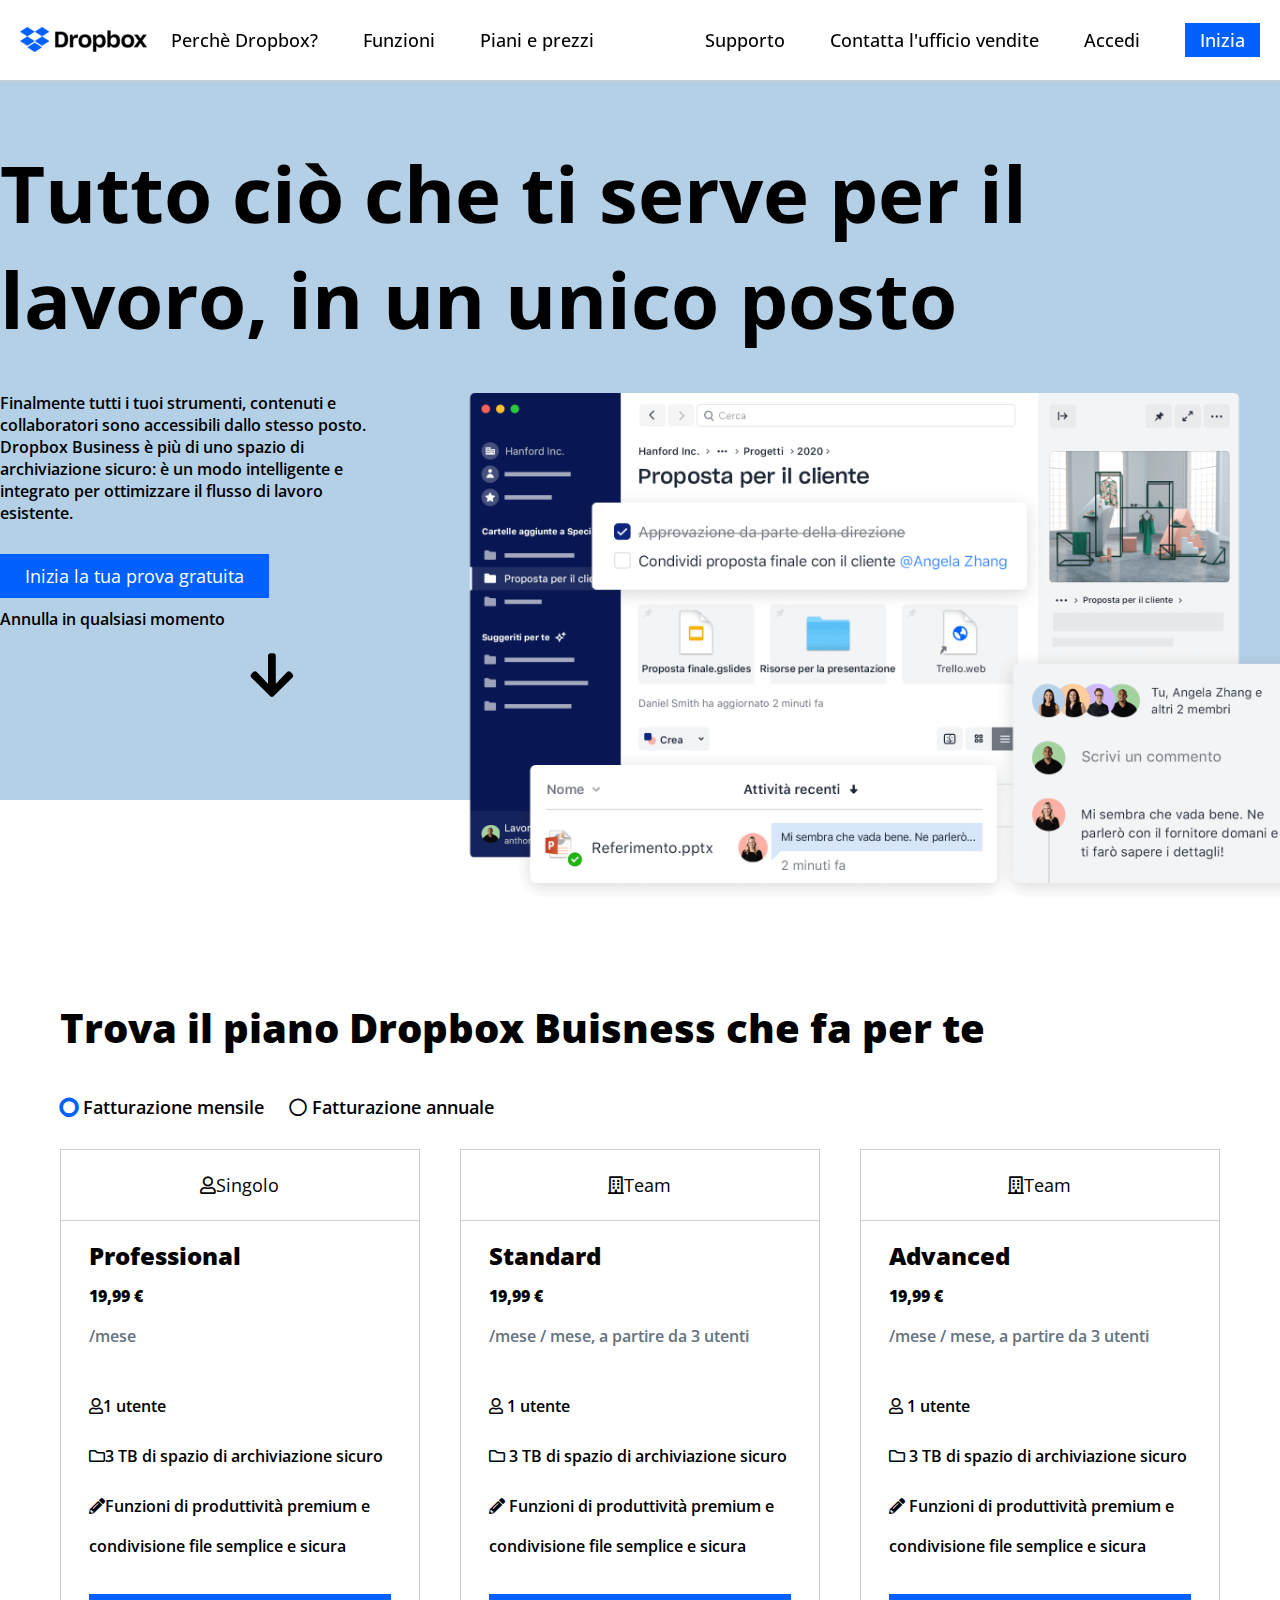
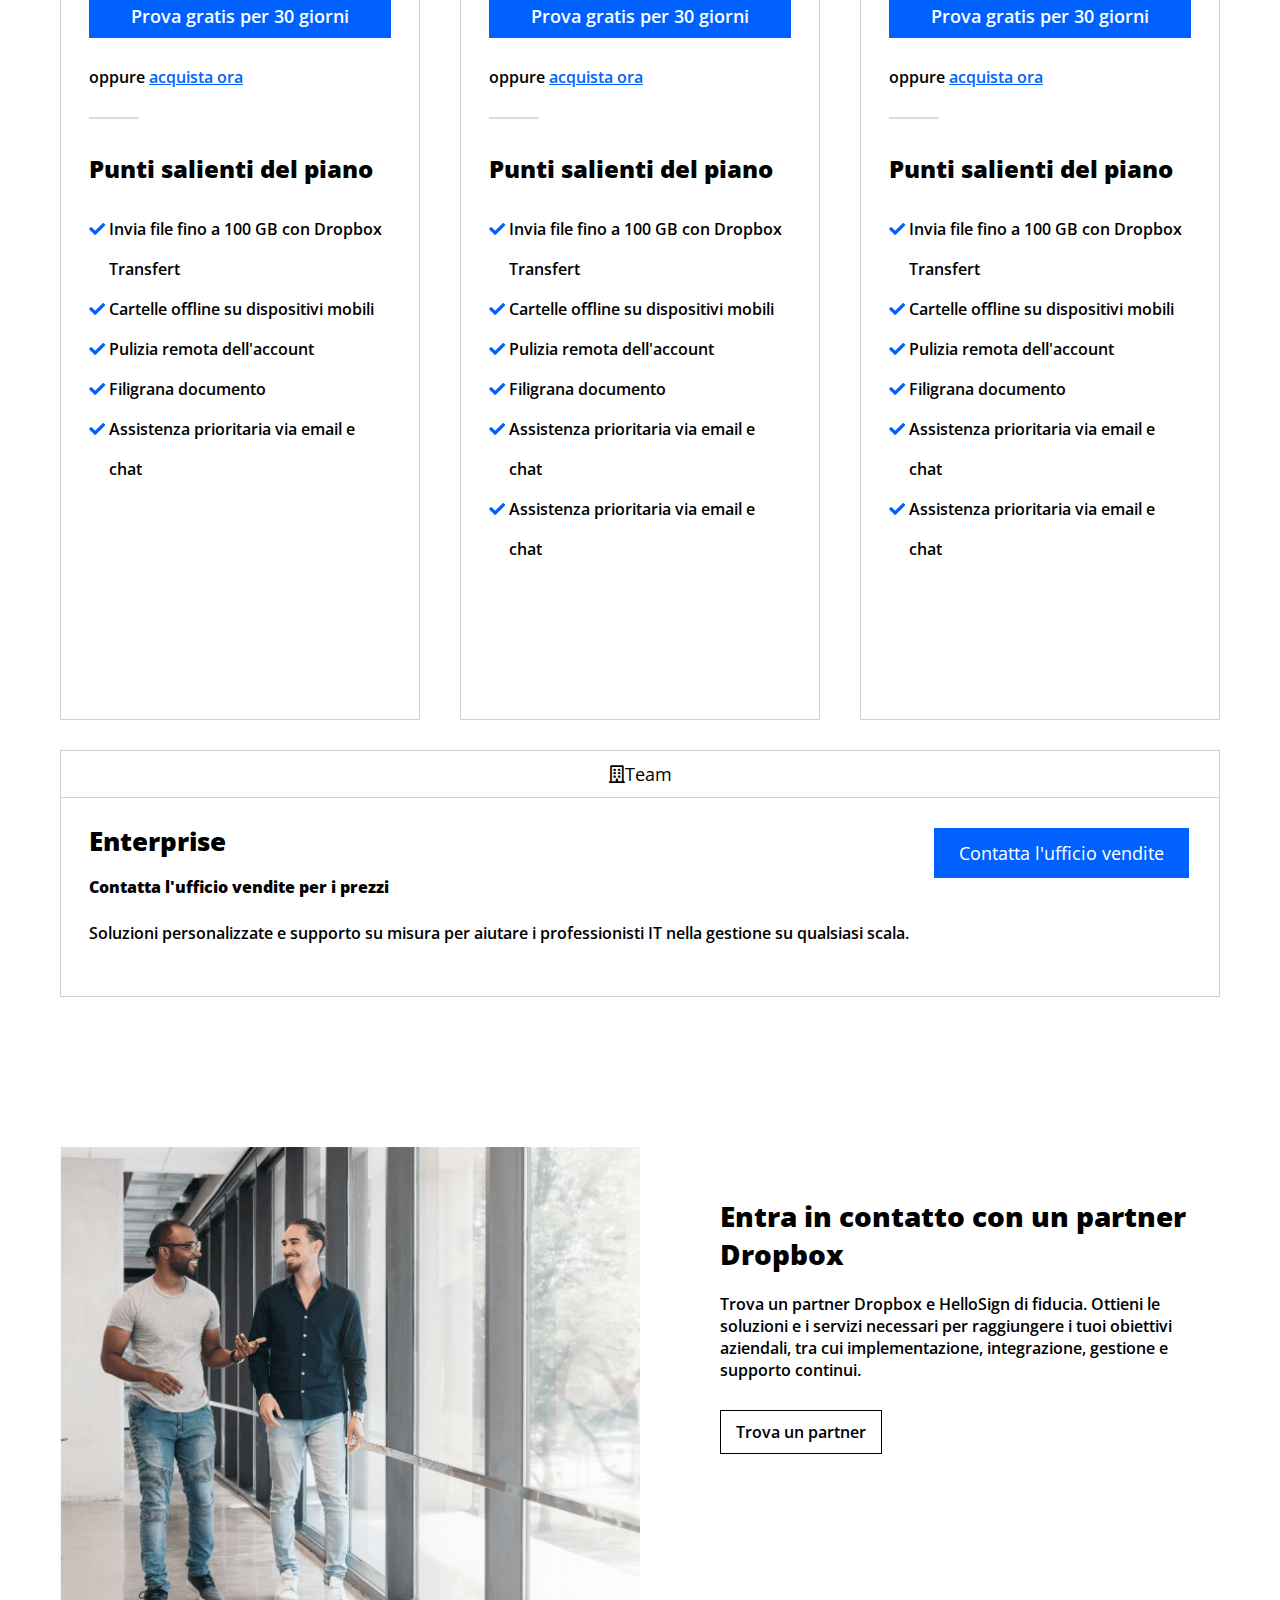
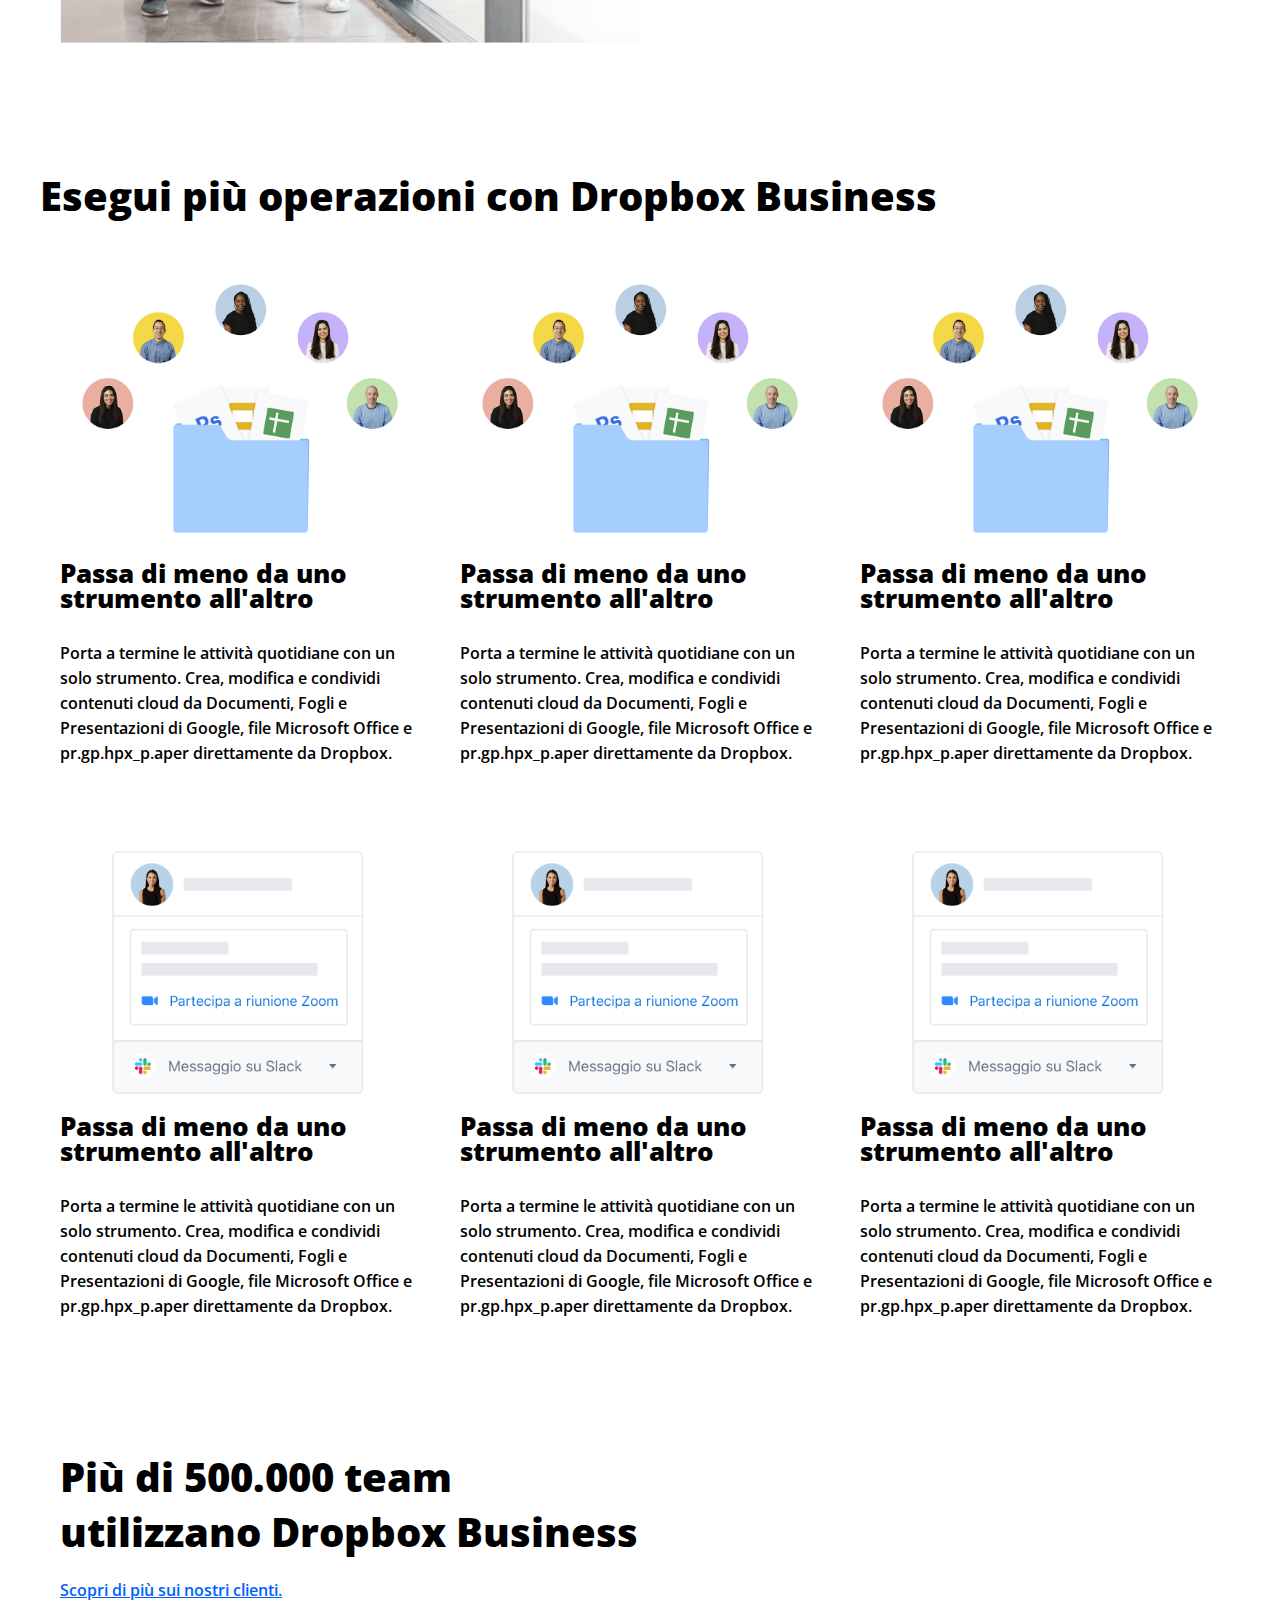
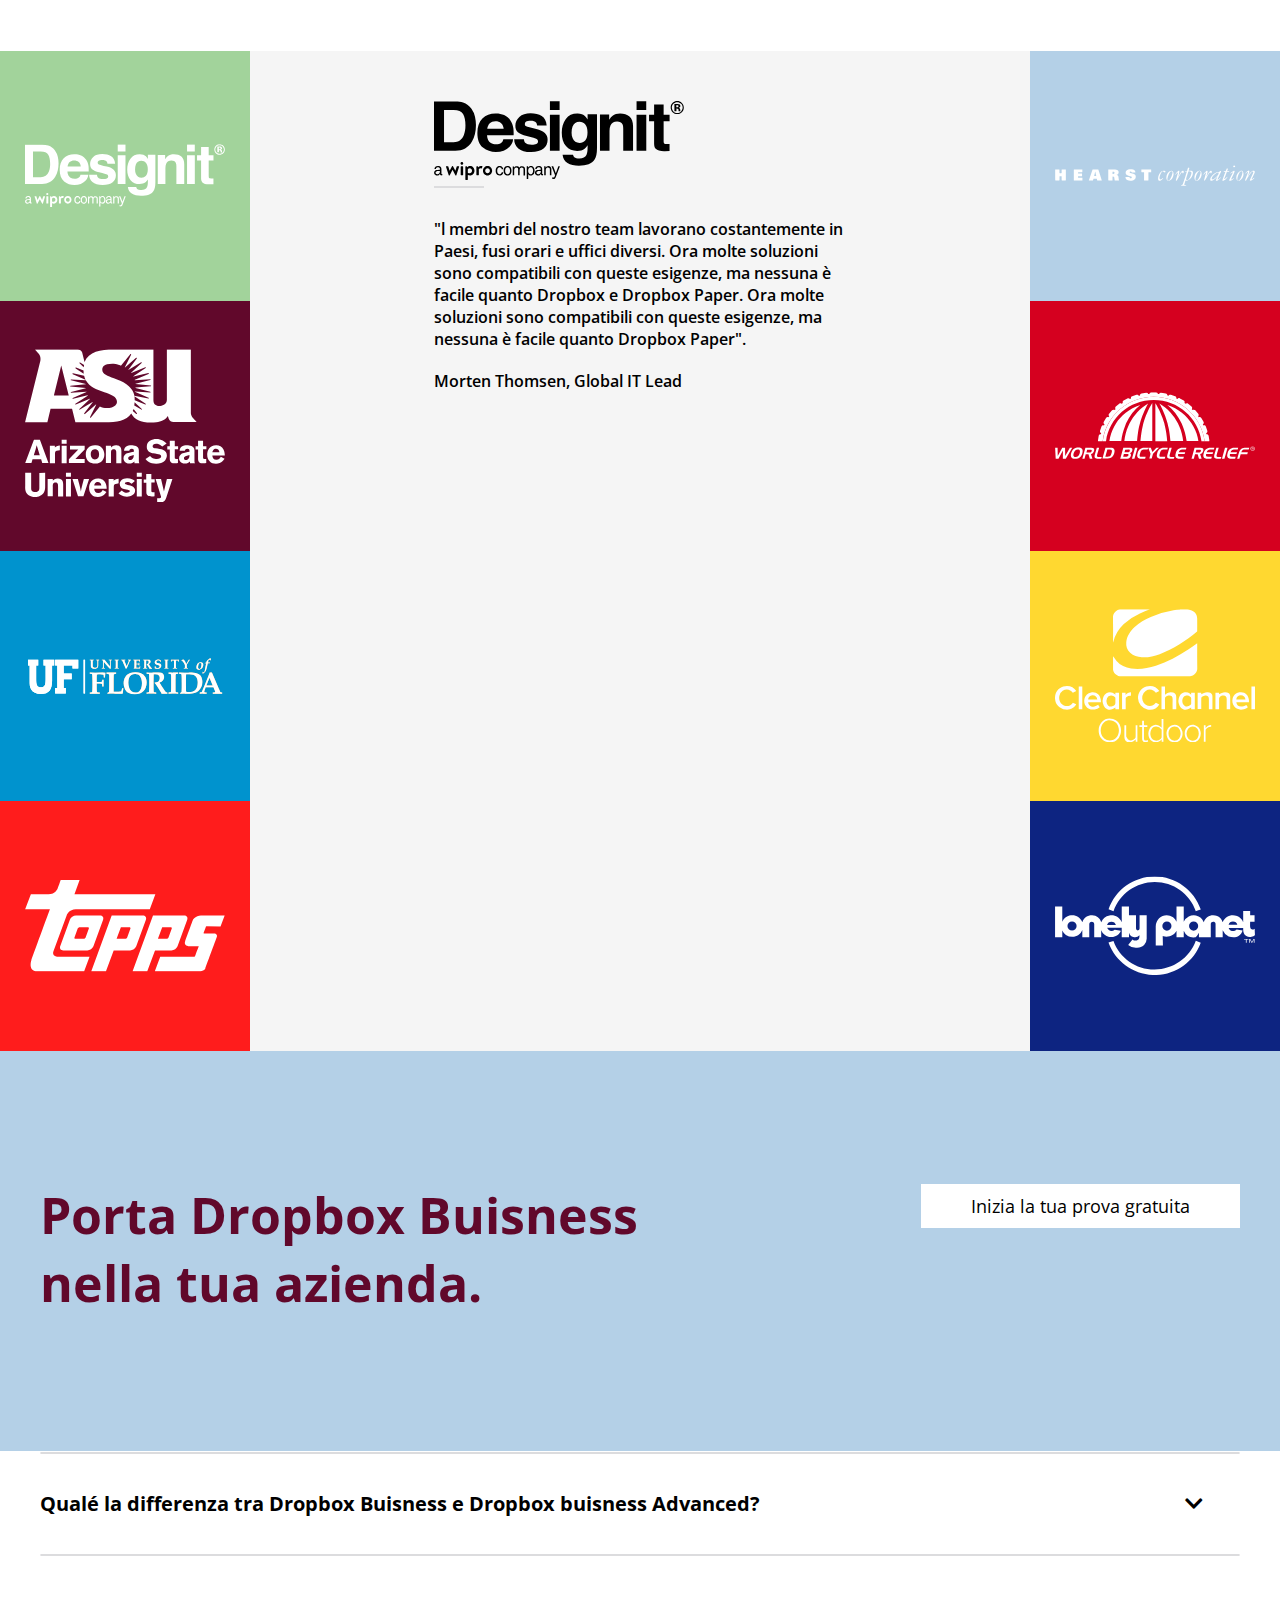
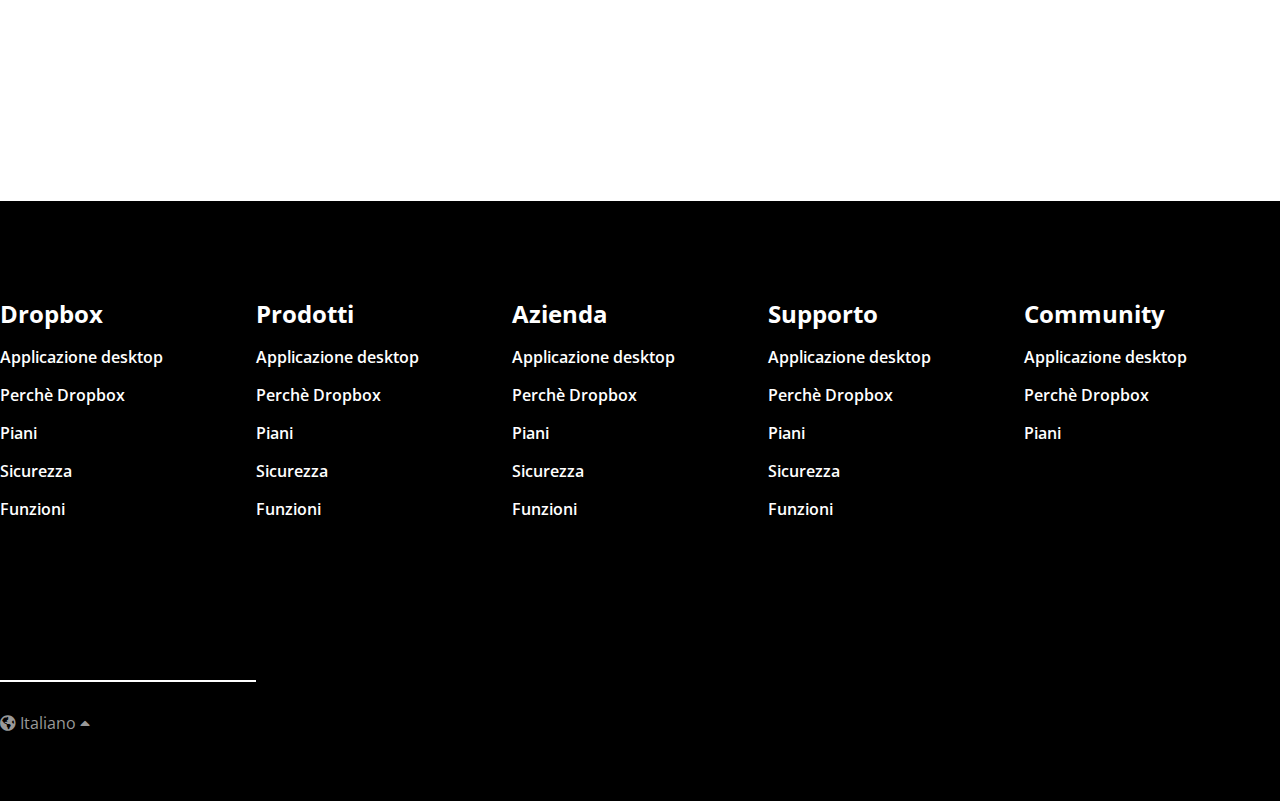
==== commit f6b61ba3: "add better comments" ====
--- a/index.html
+++ b/index.html
@@ -21,11 +21,14 @@
 </head>
 
 <body>
+    <!--* Top-navbar -->
     <header>
         <div id="nav-bar">
             <nav class="main-menu clearfix">
                 <div class="col w-50">
+                    <!-- * Logo Dropbox -->
                     <img id="logo" src="img/logo-small.png" alt="logo dropbox">
+                    <!-- * Menu -->
                     <ul>
                         <li><a href="second.html">Perch&egrave; Dropbox?</a></li>
                         <li><a href="#">Funzioni</a></li>
@@ -47,6 +50,7 @@
                 </div>
             </nav>
         </div>
+        <!-- * Jumbotron and main title -->
         <div id="jumbotron">
             <div class="container-big">
                 <div class="content p-40">
@@ -68,13 +72,14 @@
                 </div>
                 <div class="col w-70 p-40">
                     <figure>
-                        <img id="jumbo" src="img/jumbo.png" alt="">
+                        <img id="jumbo" src="img/jumbo.png" alt="jumbo pic">
                     </figure>
                 </div>
             </div>
         </div>
     </header>
     <main>
+        <!-- * Plans section -->
         <div class="full-page">
             <div class="container-small clearfix">
                 <section class="ptop plan" id="prices">
@@ -98,6 +103,7 @@
                 <div class="col col-count text-center border-bottom">
                     <h3><i class="far fa-building"></i>Team</h3>
                 </div>
+                <!-- * Professional plan -->
                 <div class="col col-count professional-plan">
                     <h4>Professional</h4>
                     <p class="price">19,99 &euro;</p>
@@ -143,6 +149,7 @@
                         </div>
                     </div>
                 </div>
+                <!-- * Standard plan -->
                 <div class="col col-count standard-plan">
                     <h4>Standard</h4>
                     <p class="price">19,99 &euro;</p>
@@ -194,6 +201,7 @@
                         </div>
                     </div>
                 </div>
+                <!-- * Advanced plan -->
                 <div class="col col-count advanced-plan">
                     <h4>Advanced</h4>
                     <p class="price">19,99 &euro;</p>
@@ -249,6 +257,7 @@
                 </div>
             </div>
         </div>
+        <!-- * Team section -->
         <div class="container-small team">
             <div class="col-margin">
                 <div class="enterprise border-bottom text-center">
@@ -265,6 +274,7 @@
                 </div>
             </div>
         </div>
+        <!-- * Partner section -->
         <div class="container-small clearfix partners">
             <div class="col-margin">
                 <div class="col w-50">
@@ -287,6 +297,7 @@
                 </div>
             </div>
         </div>
+        <!-- * Buisness info section -->
         <div class="container-small clearfix buisness">
             <div>
                 <h2>Esegui più operazioni con Dropbox Business</h2>
@@ -365,6 +376,7 @@
             </div>
         </div>
         <div>
+            <!-- * Sponsor section -->
             <div class="container-small">
                 <div id="link-blue">
                     <h2>Più di 500.000 team<br>utilizzano Dropbox Business</h2>
@@ -426,10 +438,24 @@
                 </div>
             </div>
         </div>
+        <!-- * FAQ section -->
         <div id="faq">
             <div class="container-small">
                 <div class="content">
                     <h3>Domande frequenti</h3>
+                    <hr>
+                    <ul class="main-faq">
+                        <li>Qual&eacute; la differenza tra Dropbox Buisness e Dropbox buisness Advanced?
+                            <i class="fas fa-chevron-down"></i>
+                            <ul class="faq-menu">
+                                <li>Lorem ipsum dolor sit amet consectetur adipisicing elit. Amet non libero delectus,
+                                    sit aliquam quae, repellendus beatae earum ullam consectetur impedit sunt quis
+                                    debitis porro ex inventore officia. Provident, consectetur.<i
+                                        class="fas fa-chevron-up"></i>
+                                </li>
+                            </ul>
+                        </li>
+                    </ul>
                     <hr>
                     <ul class="main-faq">
                         <li>Qual&eacute; la differenza tra Dropbox Buisness e Dropbox buisness Advanced?<i
@@ -448,47 +474,34 @@
                         <li>Qual&eacute; la differenza tra Dropbox Buisness e Dropbox buisness Advanced?<i
                                 class="fas fa-chevron-down"></i>
                             <ul class="faq-menu">
-                                <li>Lorem ipsum dolor sit amet consectetur adipisicing elit. Amet non libero delectus,
+                                <li>Lorem ipsum dolor sit amet consectetur adipisicing elit.Amet non libero delectus,
                                     sit aliquam quae, repellendus beatae earum ullam consectetur impedit sunt quis
-                                    debitis porro ex inventore officia. Provident, consectetur.<i
-                                        class="fas fa-chevron-up"></i>
+                                    debitis porro ex inventore officia. Provident, consectetur.
+                                    <i class="fas fa-chevron-up"></i>
                                 </li>
                             </ul>
                         </li>
                     </ul>
                     <hr>
                     <ul class="main-faq">
-                        <li>Qual&eacute; la differenza tra Dropbox Buisness e Dropbox buisness Advanced?<i
-                                class="fas fa-chevron-down"></i>
+                        <li>Qual&eacute; la differenza tra Dropbox Buisness e Dropbox buisness Advanced?
+                            <i class="fas fa-chevron-down"></i>
                             <ul class="faq-menu">
                                 <li>Lorem ipsum dolor sit amet consectetur adipisicing elit. Amet non libero delectus,
                                     sit aliquam quae, repellendus beatae earum ullam consectetur impedit sunt quis
-                                    debitis porro ex inventore officia. Provident, consectetur.<i
-                                        class="fas fa-chevron-up"></i>
+                                    debitis porro ex inventore officia. Provident, consectetur.
+                                    <i class="fas fa-chevron-up"></i>
                                 </li>
                             </ul>
                         </li>
                     </ul>
                     <hr>
-                    <ul class="main-faq">
-                        <li>Qual&eacute; la differenza tra Dropbox Buisness e Dropbox buisness Advanced?<i
-                                class="fas fa-chevron-down"></i>
-                            <ul class="faq-menu">
-                                <li>Lorem ipsum dolor sit amet consectetur adipisicing elit. Amet non libero delectus,
-                                    sit aliquam quae, repellendus beatae earum ullam consectetur impedit sunt quis
-                                    debitis porro ex inventore officia. Provident, consectetur.<i
-                                        class="fas fa-chevron-up"></i>
-                                </li>
-                            </ul>
-                        </li>
-                    </ul>
-                    <hr>
-
                 </div>
             </div>
         </div>
     </main>
     <footer>
+        <!-- * Bottom navbar -->
         <div id="bottom-menu">
             <div class="container-big clearfix">
                 <nav class="Dropbox-endmenu">
--- a/css/style.css
+++ b/css/style.css
@@ -1,4 +1,4 @@
-/* Generics */
+/** Generics **/
 * {
     margin: 0;
     padding: 0;
@@ -10,7 +10,7 @@
     font-family: 'Open Sans', sans-serif;
 }
 
-/* Utilities */
+/** Utils **/
 .container-big {
     max-width: 1400px;
     margin: 0 auto;
@@ -27,6 +27,7 @@
     clear: both;
 }
 
+/** Layout **/
 .col {
     float: left;
 }
@@ -95,6 +96,7 @@
     color: #637381;
 }
 
+/** Backgrund **/
 .bg-height {
     height: 400px;
 }
@@ -107,6 +109,7 @@
     background-color: #B4D0E7;
 }
 
+ /** Buttons **/
 .btn {
     color: white;
 }
@@ -147,8 +150,8 @@
     width: 20%;
 }
 
-/* Header */
-/* ---logo--- */
+/** Header **/
+/** ---top navbar and logo--- **/
 #logo {
     vertical-align: text-bottom;
     padding-left: 20px;
@@ -221,7 +224,7 @@
     padding-top: 10px;
 }
 
-/* ---jumbotron--- */
+/** ---jumbotron--- **/
 #jumbotron {
     height: 800px;
     background-color: #B4D0E7;
@@ -245,12 +248,12 @@
 }
 
 @keyframes bounce { 
-0% { transform: translateY(70px);}
-100% {transform: translateY(-20px);}
+0% { transform: translateY(50px);}
+100% {transform: translateY(-60px);}
 } 
 
-/* Main */
-/* ---plan section--- */
+/** Main **/
+/** ---plan and team section--- **/
 .full-page .container-small h2 {
     font-size: 40px;
     font-weight: 800;
@@ -381,7 +384,7 @@
     margin-bottom: 150px;
 }
 
-/* ---partners section--- */
+/** ---partner section--- **/
 #partner {
     max-width: 100%;
     height: auto;
@@ -407,7 +410,7 @@
     padding-left: 80px;
 }
 
-/* ---operations section--- */
+/** ---buisness section--- **/
 .buisness > .col-count {
     border: none;
     line-height: 25px;
@@ -448,7 +451,7 @@
     margin-left: 20px;
 }
 
-/* ---sponsor section--- */
+/** ---sponsor section--- **/
 #sponsor {
     margin-top: 50px;
     max-height: 500px;
@@ -633,7 +636,7 @@
     right: 0;
 }
 
-/* ---FAQ section--- */
+/** ---FAQ section--- **/
 #faq {
     height: 750px;
     background-color: white;
